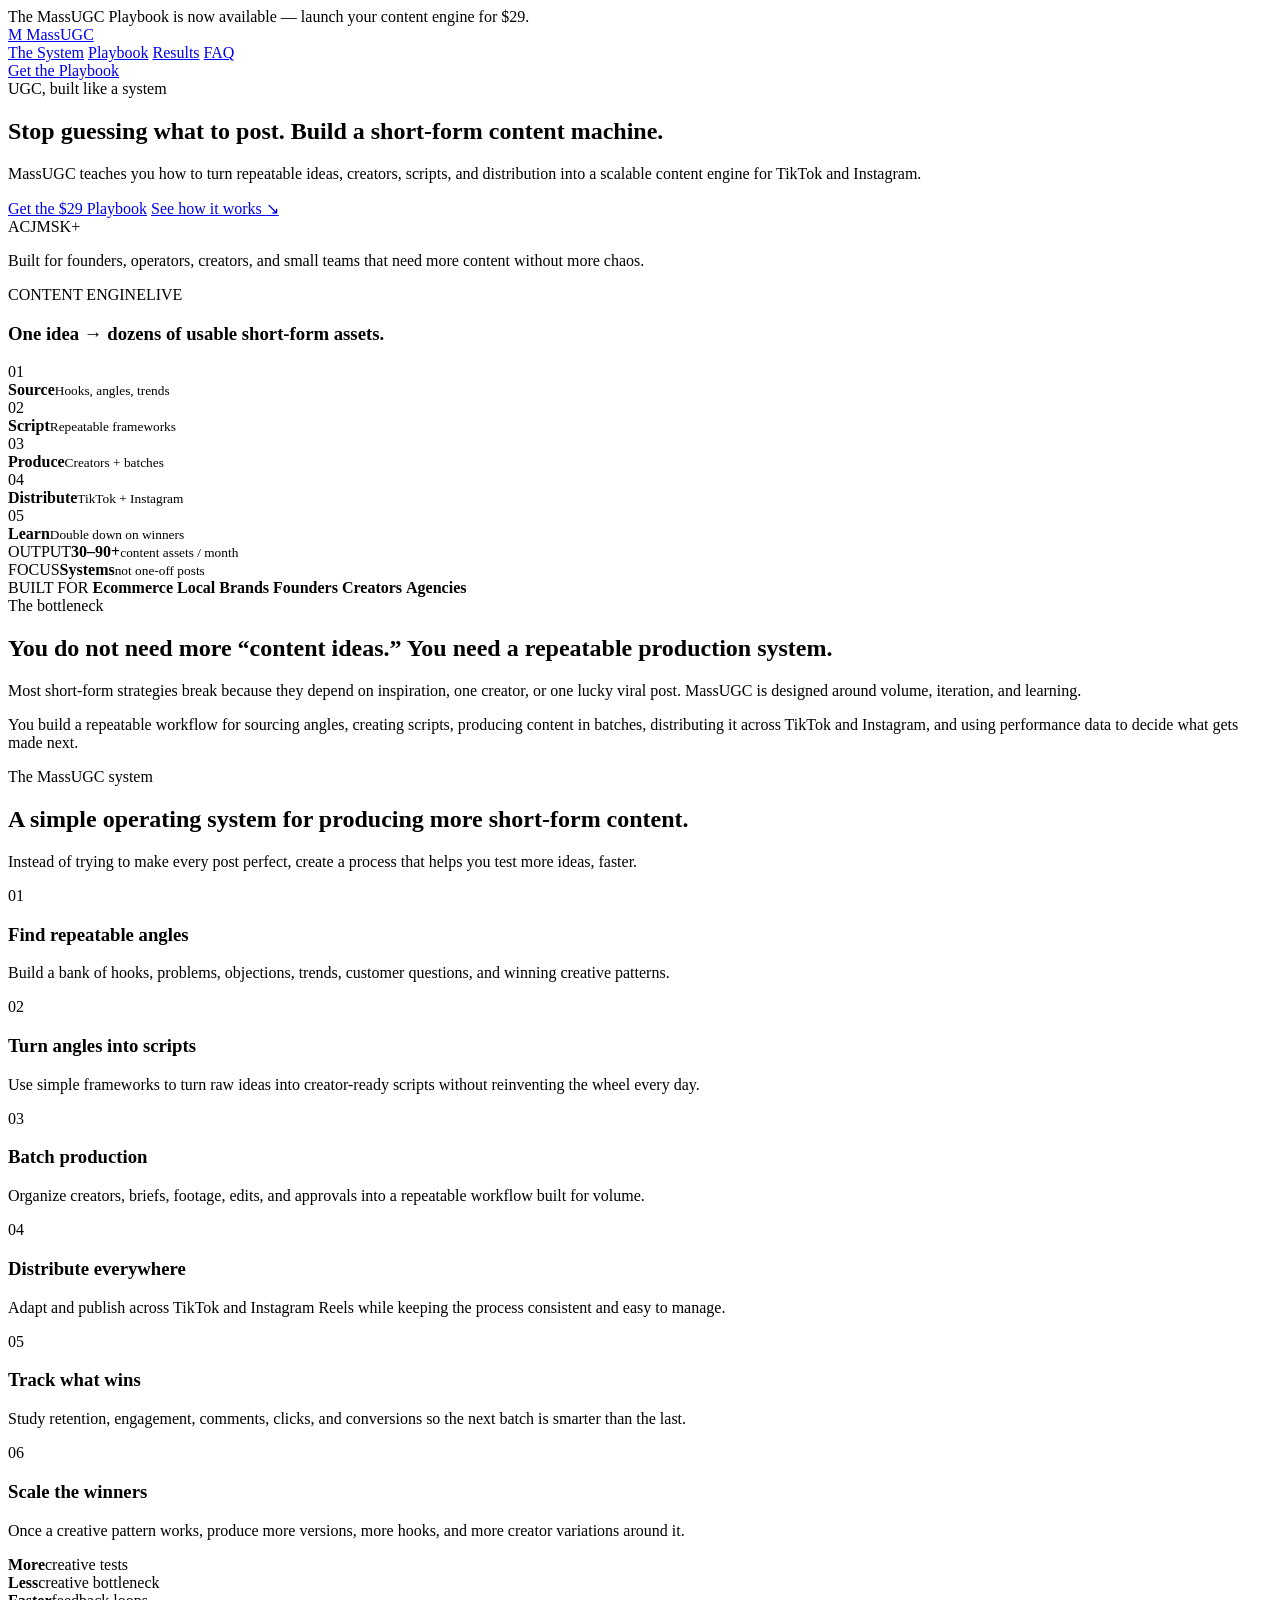
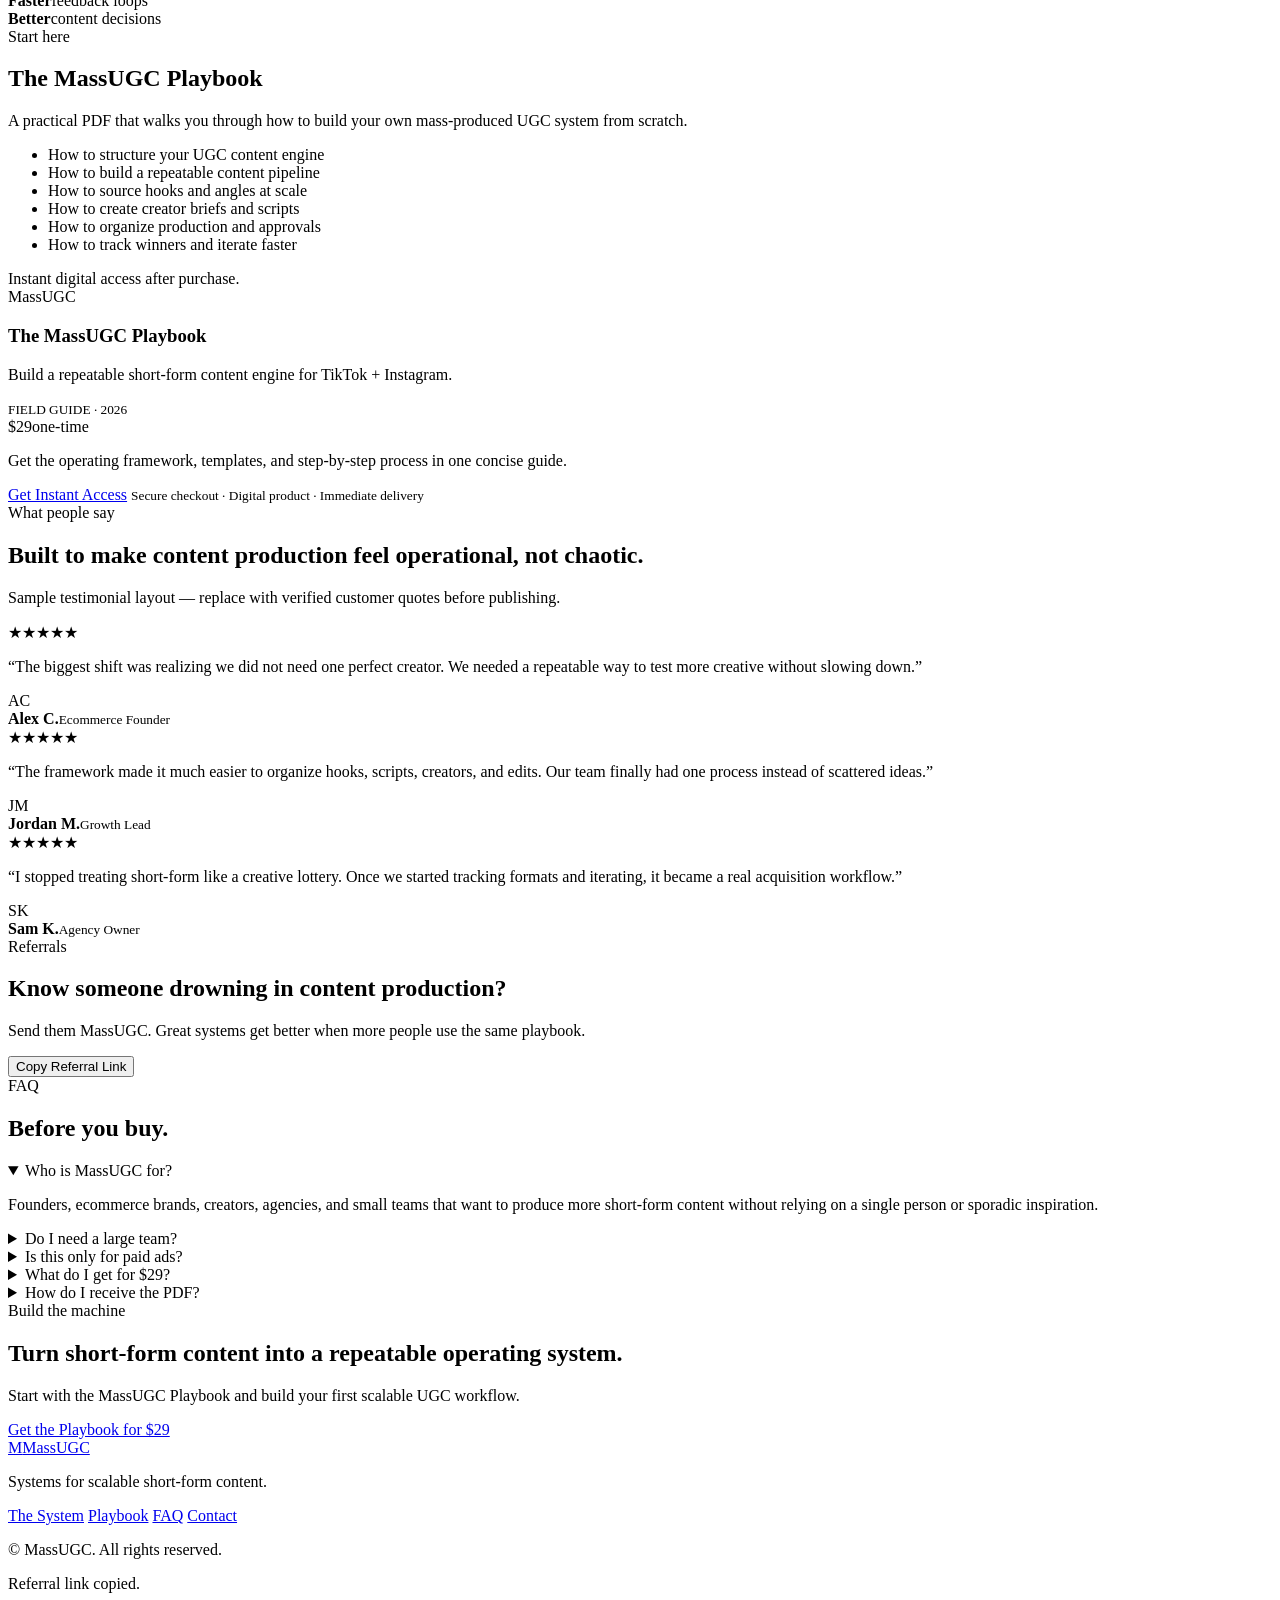
==== index.html @ 23122b50 "Add files via upload" ====
<!DOCTYPE html>
<html lang="en">
<head>
  <meta charset="UTF-8" />
  <meta name="viewport" content="width=device-width, initial-scale=1.0" />
  <title>MassUGC — Build a Scalable UGC Content Engine</title>
  <meta name="description" content="MassUGC shows creators, founders, and brands how to build a repeatable system for producing and distributing short-form UGC across TikTok and Instagram." />
  <link rel="preconnect" href="https://fonts.googleapis.com">
  <link rel="preconnect" href="https://fonts.gstatic.com" crossorigin>
  <link href="https://fonts.googleapis.com/css2?family=DM+Sans:wght@400;500;600;700&family=Manrope:wght@500;600;700;800&display=swap" rel="stylesheet">
  <link rel="stylesheet" href="styles.css" />
</head>
<body>
  <div class="announcement">The MassUGC Playbook is now available — launch your content engine for $29.</div>

  <header class="nav-wrap">
    <nav class="nav container">
      <a href="#top" class="brand" aria-label="MassUGC home">
        <span class="brand-mark">M</span>
        <span>MassUGC</span>
      </a>
      <div class="nav-links">
        <a href="#system">The System</a>
        <a href="#playbook">Playbook</a>
        <a href="#proof">Results</a>
        <a href="#faq">FAQ</a>
      </div>
      <a class="btn btn-small" href="#playbook">Get the Playbook</a>
    </nav>
  </header>

  <main id="top">
    <section class="hero section">
      <div class="container hero-grid">
        <div class="hero-copy reveal">
          <span class="eyebrow">UGC, built like a system</span>
          <h1>Stop guessing what to post. Build a short-form content machine.</h1>
          <p class="hero-sub">MassUGC teaches you how to turn repeatable ideas, creators, scripts, and distribution into a scalable content engine for TikTok and Instagram.</p>
          <div class="hero-actions">
            <a class="btn" href="#playbook">Get the $29 Playbook</a>
            <a class="text-link" href="#system">See how it works <span>↘</span></a>
          </div>
          <div class="mini-proof">
            <div class="avatars" aria-hidden="true">
              <span>AC</span><span>JM</span><span>SK</span><span>+</span>
            </div>
            <p>Built for founders, operators, creators, and small teams that need more content without more chaos.</p>
          </div>
        </div>

        <div class="hero-visual reveal delay-1" aria-label="MassUGC content workflow visual">
          <div class="visual-card main-card">
            <div class="card-topline"><span>CONTENT ENGINE</span><span class="status-dot">LIVE</span></div>
            <h3>One idea → dozens of usable short-form assets.</h3>
            <div class="content-flow">
              <div class="flow-item"><span>01</span><div><strong>Source</strong><small>Hooks, angles, trends</small></div></div>
              <div class="flow-item"><span>02</span><div><strong>Script</strong><small>Repeatable frameworks</small></div></div>
              <div class="flow-item"><span>03</span><div><strong>Produce</strong><small>Creators + batches</small></div></div>
              <div class="flow-item"><span>04</span><div><strong>Distribute</strong><small>TikTok + Instagram</small></div></div>
              <div class="flow-item active"><span>05</span><div><strong>Learn</strong><small>Double down on winners</small></div></div>
            </div>
          </div>
          <div class="floating-card fc-one"><span class="kicker">OUTPUT</span><strong>30–90+</strong><small>content assets / month</small></div>
          <div class="floating-card fc-two"><span class="kicker">FOCUS</span><strong>Systems</strong><small>not one-off posts</small></div>
        </div>
      </div>
    </section>

    <section class="trust-strip">
      <div class="container trust-grid">
        <span>BUILT FOR</span>
        <strong>Ecommerce</strong>
        <strong>Local Brands</strong>
        <strong>Founders</strong>
        <strong>Creators</strong>
        <strong>Agencies</strong>
      </div>
    </section>

    <section class="section problem-section">
      <div class="container split-grid">
        <div class="section-heading reveal">
          <span class="eyebrow">The bottleneck</span>
          <h2>You do not need more “content ideas.” You need a repeatable production system.</h2>
        </div>
        <div class="problem-copy reveal delay-1">
          <p>Most short-form strategies break because they depend on inspiration, one creator, or one lucky viral post. MassUGC is designed around volume, iteration, and learning.</p>
          <p>You build a repeatable workflow for sourcing angles, creating scripts, producing content in batches, distributing it across TikTok and Instagram, and using performance data to decide what gets made next.</p>
        </div>
      </div>
    </section>

    <section id="system" class="section system-section">
      <div class="container">
        <div class="section-heading centered reveal">
          <span class="eyebrow">The MassUGC system</span>
          <h2>A simple operating system for producing more short-form content.</h2>
          <p>Instead of trying to make every post perfect, create a process that helps you test more ideas, faster.</p>
        </div>

        <div class="steps-grid">
          <article class="step-card reveal">
            <span class="step-num">01</span>
            <h3>Find repeatable angles</h3>
            <p>Build a bank of hooks, problems, objections, trends, customer questions, and winning creative patterns.</p>
          </article>
          <article class="step-card reveal delay-1">
            <span class="step-num">02</span>
            <h3>Turn angles into scripts</h3>
            <p>Use simple frameworks to turn raw ideas into creator-ready scripts without reinventing the wheel every day.</p>
          </article>
          <article class="step-card reveal delay-2">
            <span class="step-num">03</span>
            <h3>Batch production</h3>
            <p>Organize creators, briefs, footage, edits, and approvals into a repeatable workflow built for volume.</p>
          </article>
          <article class="step-card reveal">
            <span class="step-num">04</span>
            <h3>Distribute everywhere</h3>
            <p>Adapt and publish across TikTok and Instagram Reels while keeping the process consistent and easy to manage.</p>
          </article>
          <article class="step-card reveal delay-1">
            <span class="step-num">05</span>
            <h3>Track what wins</h3>
            <p>Study retention, engagement, comments, clicks, and conversions so the next batch is smarter than the last.</p>
          </article>
          <article class="step-card accent-card reveal delay-2">
            <span class="step-num">06</span>
            <h3>Scale the winners</h3>
            <p>Once a creative pattern works, produce more versions, more hooks, and more creator variations around it.</p>
          </article>
        </div>
      </div>
    </section>

    <section class="section outcomes-section">
      <div class="container outcomes-grid">
        <div class="outcome-stat reveal"><strong>More</strong><span>creative tests</span></div>
        <div class="outcome-stat reveal delay-1"><strong>Less</strong><span>creative bottleneck</span></div>
        <div class="outcome-stat reveal delay-2"><strong>Faster</strong><span>feedback loops</span></div>
        <div class="outcome-stat reveal delay-2"><strong>Better</strong><span>content decisions</span></div>
      </div>
    </section>

    <section id="playbook" class="section playbook-section">
      <div class="container playbook-grid">
        <div class="playbook-copy reveal">
          <span class="eyebrow">Start here</span>
          <h2>The MassUGC Playbook</h2>
          <p class="lead">A practical PDF that walks you through how to build your own mass-produced UGC system from scratch.</p>
          <ul class="check-list">
            <li>How to structure your UGC content engine</li>
            <li>How to build a repeatable content pipeline</li>
            <li>How to source hooks and angles at scale</li>
            <li>How to create creator briefs and scripts</li>
            <li>How to organize production and approvals</li>
            <li>How to track winners and iterate faster</li>
          </ul>
          <div class="guarantee-note">Instant digital access after purchase.</div>
        </div>

        <div class="offer-card reveal delay-1">
          <div class="product-mockup">
            <div class="mock-spine"></div>
            <div class="mock-cover">
              <span>MassUGC</span>
              <h3>The MassUGC Playbook</h3>
              <p>Build a repeatable short-form content engine for TikTok + Instagram.</p>
              <small>FIELD GUIDE · 2026</small>
            </div>
          </div>
          <div class="offer-content">
            <div class="price-row"><span class="price">$29</span><span class="price-note">one-time</span></div>
            <p>Get the operating framework, templates, and step-by-step process in one concise guide.</p>
            <a id="checkout-btn" class="btn btn-full" href="#" data-checkout-url="YOUR_CHECKOUT_LINK_HERE">Get Instant Access</a>
            <small class="secure-note">Secure checkout · Digital product · Immediate delivery</small>
          </div>
        </div>
      </div>
    </section>

    <section id="proof" class="section proof-section">
      <div class="container">
        <div class="section-heading centered reveal">
          <span class="eyebrow">What people say</span>
          <h2>Built to make content production feel operational, not chaotic.</h2>
          <p class="testimonial-disclaimer">Sample testimonial layout — replace with verified customer quotes before publishing.</p>
        </div>
        <div class="testimonial-grid">
          <article class="testimonial-card reveal">
            <div class="stars">★★★★★</div>
            <p>“The biggest shift was realizing we did not need one perfect creator. We needed a repeatable way to test more creative without slowing down.”</p>
            <div class="person"><span>AC</span><div><strong>Alex C.</strong><small>Ecommerce Founder</small></div></div>
          </article>
          <article class="testimonial-card reveal delay-1">
            <div class="stars">★★★★★</div>
            <p>“The framework made it much easier to organize hooks, scripts, creators, and edits. Our team finally had one process instead of scattered ideas.”</p>
            <div class="person"><span>JM</span><div><strong>Jordan M.</strong><small>Growth Lead</small></div></div>
          </article>
          <article class="testimonial-card reveal delay-2">
            <div class="stars">★★★★★</div>
            <p>“I stopped treating short-form like a creative lottery. Once we started tracking formats and iterating, it became a real acquisition workflow.”</p>
            <div class="person"><span>SK</span><div><strong>Sam K.</strong><small>Agency Owner</small></div></div>
          </article>
        </div>
      </div>
    </section>

    <section class="section referral-section">
      <div class="container referral-card reveal">
        <div>
          <span class="eyebrow">Referrals</span>
          <h2>Know someone drowning in content production?</h2>
          <p>Send them MassUGC. Great systems get better when more people use the same playbook.</p>
        </div>
        <button class="btn btn-secondary" id="copy-link-btn">Copy Referral Link</button>
      </div>
    </section>

    <section id="faq" class="section faq-section">
      <div class="container faq-grid">
        <div class="section-heading reveal">
          <span class="eyebrow">FAQ</span>
          <h2>Before you buy.</h2>
        </div>
        <div class="faq-list reveal delay-1">
          <details open>
            <summary>Who is MassUGC for?</summary>
            <p>Founders, ecommerce brands, creators, agencies, and small teams that want to produce more short-form content without relying on a single person or sporadic inspiration.</p>
          </details>
          <details>
            <summary>Do I need a large team?</summary>
            <p>No. The system can be run lean. The point is to create a repeatable process that works whether you are managing one creator or many.</p>
          </details>
          <details>
            <summary>Is this only for paid ads?</summary>
            <p>No. The framework can support organic content, paid social creative, creator whitelisting workflows, and testing concepts before putting spend behind them.</p>
          </details>
          <details>
            <summary>What do I get for $29?</summary>
            <p>A concise digital playbook explaining the MassUGC process, including the workflow, content planning framework, production structure, and measurement approach.</p>
          </details>
          <details>
            <summary>How do I receive the PDF?</summary>
            <p>Once your checkout platform is connected, customers can be redirected to the PDF or receive it automatically by email after payment.</p>
          </details>
        </div>
      </div>
    </section>

    <section class="section final-cta-section">
      <div class="container final-cta reveal">
        <span class="eyebrow">Build the machine</span>
        <h2>Turn short-form content into a repeatable operating system.</h2>
        <p>Start with the MassUGC Playbook and build your first scalable UGC workflow.</p>
        <a class="btn" href="#playbook">Get the Playbook for $29</a>
      </div>
    </section>
  </main>

  <footer>
    <div class="container footer-grid">
      <div>
        <a href="#top" class="brand footer-brand"><span class="brand-mark">M</span><span>MassUGC</span></a>
        <p>Systems for scalable short-form content.</p>
      </div>
      <div class="footer-links">
        <a href="#system">The System</a>
        <a href="#playbook">Playbook</a>
        <a href="#faq">FAQ</a>
        <a href="mailto:hello@massugc.com">Contact</a>
      </div>
      <p class="copyright">© <span id="year"></span> MassUGC. All rights reserved.</p>
    </div>
  </footer>

  <div class="toast" id="toast" role="status" aria-live="polite">Referral link copied.</div>

  <script src="script.js"></script>
</body>
</html>
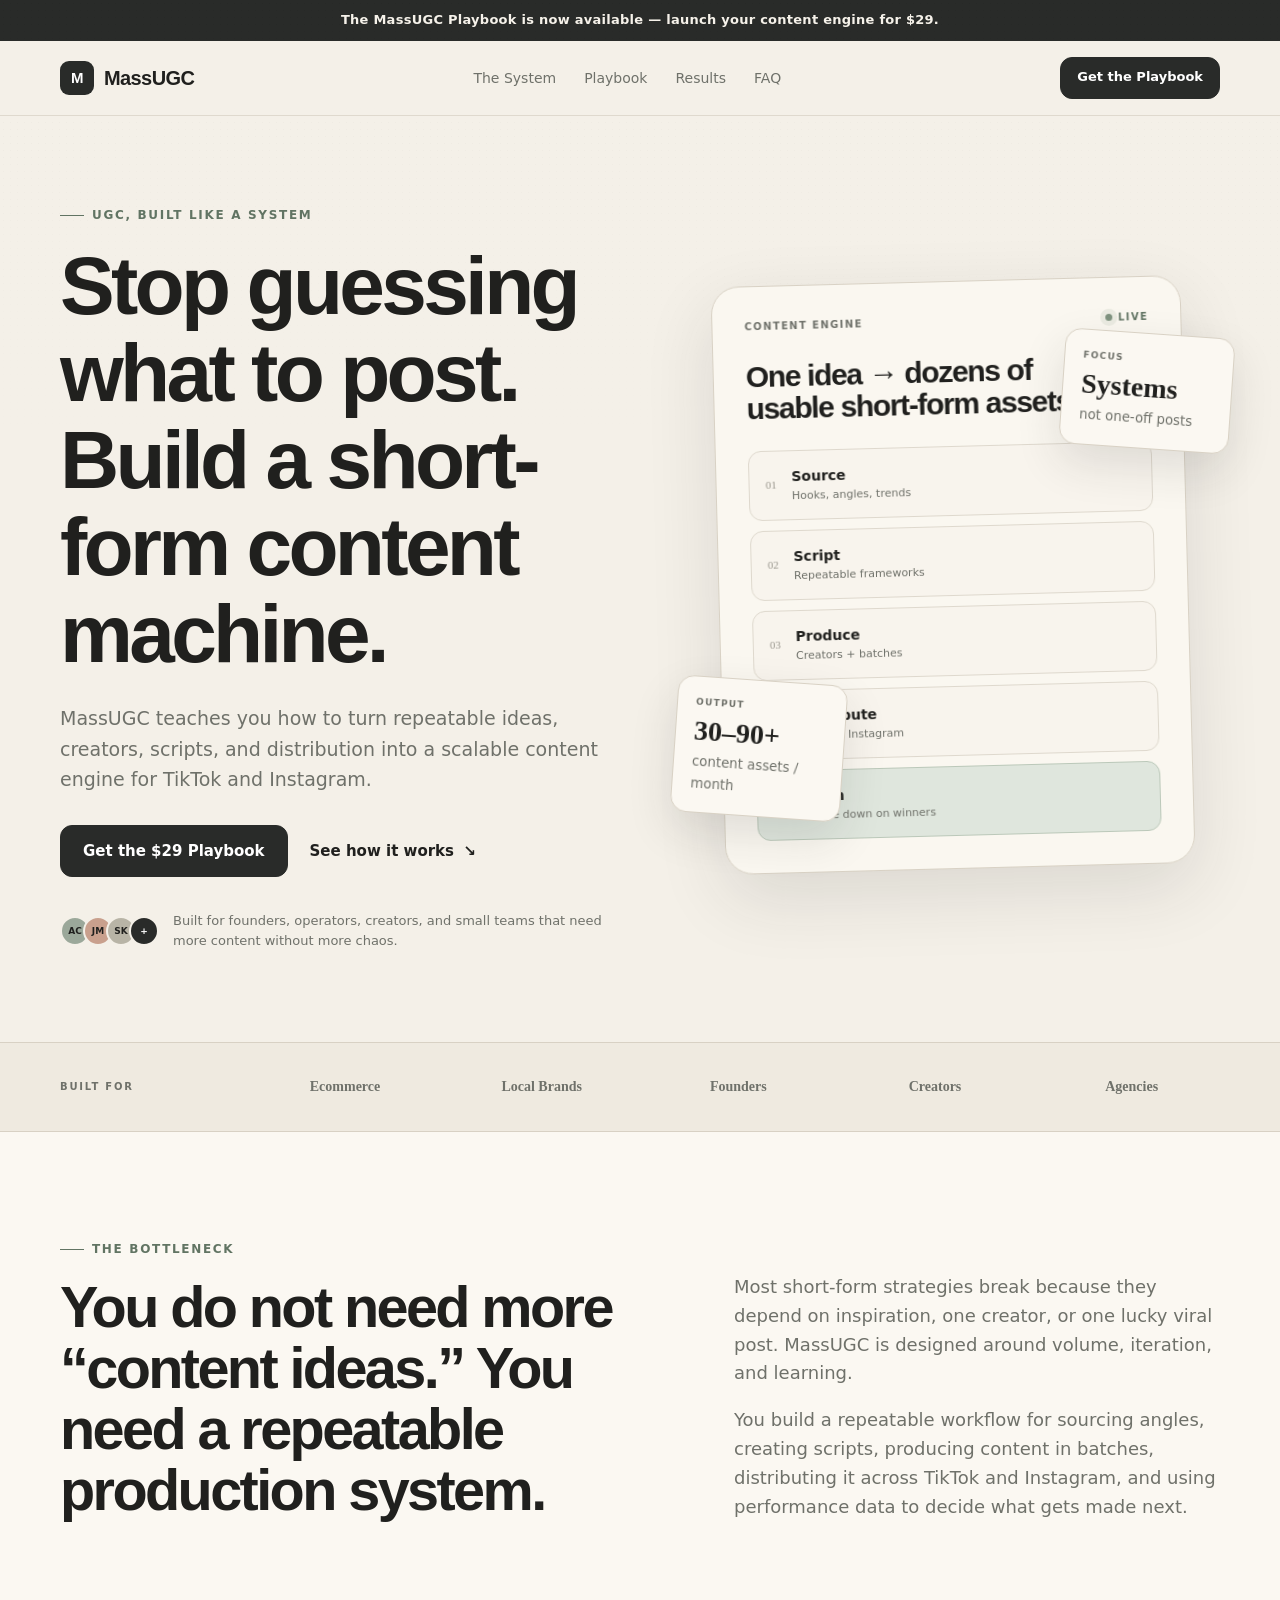
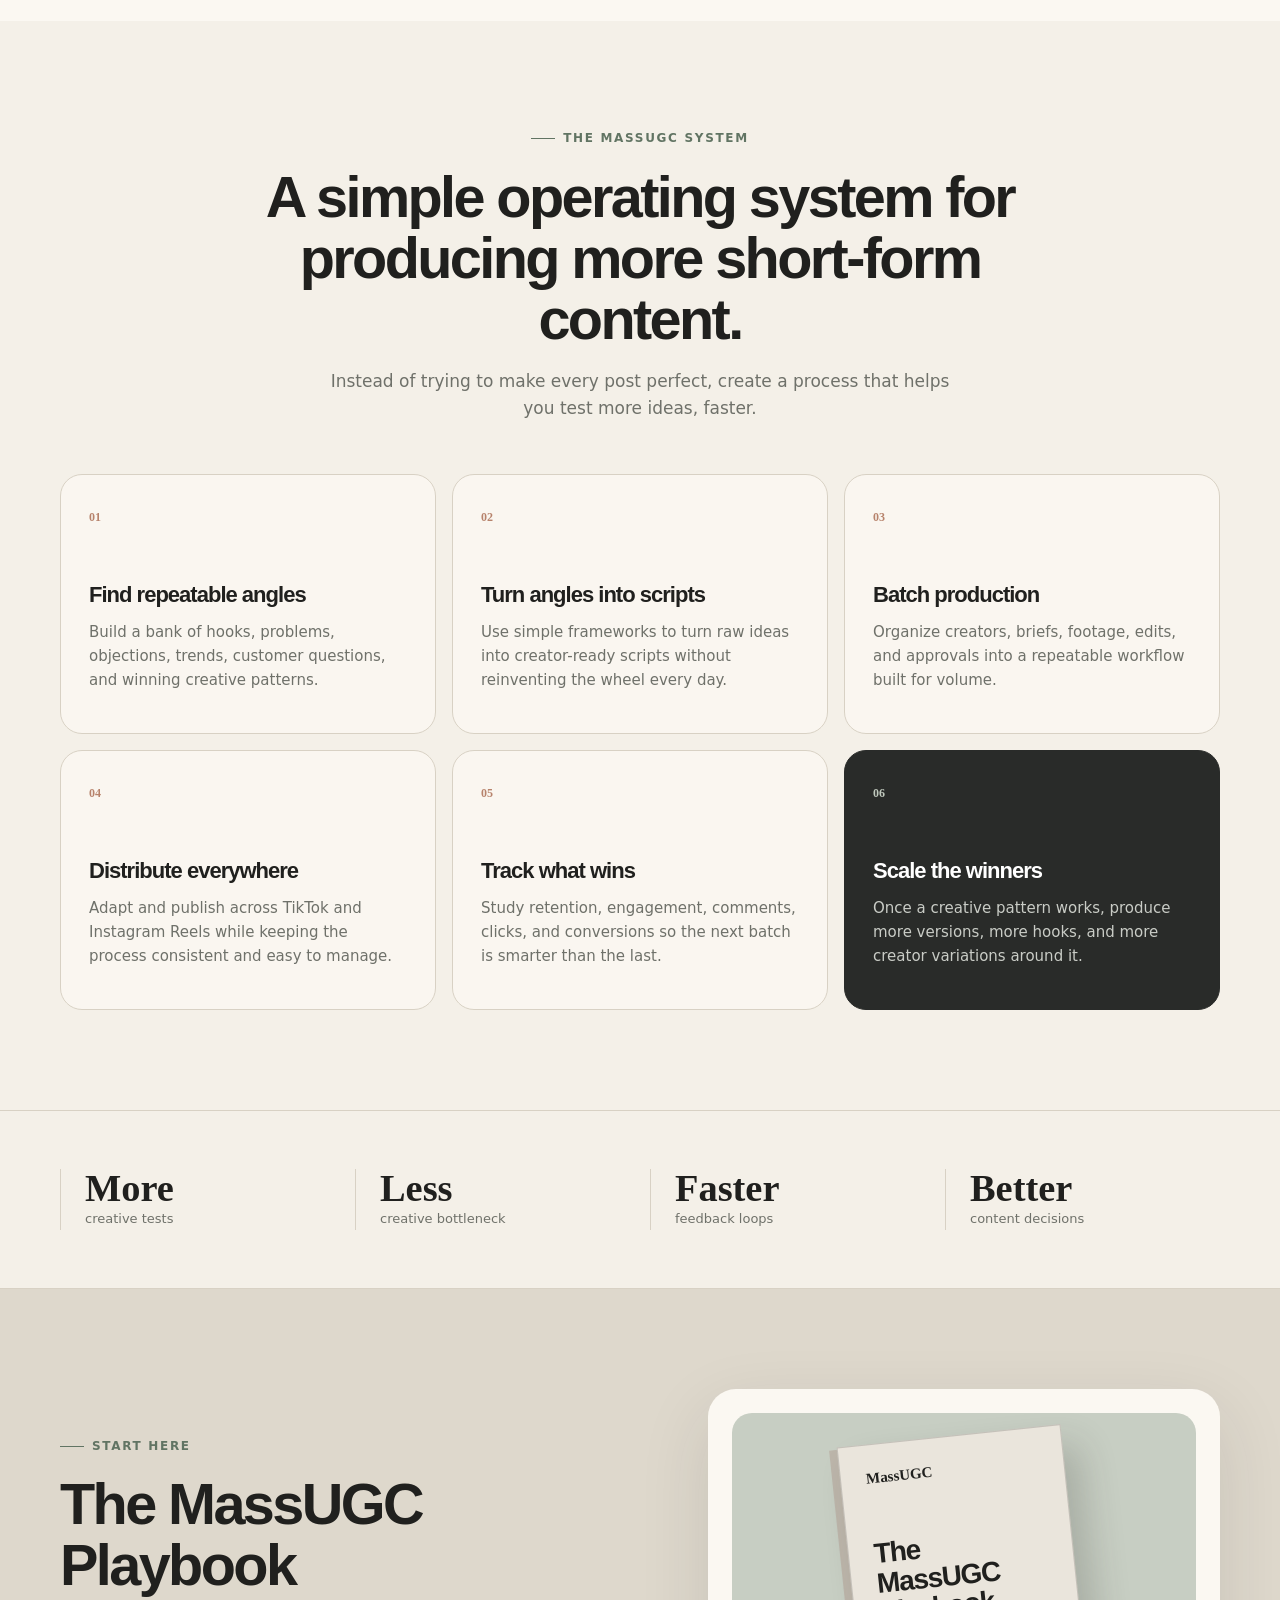
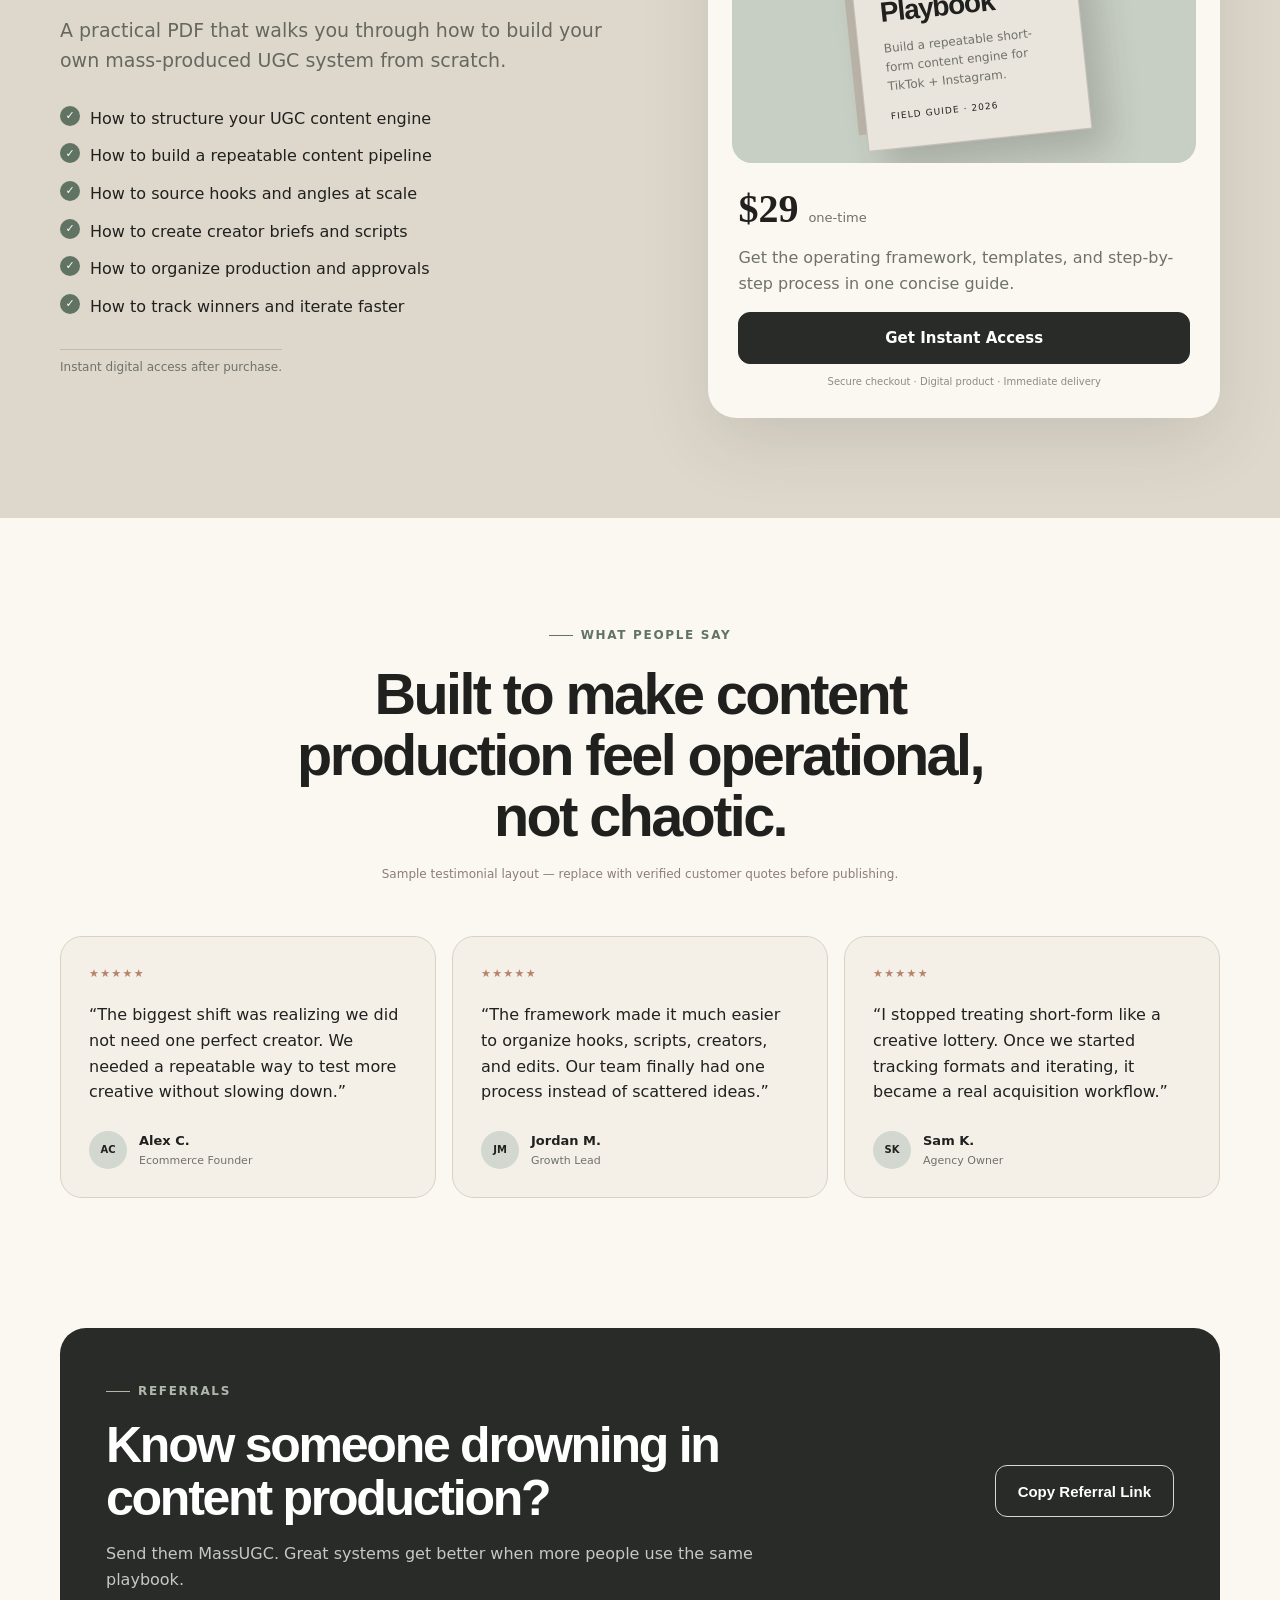
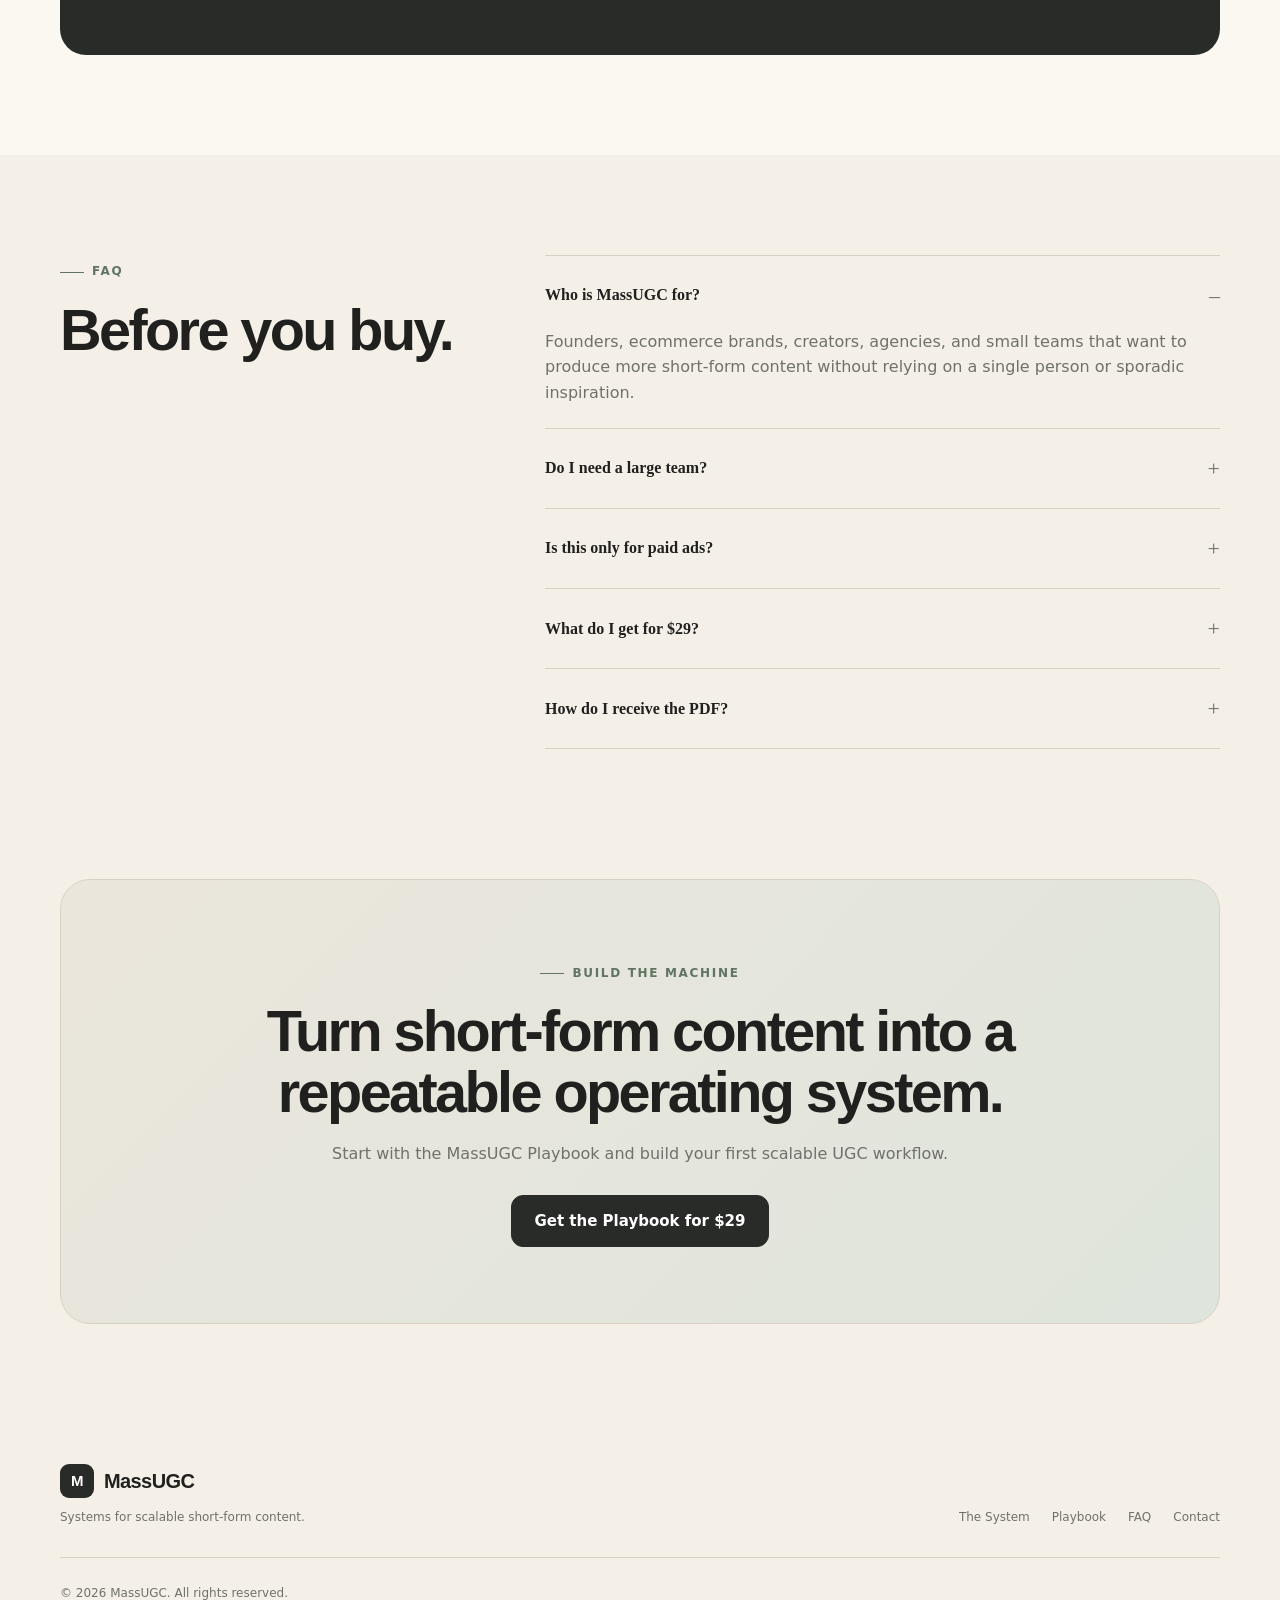
==== commit 0146b20c: "Stripe Link Addition" ====
--- a/index.html
+++ b/index.html
@@ -172,7 +172,7 @@
           <div class="offer-content">
             <div class="price-row"><span class="price">$29</span><span class="price-note">one-time</span></div>
             <p>Get the operating framework, templates, and step-by-step process in one concise guide.</p>
-            <a id="checkout-btn" class="btn btn-full" href="#" data-checkout-url="YOUR_CHECKOUT_LINK_HERE">Get Instant Access</a>
+            <a id="checkout-btn" class="btn btn-full" href="#" data-checkout-url="https://buy.stripe.com/fZuaEWgPP6y73fb64z0oM01">Get Instant Access</a>
             <small class="secure-note">Secure checkout · Digital product · Immediate delivery</small>
           </div>
         </div>
--- a/styles.css
+++ b/styles.css
@@ -0,0 +1,268 @@
+:root {
+  --bg: #f4f0e8;
+  --bg-2: #ebe5da;
+  --card: #fbf8f2;
+  --ink: #20201e;
+  --muted: #6f716a;
+  --line: #d8d1c4;
+  --sage: #7f927f;
+  --sage-dark: #617463;
+  --clay: #b7836c;
+  --charcoal: #292b29;
+  --shadow: 0 24px 70px rgba(43, 43, 38, .12);
+  --radius: 22px;
+  --radius-sm: 14px;
+}
+
+* { box-sizing: border-box; }
+html { scroll-behavior: smooth; }
+body {
+  margin: 0;
+  font-family: "DM Sans", system-ui, sans-serif;
+  color: var(--ink);
+  background: var(--bg);
+  line-height: 1.6;
+  -webkit-font-smoothing: antialiased;
+}
+body::before {
+  content: "";
+  position: fixed;
+  inset: 0;
+  pointer-events: none;
+  opacity: .16;
+  background-image: radial-gradient(rgba(32,32,30,.25) .45px, transparent .45px);
+  background-size: 7px 7px;
+  mask-image: linear-gradient(to bottom, rgba(0,0,0,.7), transparent 55%);
+}
+
+a { color: inherit; text-decoration: none; }
+button, a { -webkit-tap-highlight-color: transparent; }
+.container { width: min(1160px, calc(100% - 40px)); margin: 0 auto; }
+.section { padding: 100px 0; }
+
+.announcement {
+  padding: 10px 20px;
+  text-align: center;
+  font-size: 13px;
+  font-weight: 600;
+  letter-spacing: .02em;
+  background: var(--charcoal);
+  color: #f6f2ea;
+}
+
+.nav-wrap {
+  position: sticky;
+  top: 0;
+  z-index: 50;
+  background: rgba(244, 240, 232, .86);
+  backdrop-filter: blur(14px);
+  border-bottom: 1px solid rgba(216, 209, 196, .75);
+}
+.nav { height: 74px; display: flex; align-items: center; justify-content: space-between; gap: 20px; }
+.brand { display: inline-flex; align-items: center; gap: 10px; font-family: "Manrope", sans-serif; font-weight: 800; font-size: 20px; letter-spacing: -.03em; }
+.brand-mark { width: 34px; height: 34px; border-radius: 9px; display: grid; place-items: center; background: var(--charcoal); color: white; font-size: 15px; }
+.nav-links { display: flex; gap: 28px; font-size: 14px; color: var(--muted); }
+.nav-links a:hover { color: var(--ink); }
+
+.btn {
+  display: inline-flex;
+  align-items: center;
+  justify-content: center;
+  min-height: 52px;
+  padding: 0 22px;
+  border-radius: 12px;
+  background: var(--charcoal);
+  color: #fff;
+  font-weight: 700;
+  font-size: 15px;
+  border: 1px solid var(--charcoal);
+  transition: .2s ease;
+  cursor: pointer;
+}
+.btn:hover { transform: translateY(-2px); box-shadow: 0 12px 26px rgba(41,43,41,.16); }
+.btn-small { min-height: 42px; padding: 0 16px; font-size: 13px; }
+.btn-secondary { background: transparent; color: var(--ink); border-color: var(--ink); }
+.btn-full { width: 100%; }
+.text-link { font-weight: 700; font-size: 15px; }
+.text-link span { display: inline-block; margin-left: 4px; transition: transform .2s; }
+.text-link:hover span { transform: translate(3px, 3px); }
+
+.hero { padding-top: 82px; padding-bottom: 90px; overflow: hidden; }
+.hero-grid { display: grid; grid-template-columns: 1.02fr .98fr; gap: 70px; align-items: center; }
+.eyebrow { display: inline-flex; align-items: center; gap: 8px; margin-bottom: 18px; text-transform: uppercase; letter-spacing: .14em; font-size: 12px; font-weight: 800; color: var(--sage-dark); }
+.eyebrow::before { content: ""; width: 24px; height: 1px; background: currentColor; }
+h1, h2, h3 { font-family: "Manrope", sans-serif; margin: 0; line-height: 1.06; letter-spacing: -.045em; }
+h1 { font-size: clamp(50px, 6.5vw, 82px); max-width: 830px; }
+h2 { font-size: clamp(38px, 4.5vw, 58px); }
+h3 { font-size: 22px; }
+.hero-sub { max-width: 700px; font-size: 19px; color: var(--muted); margin: 26px 0 30px; }
+.hero-actions { display: flex; align-items: center; gap: 22px; flex-wrap: wrap; }
+.mini-proof { display: flex; align-items: center; gap: 14px; margin-top: 34px; max-width: 620px; }
+.mini-proof p { margin: 0; font-size: 13px; color: var(--muted); }
+.avatars { display: flex; }
+.avatars span { width: 30px; height: 30px; border-radius: 50%; display: grid; place-items: center; margin-left: -7px; background: #d9d1c4; border: 2px solid var(--bg); font-size: 9px; font-weight: 800; }
+.avatars span:first-child { margin-left: 0; background: #9ba89a; }
+.avatars span:nth-child(2) { background: #c9a08d; }
+.avatars span:nth-child(3) { background: #b8b4a6; }
+.avatars span:last-child { background: var(--charcoal); color: white; }
+
+.hero-visual { position: relative; min-height: 520px; display: grid; place-items: center; }
+.visual-card { border: 1px solid var(--line); background: rgba(251,248,242,.86); backdrop-filter: blur(8px); box-shadow: var(--shadow); }
+.main-card { width: min(100%, 470px); border-radius: 28px; padding: 32px; transform: rotate(-1.5deg); }
+.card-topline { display: flex; align-items: center; justify-content: space-between; font-size: 10px; letter-spacing: .14em; font-weight: 800; color: var(--muted); }
+.status-dot { color: var(--sage-dark); }
+.status-dot::before { content: ""; display: inline-block; width: 7px; height: 7px; border-radius: 50%; margin-right: 6px; background: var(--sage); box-shadow: 0 0 0 5px rgba(127,146,127,.12); }
+.main-card h3 { font-size: 30px; margin: 26px 0; max-width: 340px; }
+.content-flow { display: grid; gap: 10px; }
+.flow-item { display: flex; align-items: center; gap: 15px; padding: 14px 16px; border: 1px solid #ded8cd; border-radius: 13px; background: #f8f4ed; }
+.flow-item > span { font-family: "Manrope"; color: #99968d; font-size: 11px; }
+.flow-item div { display: grid; }
+.flow-item strong { font-size: 14px; }
+.flow-item small { color: var(--muted); font-size: 11px; }
+.flow-item.active { background: #dfe6dd; border-color: #bbc8b9; }
+.floating-card { position: absolute; width: 170px; padding: 18px; border-radius: 16px; border: 1px solid var(--line); background: var(--card); box-shadow: 0 18px 45px rgba(43,43,38,.12); display: grid; }
+.floating-card .kicker { font-size: 9px; letter-spacing: .14em; font-weight: 800; color: var(--muted); }
+.floating-card strong { font: 800 28px/1 "Manrope"; margin: 8px 0 6px; }
+.floating-card small { color: var(--muted); }
+.fc-one { left: -12px; bottom: 52px; transform: rotate(4deg); }
+.fc-two { right: -12px; top: 52px; transform: rotate(4deg); }
+
+.trust-strip { border-top: 1px solid var(--line); border-bottom: 1px solid var(--line); background: rgba(235,229,218,.55); }
+.trust-grid { min-height: 88px; display: grid; grid-template-columns: repeat(6, 1fr); align-items: center; gap: 20px; color: #6f716a; }
+.trust-grid span { font-size: 10px; letter-spacing: .18em; font-weight: 800; }
+.trust-grid strong { font-family: "Manrope"; font-size: 14px; text-align: center; }
+
+.split-grid { display: grid; grid-template-columns: 1.1fr .9fr; gap: 80px; }
+.problem-section { background: var(--card); }
+.problem-copy { align-self: end; font-size: 18px; color: var(--muted); }
+.problem-copy p:last-child { margin-bottom: 0; }
+.centered { text-align: center; max-width: 780px; margin: 0 auto 52px; }
+.centered .eyebrow { justify-content: center; }
+.centered p { color: var(--muted); font-size: 17px; max-width: 650px; margin: 18px auto 0; }
+
+.steps-grid { display: grid; grid-template-columns: repeat(3, 1fr); gap: 16px; }
+.step-card { min-height: 260px; padding: 28px; border: 1px solid var(--line); border-radius: var(--radius); background: rgba(251,248,242,.76); }
+.step-card .step-num { font-family: "Manrope"; font-size: 12px; font-weight: 800; color: var(--clay); }
+.step-card h3 { margin: 54px 0 14px; }
+.step-card p { margin: 0; color: var(--muted); font-size: 15px; }
+.accent-card { background: var(--charcoal); color: #fff; border-color: var(--charcoal); }
+.accent-card p { color: #c9ccc6; }
+.accent-card .step-num { color: #c0c9bd; }
+
+.outcomes-section { padding: 58px 0; border-top: 1px solid var(--line); border-bottom: 1px solid var(--line); }
+.outcomes-grid { display: grid; grid-template-columns: repeat(4, 1fr); gap: 20px; }
+.outcome-stat { display: grid; gap: 2px; padding-left: 24px; border-left: 1px solid var(--line); }
+.outcome-stat strong { font: 800 clamp(30px, 3vw, 42px)/1 "Manrope"; }
+.outcome-stat span { color: var(--muted); font-size: 13px; }
+
+.playbook-section { background: #ded8cc; }
+.playbook-grid { display: grid; grid-template-columns: 1fr .9fr; gap: 80px; align-items: center; }
+.playbook-copy .lead { font-size: 19px; color: #666860; max-width: 620px; }
+.check-list { list-style: none; padding: 0; margin: 30px 0; display: grid; gap: 12px; }
+.check-list li { position: relative; padding-left: 30px; }
+.check-list li::before { content: "✓"; position: absolute; left: 0; top: 0; width: 20px; height: 20px; border-radius: 50%; display: grid; place-items: center; background: var(--sage-dark); color: white; font-size: 11px; }
+.guarantee-note { display: inline-block; font-size: 12px; color: var(--muted); padding-top: 8px; border-top: 1px solid rgba(32,32,30,.15); }
+.offer-card { background: var(--card); border-radius: 28px; padding: 24px; box-shadow: var(--shadow); }
+.product-mockup { height: 350px; border-radius: 20px; background: #c7cec3; display: grid; place-items: center; overflow: hidden; position: relative; }
+.mock-cover { width: 225px; min-height: 285px; padding: 25px; background: #eae5dc; border: 1px solid rgba(32,32,30,.18); box-shadow: 16px 22px 36px rgba(43,43,38,.2); transform: rotate(-6deg); display: flex; flex-direction: column; }
+.mock-cover > span { font: 800 15px "Manrope"; }
+.mock-cover h3 { margin-top: 52px; font-size: 28px; }
+.mock-cover p { font-size: 12px; color: var(--muted); }
+.mock-cover small { margin-top: auto; font-size: 9px; letter-spacing: .12em; }
+.mock-spine { position: absolute; width: 18px; height: 286px; background: #bcb5aa; transform: translate(-111px, 4px) rotate(-6deg); z-index: 0; }
+.offer-content { padding: 26px 6px 4px; }
+.price-row { display: flex; align-items: baseline; gap: 10px; }
+.price { font: 800 40px/1 "Manrope"; }
+.price-note { color: var(--muted); font-size: 13px; }
+.offer-content > p { color: var(--muted); }
+.secure-note { display: block; text-align: center; margin-top: 10px; color: #8a8b84; font-size: 10px; }
+
+.proof-section { background: var(--card); }
+.testimonial-disclaimer { font-size: 12px !important; color: #8d7d74 !important; }
+.testimonial-grid { display: grid; grid-template-columns: repeat(3, 1fr); gap: 16px; }
+.testimonial-card { padding: 28px; border: 1px solid var(--line); border-radius: var(--radius); background: var(--bg); }
+.stars { color: var(--clay); letter-spacing: .12em; font-size: 11px; }
+.testimonial-card > p { margin: 20px 0 26px; font-size: 16px; }
+.person { display: flex; align-items: center; gap: 12px; }
+.person > span { width: 38px; height: 38px; border-radius: 50%; display: grid; place-items: center; background: #d2d8cf; font-size: 10px; font-weight: 800; }
+.person div { display: grid; }
+.person strong { font-size: 13px; }
+.person small { color: var(--muted); font-size: 11px; }
+
+.referral-section { padding-top: 30px; background: var(--card); }
+.referral-card { padding: 46px; border-radius: 26px; background: var(--charcoal); color: white; display: flex; align-items: center; justify-content: space-between; gap: 40px; }
+.referral-card h2 { font-size: clamp(34px, 4vw, 50px); max-width: 700px; }
+.referral-card p { color: #c6c8c3; max-width: 650px; }
+.referral-card .eyebrow { color: #aeb9aa; }
+.referral-card .btn-secondary { color: white; border-color: #d6d8d3; white-space: nowrap; }
+
+.faq-grid { display: grid; grid-template-columns: .6fr 1fr; gap: 80px; }
+.faq-list { border-top: 1px solid var(--line); }
+details { border-bottom: 1px solid var(--line); padding: 22px 0; }
+summary { cursor: pointer; list-style: none; display: flex; align-items: center; justify-content: space-between; gap: 20px; font-family: "Manrope"; font-weight: 700; }
+summary::-webkit-details-marker { display: none; }
+summary::after { content: "+"; font-size: 22px; font-weight: 400; color: var(--muted); }
+details[open] summary::after { content: "–"; }
+details p { color: var(--muted); max-width: 720px; margin-bottom: 0; }
+
+.final-cta-section { padding-top: 30px; }
+.final-cta { text-align: center; padding: 76px 30px; border: 1px solid var(--line); border-radius: 30px; background: linear-gradient(135deg, #ebe6dc, #dfe5dc); }
+.final-cta .eyebrow { justify-content: center; }
+.final-cta h2 { max-width: 780px; margin: 0 auto; }
+.final-cta p { color: var(--muted); margin: 18px auto 28px; }
+
+footer { padding: 40px 0 52px; }
+.footer-grid { display: grid; grid-template-columns: 1fr auto; gap: 30px; align-items: end; }
+.footer-brand { margin-bottom: 10px; }
+.footer-grid p { color: var(--muted); font-size: 12px; margin: 0; }
+.footer-links { display: flex; gap: 22px; font-size: 12px; color: var(--muted); }
+.copyright { grid-column: 1 / -1; padding-top: 26px; border-top: 1px solid var(--line); }
+
+.toast { position: fixed; left: 50%; bottom: 28px; transform: translate(-50%, 20px); opacity: 0; pointer-events: none; padding: 12px 18px; border-radius: 10px; background: var(--charcoal); color: white; font-size: 13px; box-shadow: var(--shadow); transition: .2s ease; z-index: 80; }
+.toast.show { opacity: 1; transform: translate(-50%, 0); }
+
+.reveal { opacity: 0; transform: translateY(18px); transition: opacity .7s ease, transform .7s ease; }
+.reveal.visible { opacity: 1; transform: translateY(0); }
+.delay-1 { transition-delay: .08s; }
+.delay-2 { transition-delay: .16s; }
+
+@media (max-width: 980px) {
+  .nav-links { display: none; }
+  .hero-grid, .playbook-grid, .split-grid, .faq-grid { grid-template-columns: 1fr; gap: 48px; }
+  .hero { padding-top: 60px; }
+  .hero-visual { min-height: 470px; }
+  .steps-grid, .testimonial-grid { grid-template-columns: repeat(2, 1fr); }
+  .trust-grid { grid-template-columns: repeat(3, 1fr); padding: 20px 0; }
+  .trust-grid span { text-align: center; }
+  .outcomes-grid { grid-template-columns: repeat(2, 1fr); row-gap: 28px; }
+  .referral-card { align-items: flex-start; flex-direction: column; }
+}
+
+@media (max-width: 640px) {
+  .container { width: min(100% - 28px, 1160px); }
+  .section { padding: 74px 0; }
+  .announcement { font-size: 11px; }
+  .nav { height: 66px; }
+  .nav .btn-small { display: none; }
+  h1 { font-size: 46px; }
+  h2 { font-size: 38px; }
+  .hero-sub { font-size: 17px; }
+  .hero-actions { align-items: flex-start; flex-direction: column; }
+  .hero-visual { min-height: 430px; }
+  .main-card { padding: 24px; }
+  .main-card h3 { font-size: 26px; }
+  .floating-card { width: 145px; padding: 14px; }
+  .floating-card strong { font-size: 23px; }
+  .fc-one { left: -4px; bottom: 14px; }
+  .fc-two { right: -4px; top: 15px; }
+  .steps-grid, .testimonial-grid, .outcomes-grid { grid-template-columns: 1fr; }
+  .step-card { min-height: 225px; }
+  .trust-grid { grid-template-columns: repeat(2, 1fr); }
+  .trust-grid span { grid-column: 1 / -1; }
+  .offer-card { padding: 14px; }
+  .product-mockup { height: 310px; }
+  .referral-card { padding: 34px 24px; }
+  .final-cta { padding: 56px 22px; }
+  .footer-grid { grid-template-columns: 1fr; align-items: start; }
+  .footer-links { flex-wrap: wrap; }
+}
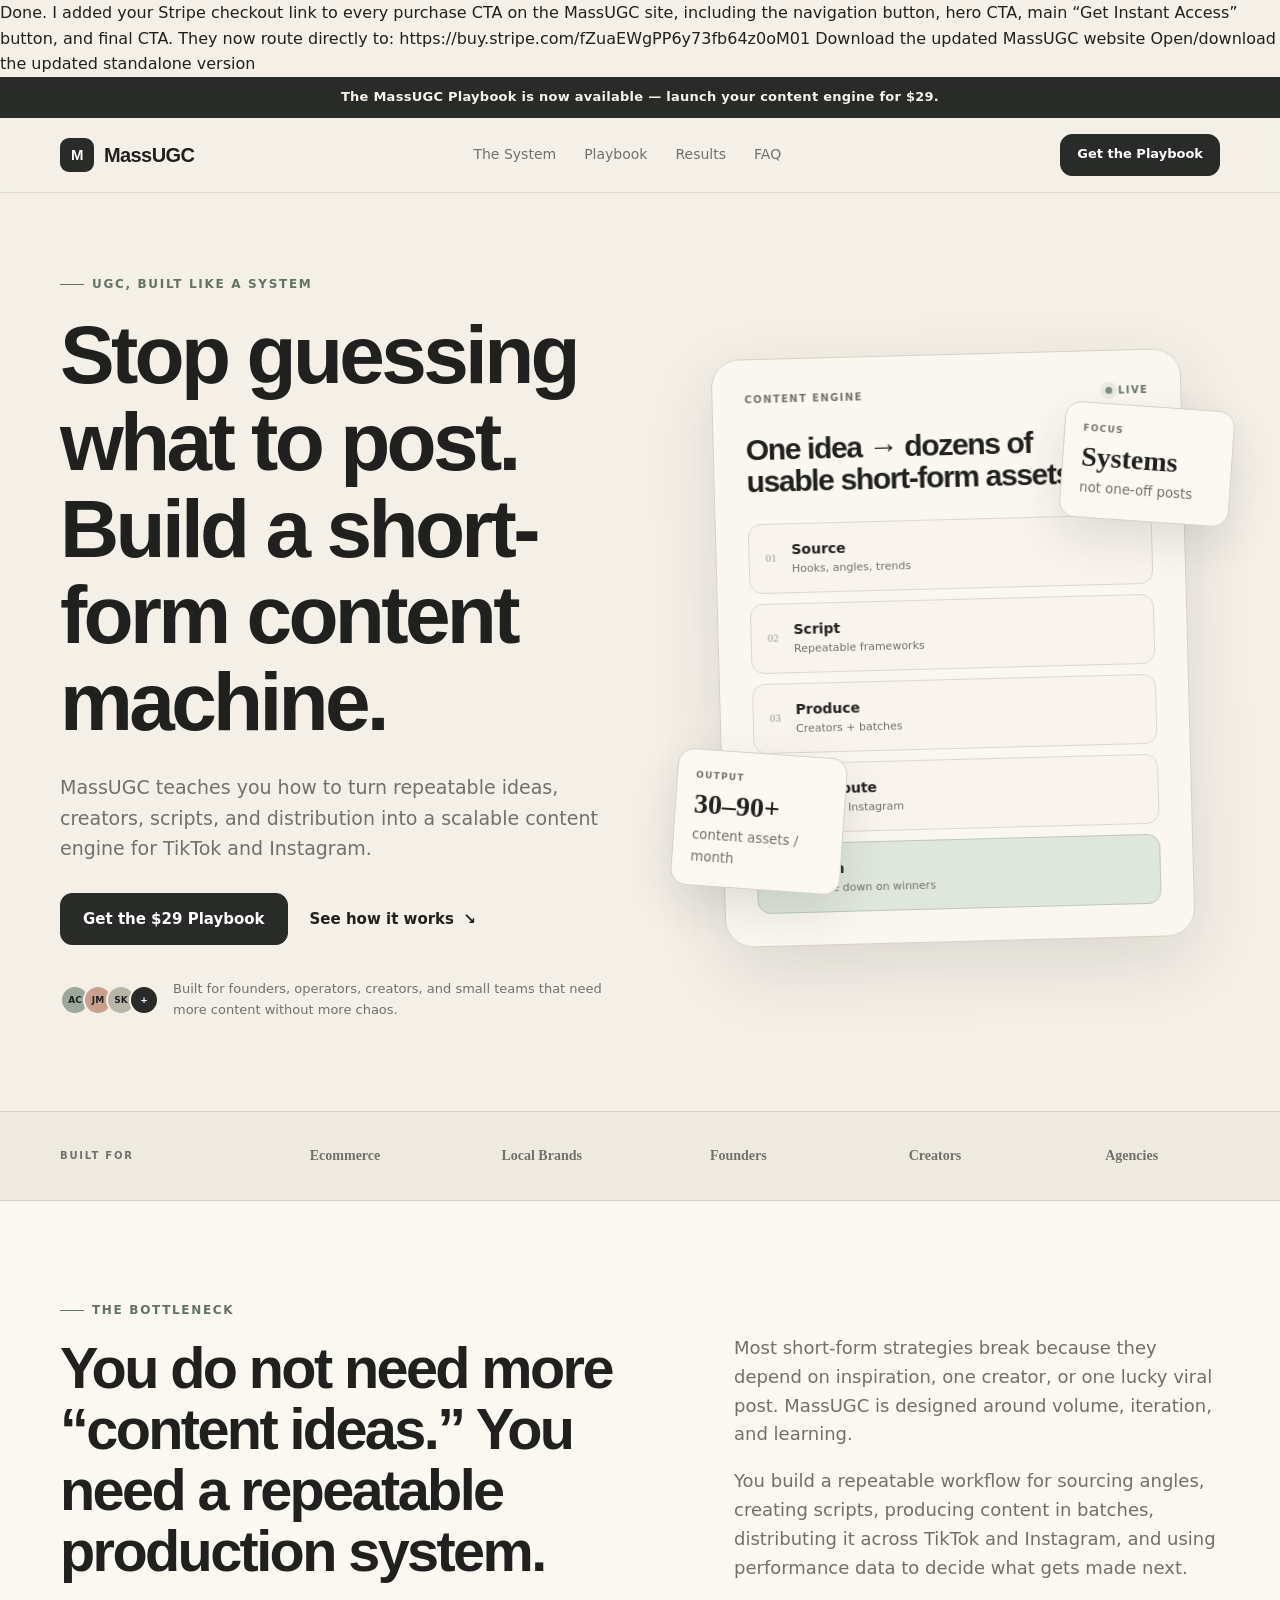
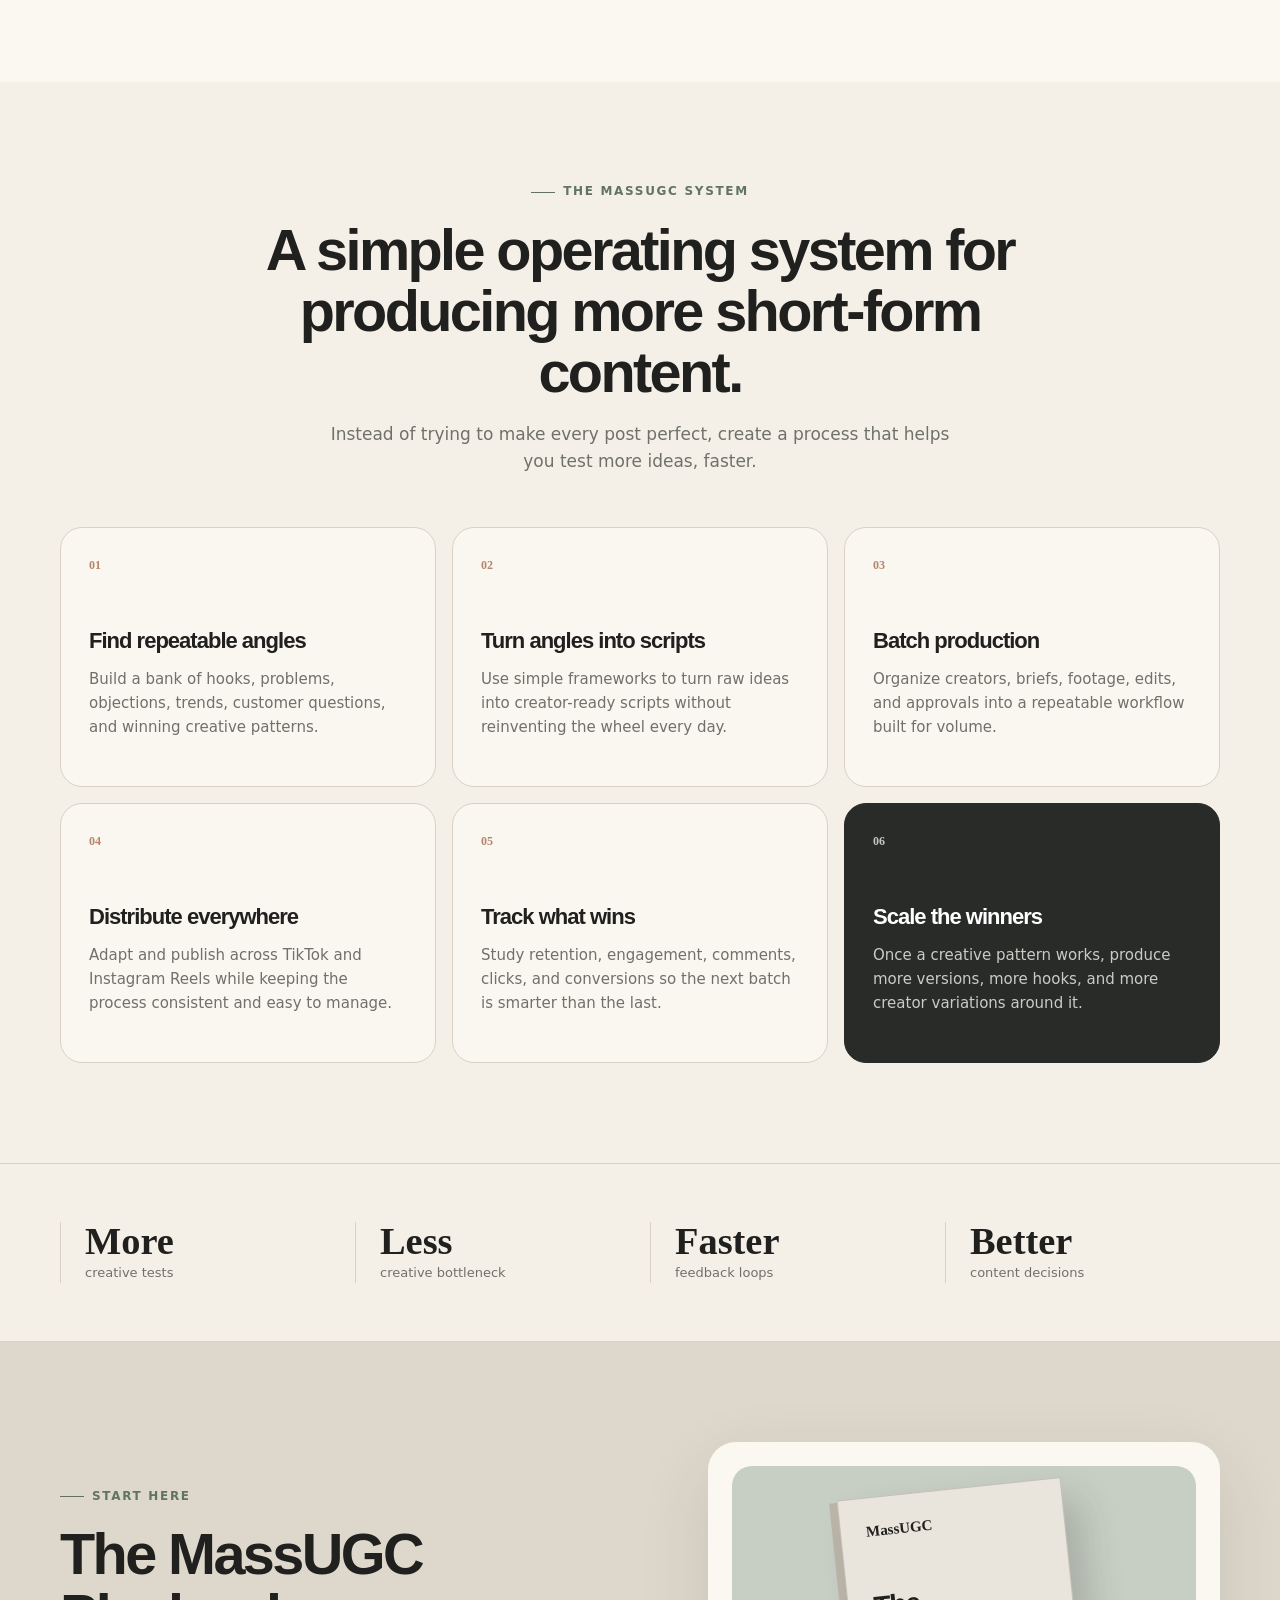
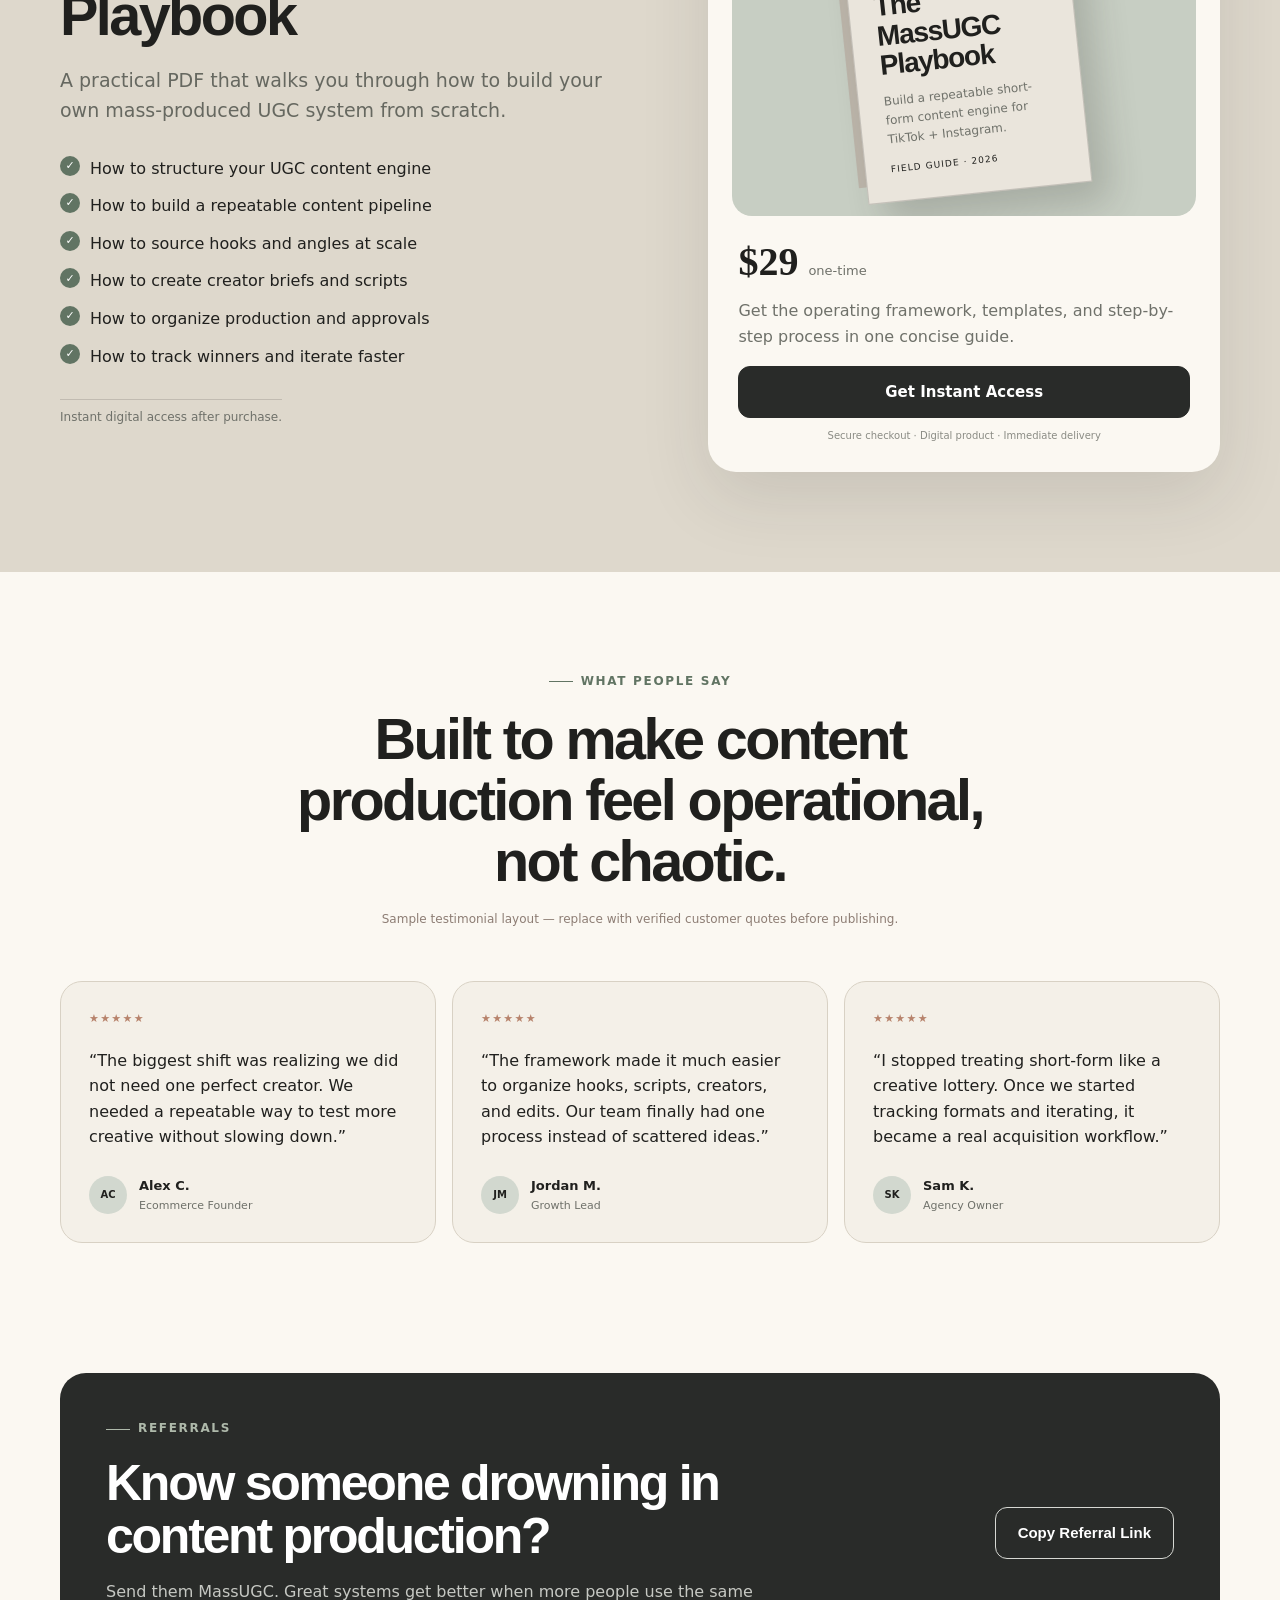
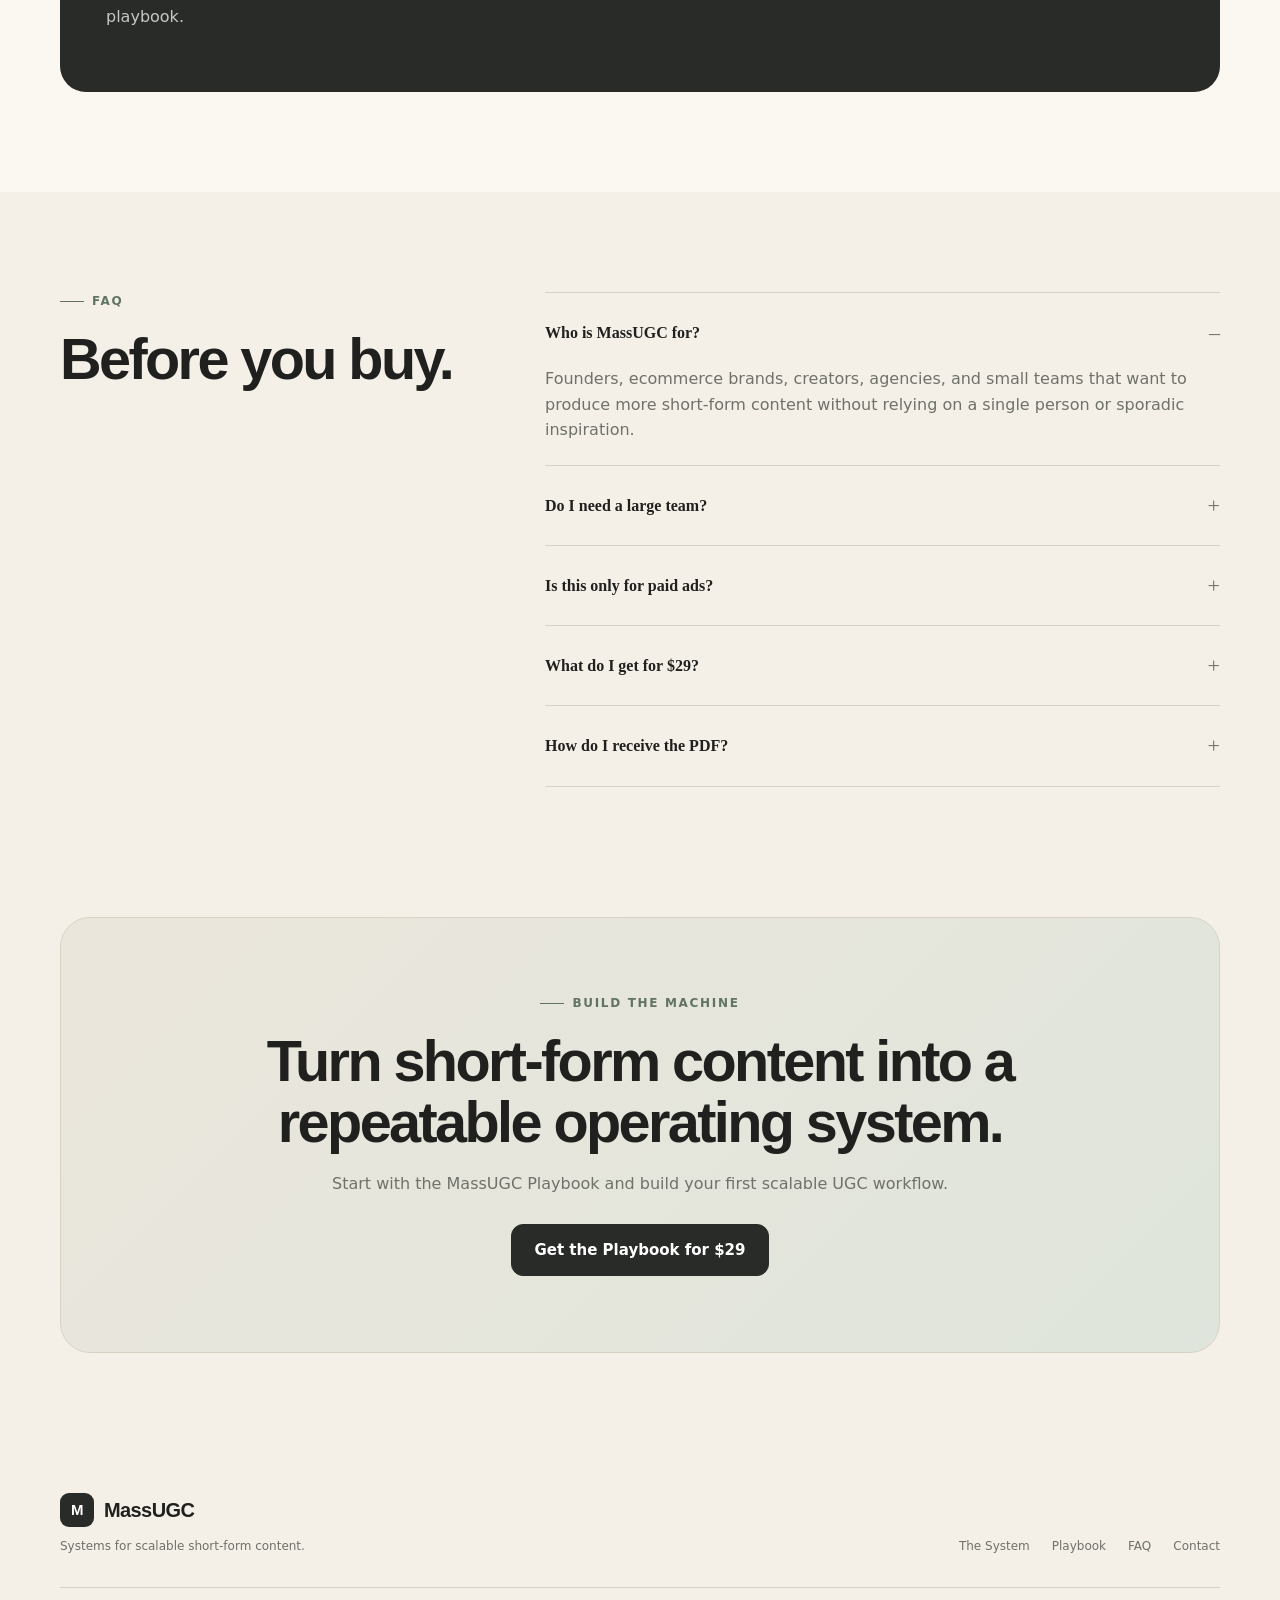
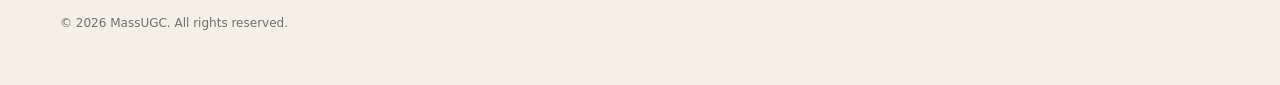
==== commit 32ad0cc8: "Integrate Stripe checkout links into Added Stripe checkout link to all purchase CTAs on the MassUGC " ====
--- a/index.html
+++ b/index.html
@@ -1,3 +1,13 @@
+Done. I added your Stripe checkout link to every purchase CTA on the MassUGC site, including the navigation button, hero CTA, main “Get Instant Access” button, and final CTA.
+
+They now route directly to:
+
+https://buy.stripe.com/fZuaEWgPP6y73fb64z0oM01
+
+Download the updated MassUGC website
+
+Open/download the updated standalone version
+
 <!DOCTYPE html>
 <html lang="en">
 <head>
@@ -8,7 +18,277 @@
   <link rel="preconnect" href="https://fonts.googleapis.com">
   <link rel="preconnect" href="https://fonts.gstatic.com" crossorigin>
   <link href="https://fonts.googleapis.com/css2?family=DM+Sans:wght@400;500;600;700&family=Manrope:wght@500;600;700;800&display=swap" rel="stylesheet">
-  <link rel="stylesheet" href="styles.css" />
+  <style>
+:root {
+  --bg: #f4f0e8;
+  --bg-2: #ebe5da;
+  --card: #fbf8f2;
+  --ink: #20201e;
+  --muted: #6f716a;
+  --line: #d8d1c4;
+  --sage: #7f927f;
+  --sage-dark: #617463;
+  --clay: #b7836c;
+  --charcoal: #292b29;
+  --shadow: 0 24px 70px rgba(43, 43, 38, .12);
+  --radius: 22px;
+  --radius-sm: 14px;
+}
+
+* { box-sizing: border-box; }
+html { scroll-behavior: smooth; }
+body {
+  margin: 0;
+  font-family: "DM Sans", system-ui, sans-serif;
+  color: var(--ink);
+  background: var(--bg);
+  line-height: 1.6;
+  -webkit-font-smoothing: antialiased;
+}
+body::before {
+  content: "";
+  position: fixed;
+  inset: 0;
+  pointer-events: none;
+  opacity: .16;
+  background-image: radial-gradient(rgba(32,32,30,.25) .45px, transparent .45px);
+  background-size: 7px 7px;
+  mask-image: linear-gradient(to bottom, rgba(0,0,0,.7), transparent 55%);
+}
+
+a { color: inherit; text-decoration: none; }
+button, a { -webkit-tap-highlight-color: transparent; }
+.container { width: min(1160px, calc(100% - 40px)); margin: 0 auto; }
+.section { padding: 100px 0; }
+
+.announcement {
+  padding: 10px 20px;
+  text-align: center;
+  font-size: 13px;
+  font-weight: 600;
+  letter-spacing: .02em;
+  background: var(--charcoal);
+  color: #f6f2ea;
+}
+
+.nav-wrap {
+  position: sticky;
+  top: 0;
+  z-index: 50;
+  background: rgba(244, 240, 232, .86);
+  backdrop-filter: blur(14px);
+  border-bottom: 1px solid rgba(216, 209, 196, .75);
+}
+.nav { height: 74px; display: flex; align-items: center; justify-content: space-between; gap: 20px; }
+.brand { display: inline-flex; align-items: center; gap: 10px; font-family: "Manrope", sans-serif; font-weight: 800; font-size: 20px; letter-spacing: -.03em; }
+.brand-mark { width: 34px; height: 34px; border-radius: 9px; display: grid; place-items: center; background: var(--charcoal); color: white; font-size: 15px; }
+.nav-links { display: flex; gap: 28px; font-size: 14px; color: var(--muted); }
+.nav-links a:hover { color: var(--ink); }
+
+.btn {
+  display: inline-flex;
+  align-items: center;
+  justify-content: center;
+  min-height: 52px;
+  padding: 0 22px;
+  border-radius: 12px;
+  background: var(--charcoal);
+  color: #fff;
+  font-weight: 700;
+  font-size: 15px;
+  border: 1px solid var(--charcoal);
+  transition: .2s ease;
+  cursor: pointer;
+}
+.btn:hover { transform: translateY(-2px); box-shadow: 0 12px 26px rgba(41,43,41,.16); }
+.btn-small { min-height: 42px; padding: 0 16px; font-size: 13px; }
+.btn-secondary { background: transparent; color: var(--ink); border-color: var(--ink); }
+.btn-full { width: 100%; }
+.text-link { font-weight: 700; font-size: 15px; }
+.text-link span { display: inline-block; margin-left: 4px; transition: transform .2s; }
+.text-link:hover span { transform: translate(3px, 3px); }
+
+.hero { padding-top: 82px; padding-bottom: 90px; overflow: hidden; }
+.hero-grid { display: grid; grid-template-columns: 1.02fr .98fr; gap: 70px; align-items: center; }
+.eyebrow { display: inline-flex; align-items: center; gap: 8px; margin-bottom: 18px; text-transform: uppercase; letter-spacing: .14em; font-size: 12px; font-weight: 800; color: var(--sage-dark); }
+.eyebrow::before { content: ""; width: 24px; height: 1px; background: currentColor; }
+h1, h2, h3 { font-family: "Manrope", sans-serif; margin: 0; line-height: 1.06; letter-spacing: -.045em; }
+h1 { font-size: clamp(50px, 6.5vw, 82px); max-width: 830px; }
+h2 { font-size: clamp(38px, 4.5vw, 58px); }
+h3 { font-size: 22px; }
+.hero-sub { max-width: 700px; font-size: 19px; color: var(--muted); margin: 26px 0 30px; }
+.hero-actions { display: flex; align-items: center; gap: 22px; flex-wrap: wrap; }
+.mini-proof { display: flex; align-items: center; gap: 14px; margin-top: 34px; max-width: 620px; }
+.mini-proof p { margin: 0; font-size: 13px; color: var(--muted); }
+.avatars { display: flex; }
+.avatars span { width: 30px; height: 30px; border-radius: 50%; display: grid; place-items: center; margin-left: -7px; background: #d9d1c4; border: 2px solid var(--bg); font-size: 9px; font-weight: 800; }
+.avatars span:first-child { margin-left: 0; background: #9ba89a; }
+.avatars span:nth-child(2) { background: #c9a08d; }
+.avatars span:nth-child(3) { background: #b8b4a6; }
+.avatars span:last-child { background: var(--charcoal); color: white; }
+
+.hero-visual { position: relative; min-height: 520px; display: grid; place-items: center; }
+.visual-card { border: 1px solid var(--line); background: rgba(251,248,242,.86); backdrop-filter: blur(8px); box-shadow: var(--shadow); }
+.main-card { width: min(100%, 470px); border-radius: 28px; padding: 32px; transform: rotate(-1.5deg); }
+.card-topline { display: flex; align-items: center; justify-content: space-between; font-size: 10px; letter-spacing: .14em; font-weight: 800; color: var(--muted); }
+.status-dot { color: var(--sage-dark); }
+.status-dot::before { content: ""; display: inline-block; width: 7px; height: 7px; border-radius: 50%; margin-right: 6px; background: var(--sage); box-shadow: 0 0 0 5px rgba(127,146,127,.12); }
+.main-card h3 { font-size: 30px; margin: 26px 0; max-width: 340px; }
+.content-flow { display: grid; gap: 10px; }
+.flow-item { display: flex; align-items: center; gap: 15px; padding: 14px 16px; border: 1px solid #ded8cd; border-radius: 13px; background: #f8f4ed; }
+.flow-item > span { font-family: "Manrope"; color: #99968d; font-size: 11px; }
+.flow-item div { display: grid; }
+.flow-item strong { font-size: 14px; }
+.flow-item small { color: var(--muted); font-size: 11px; }
+.flow-item.active { background: #dfe6dd; border-color: #bbc8b9; }
+.floating-card { position: absolute; width: 170px; padding: 18px; border-radius: 16px; border: 1px solid var(--line); background: var(--card); box-shadow: 0 18px 45px rgba(43,43,38,.12); display: grid; }
+.floating-card .kicker { font-size: 9px; letter-spacing: .14em; font-weight: 800; color: var(--muted); }
+.floating-card strong { font: 800 28px/1 "Manrope"; margin: 8px 0 6px; }
+.floating-card small { color: var(--muted); }
+.fc-one { left: -12px; bottom: 52px; transform: rotate(4deg); }
+.fc-two { right: -12px; top: 52px; transform: rotate(4deg); }
+
+.trust-strip { border-top: 1px solid var(--line); border-bottom: 1px solid var(--line); background: rgba(235,229,218,.55); }
+.trust-grid { min-height: 88px; display: grid; grid-template-columns: repeat(6, 1fr); align-items: center; gap: 20px; color: #6f716a; }
+.trust-grid span { font-size: 10px; letter-spacing: .18em; font-weight: 800; }
+.trust-grid strong { font-family: "Manrope"; font-size: 14px; text-align: center; }
+
+.split-grid { display: grid; grid-template-columns: 1.1fr .9fr; gap: 80px; }
+.problem-section { background: var(--card); }
+.problem-copy { align-self: end; font-size: 18px; color: var(--muted); }
+.problem-copy p:last-child { margin-bottom: 0; }
+.centered { text-align: center; max-width: 780px; margin: 0 auto 52px; }
+.centered .eyebrow { justify-content: center; }
+.centered p { color: var(--muted); font-size: 17px; max-width: 650px; margin: 18px auto 0; }
+
+.steps-grid { display: grid; grid-template-columns: repeat(3, 1fr); gap: 16px; }
+.step-card { min-height: 260px; padding: 28px; border: 1px solid var(--line); border-radius: var(--radius); background: rgba(251,248,242,.76); }
+.step-card .step-num { font-family: "Manrope"; font-size: 12px; font-weight: 800; color: var(--clay); }
+.step-card h3 { margin: 54px 0 14px; }
+.step-card p { margin: 0; color: var(--muted); font-size: 15px; }
+.accent-card { background: var(--charcoal); color: #fff; border-color: var(--charcoal); }
+.accent-card p { color: #c9ccc6; }
+.accent-card .step-num { color: #c0c9bd; }
+
+.outcomes-section { padding: 58px 0; border-top: 1px solid var(--line); border-bottom: 1px solid var(--line); }
+.outcomes-grid { display: grid; grid-template-columns: repeat(4, 1fr); gap: 20px; }
+.outcome-stat { display: grid; gap: 2px; padding-left: 24px; border-left: 1px solid var(--line); }
+.outcome-stat strong { font: 800 clamp(30px, 3vw, 42px)/1 "Manrope"; }
+.outcome-stat span { color: var(--muted); font-size: 13px; }
+
+.playbook-section { background: #ded8cc; }
+.playbook-grid { display: grid; grid-template-columns: 1fr .9fr; gap: 80px; align-items: center; }
+.playbook-copy .lead { font-size: 19px; color: #666860; max-width: 620px; }
+.check-list { list-style: none; padding: 0; margin: 30px 0; display: grid; gap: 12px; }
+.check-list li { position: relative; padding-left: 30px; }
+.check-list li::before { content: "✓"; position: absolute; left: 0; top: 0; width: 20px; height: 20px; border-radius: 50%; display: grid; place-items: center; background: var(--sage-dark); color: white; font-size: 11px; }
+.guarantee-note { display: inline-block; font-size: 12px; color: var(--muted); padding-top: 8px; border-top: 1px solid rgba(32,32,30,.15); }
+.offer-card { background: var(--card); border-radius: 28px; padding: 24px; box-shadow: var(--shadow); }
+.product-mockup { height: 350px; border-radius: 20px; background: #c7cec3; display: grid; place-items: center; overflow: hidden; position: relative; }
+.mock-cover { width: 225px; min-height: 285px; padding: 25px; background: #eae5dc; border: 1px solid rgba(32,32,30,.18); box-shadow: 16px 22px 36px rgba(43,43,38,.2); transform: rotate(-6deg); display: flex; flex-direction: column; }
+.mock-cover > span { font: 800 15px "Manrope"; }
+.mock-cover h3 { margin-top: 52px; font-size: 28px; }
+.mock-cover p { font-size: 12px; color: var(--muted); }
+.mock-cover small { margin-top: auto; font-size: 9px; letter-spacing: .12em; }
+.mock-spine { position: absolute; width: 18px; height: 286px; background: #bcb5aa; transform: translate(-111px, 4px) rotate(-6deg); z-index: 0; }
+.offer-content { padding: 26px 6px 4px; }
+.price-row { display: flex; align-items: baseline; gap: 10px; }
+.price { font: 800 40px/1 "Manrope"; }
+.price-note { color: var(--muted); font-size: 13px; }
+.offer-content > p { color: var(--muted); }
+.secure-note { display: block; text-align: center; margin-top: 10px; color: #8a8b84; font-size: 10px; }
+
+.proof-section { background: var(--card); }
+.testimonial-disclaimer { font-size: 12px !important; color: #8d7d74 !important; }
+.testimonial-grid { display: grid; grid-template-columns: repeat(3, 1fr); gap: 16px; }
+.testimonial-card { padding: 28px; border: 1px solid var(--line); border-radius: var(--radius); background: var(--bg); }
+.stars { color: var(--clay); letter-spacing: .12em; font-size: 11px; }
+.testimonial-card > p { margin: 20px 0 26px; font-size: 16px; }
+.person { display: flex; align-items: center; gap: 12px; }
+.person > span { width: 38px; height: 38px; border-radius: 50%; display: grid; place-items: center; background: #d2d8cf; font-size: 10px; font-weight: 800; }
+.person div { display: grid; }
+.person strong { font-size: 13px; }
+.person small { color: var(--muted); font-size: 11px; }
+
+.referral-section { padding-top: 30px; background: var(--card); }
+.referral-card { padding: 46px; border-radius: 26px; background: var(--charcoal); color: white; display: flex; align-items: center; justify-content: space-between; gap: 40px; }
+.referral-card h2 { font-size: clamp(34px, 4vw, 50px); max-width: 700px; }
+.referral-card p { color: #c6c8c3; max-width: 650px; }
+.referral-card .eyebrow { color: #aeb9aa; }
+.referral-card .btn-secondary { color: white; border-color: #d6d8d3; white-space: nowrap; }
+
+.faq-grid { display: grid; grid-template-columns: .6fr 1fr; gap: 80px; }
+.faq-list { border-top: 1px solid var(--line); }
+details { border-bottom: 1px solid var(--line); padding: 22px 0; }
+summary { cursor: pointer; list-style: none; display: flex; align-items: center; justify-content: space-between; gap: 20px; font-family: "Manrope"; font-weight: 700; }
+summary::-webkit-details-marker { display: none; }
+summary::after { content: "+"; font-size: 22px; font-weight: 400; color: var(--muted); }
+details[open] summary::after { content: "–"; }
+details p { color: var(--muted); max-width: 720px; margin-bottom: 0; }
+
+.final-cta-section { padding-top: 30px; }
+.final-cta { text-align: center; padding: 76px 30px; border: 1px solid var(--line); border-radius: 30px; background: linear-gradient(135deg, #ebe6dc, #dfe5dc); }
+.final-cta .eyebrow { justify-content: center; }
+.final-cta h2 { max-width: 780px; margin: 0 auto; }
+.final-cta p { color: var(--muted); margin: 18px auto 28px; }
+
+footer { padding: 40px 0 52px; }
+.footer-grid { display: grid; grid-template-columns: 1fr auto; gap: 30px; align-items: end; }
+.footer-brand { margin-bottom: 10px; }
+.footer-grid p { color: var(--muted); font-size: 12px; margin: 0; }
+.footer-links { display: flex; gap: 22px; font-size: 12px; color: var(--muted); }
+.copyright { grid-column: 1 / -1; padding-top: 26px; border-top: 1px solid var(--line); }
+
+.toast { position: fixed; left: 50%; bottom: 28px; transform: translate(-50%, 20px); opacity: 0; pointer-events: none; padding: 12px 18px; border-radius: 10px; background: var(--charcoal); color: white; font-size: 13px; box-shadow: var(--shadow); transition: .2s ease; z-index: 80; }
+.toast.show { opacity: 1; transform: translate(-50%, 0); }
+
+.reveal { opacity: 0; transform: translateY(18px); transition: opacity .7s ease, transform .7s ease; }
+.reveal.visible { opacity: 1; transform: translateY(0); }
+.delay-1 { transition-delay: .08s; }
+.delay-2 { transition-delay: .16s; }
+
+@media (max-width: 980px) {
+  .nav-links { display: none; }
+  .hero-grid, .playbook-grid, .split-grid, .faq-grid { grid-template-columns: 1fr; gap: 48px; }
+  .hero { padding-top: 60px; }
+  .hero-visual { min-height: 470px; }
+  .steps-grid, .testimonial-grid { grid-template-columns: repeat(2, 1fr); }
+  .trust-grid { grid-template-columns: repeat(3, 1fr); padding: 20px 0; }
+  .trust-grid span { text-align: center; }
+  .outcomes-grid { grid-template-columns: repeat(2, 1fr); row-gap: 28px; }
+  .referral-card { align-items: flex-start; flex-direction: column; }
+}
+
+@media (max-width: 640px) {
+  .container { width: min(100% - 28px, 1160px); }
+  .section { padding: 74px 0; }
+  .announcement { font-size: 11px; }
+  .nav { height: 66px; }
+  .nav .btn-small { display: none; }
+  h1 { font-size: 46px; }
+  h2 { font-size: 38px; }
+  .hero-sub { font-size: 17px; }
+  .hero-actions { align-items: flex-start; flex-direction: column; }
+  .hero-visual { min-height: 430px; }
+  .main-card { padding: 24px; }
+  .main-card h3 { font-size: 26px; }
+  .floating-card { width: 145px; padding: 14px; }
+  .floating-card strong { font-size: 23px; }
+  .fc-one { left: -4px; bottom: 14px; }
+  .fc-two { right: -4px; top: 15px; }
+  .steps-grid, .testimonial-grid, .outcomes-grid { grid-template-columns: 1fr; }
+  .step-card { min-height: 225px; }
+  .trust-grid { grid-template-columns: repeat(2, 1fr); }
+  .trust-grid span { grid-column: 1 / -1; }
+  .offer-card { padding: 14px; }
+  .product-mockup { height: 310px; }
+  .referral-card { padding: 34px 24px; }
+  .final-cta { padding: 56px 22px; }
+  .footer-grid { grid-template-columns: 1fr; align-items: start; }
+  .footer-links { flex-wrap: wrap; }
+}
+
+  </style>
 </head>
 <body>
   <div class="announcement">The MassUGC Playbook is now available — launch your content engine for $29.</div>
@@ -25,7 +305,7 @@
         <a href="#proof">Results</a>
         <a href="#faq">FAQ</a>
       </div>
-      <a class="btn btn-small" href="#playbook">Get the Playbook</a>
+      <a class="btn btn-small" href="https://buy.stripe.com/fZuaEWgPP6y73fb64z0oM01">Get the Playbook</a>
     </nav>
   </header>
 
@@ -37,7 +317,7 @@
           <h1>Stop guessing what to post. Build a short-form content machine.</h1>
           <p class="hero-sub">MassUGC teaches you how to turn repeatable ideas, creators, scripts, and distribution into a scalable content engine for TikTok and Instagram.</p>
           <div class="hero-actions">
-            <a class="btn" href="#playbook">Get the $29 Playbook</a>
+            <a class="btn" href="https://buy.stripe.com/fZuaEWgPP6y73fb64z0oM01">Get the $29 Playbook</a>
             <a class="text-link" href="#system">See how it works <span>↘</span></a>
           </div>
           <div class="mini-proof">
@@ -172,7 +452,7 @@
           <div class="offer-content">
             <div class="price-row"><span class="price">$29</span><span class="price-note">one-time</span></div>
             <p>Get the operating framework, templates, and step-by-step process in one concise guide.</p>
-            <a id="checkout-btn" class="btn btn-full" href="#" data-checkout-url="https://buy.stripe.com/fZuaEWgPP6y73fb64z0oM01">Get Instant Access</a>
+            <a id="checkout-btn" class="btn btn-full" href="https://buy.stripe.com/fZuaEWgPP6y73fb64z0oM01" data-checkout-url="https://buy.stripe.com/fZuaEWgPP6y73fb64z0oM01">Get Instant Access</a>
             <small class="secure-note">Secure checkout · Digital product · Immediate delivery</small>
           </div>
         </div>
@@ -253,7 +533,7 @@
         <span class="eyebrow">Build the machine</span>
         <h2>Turn short-form content into a repeatable operating system.</h2>
         <p>Start with the MassUGC Playbook and build your first scalable UGC workflow.</p>
-        <a class="btn" href="#playbook">Get the Playbook for $29</a>
+        <a class="btn" href="https://buy.stripe.com/fZuaEWgPP6y73fb64z0oM01">Get the Playbook for $29</a>
       </div>
     </section>
   </main>
@@ -276,6 +556,53 @@
 
   <div class="toast" id="toast" role="status" aria-live="polite">Referral link copied.</div>
 
-  <script src="script.js"></script>
+  <script>
+const year = document.getElementById('year');
+if (year) year.textContent = new Date().getFullYear();
+
+const revealObserver = new IntersectionObserver((entries) => {
+  entries.forEach((entry) => {
+    if (entry.isIntersecting) {
+      entry.target.classList.add('visible');
+      revealObserver.unobserve(entry.target);
+    }
+  });
+}, { threshold: 0.12 });
+
+document.querySelectorAll('.reveal').forEach((el) => revealObserver.observe(el));
+
+const checkoutBtn = document.getElementById('checkout-btn');
+if (checkoutBtn) {
+  checkoutBtn.addEventListener('click', (e) => {
+    const url = checkoutBtn.dataset.checkoutUrl;
+    if (!url || url === 'YOUR_CHECKOUT_LINK_HERE') {
+      e.preventDefault();
+      showToast('Add your Stripe or Gumroad checkout link in index.html.');
+    }
+  });
+}
+
+const copyBtn = document.getElementById('copy-link-btn');
+if (copyBtn) {
+  copyBtn.addEventListener('click', async () => {
+    try {
+      await navigator.clipboard.writeText(window.location.href.split('#')[0]);
+      showToast('Referral link copied.');
+    } catch {
+      showToast('Copy this page URL to share MassUGC.');
+    }
+  });
+}
+
+function showToast(message) {
+  const toast = document.getElementById('toast');
+  if (!toast) return;
+  toast.textContent = message;
+  toast.classList.add('show');
+  clearTimeout(window.__toastTimer);
+  window.__toastTimer = setTimeout(() => toast.classList.remove('show'), 2200);
+}
+
+  </script>
 </body>
 </html>
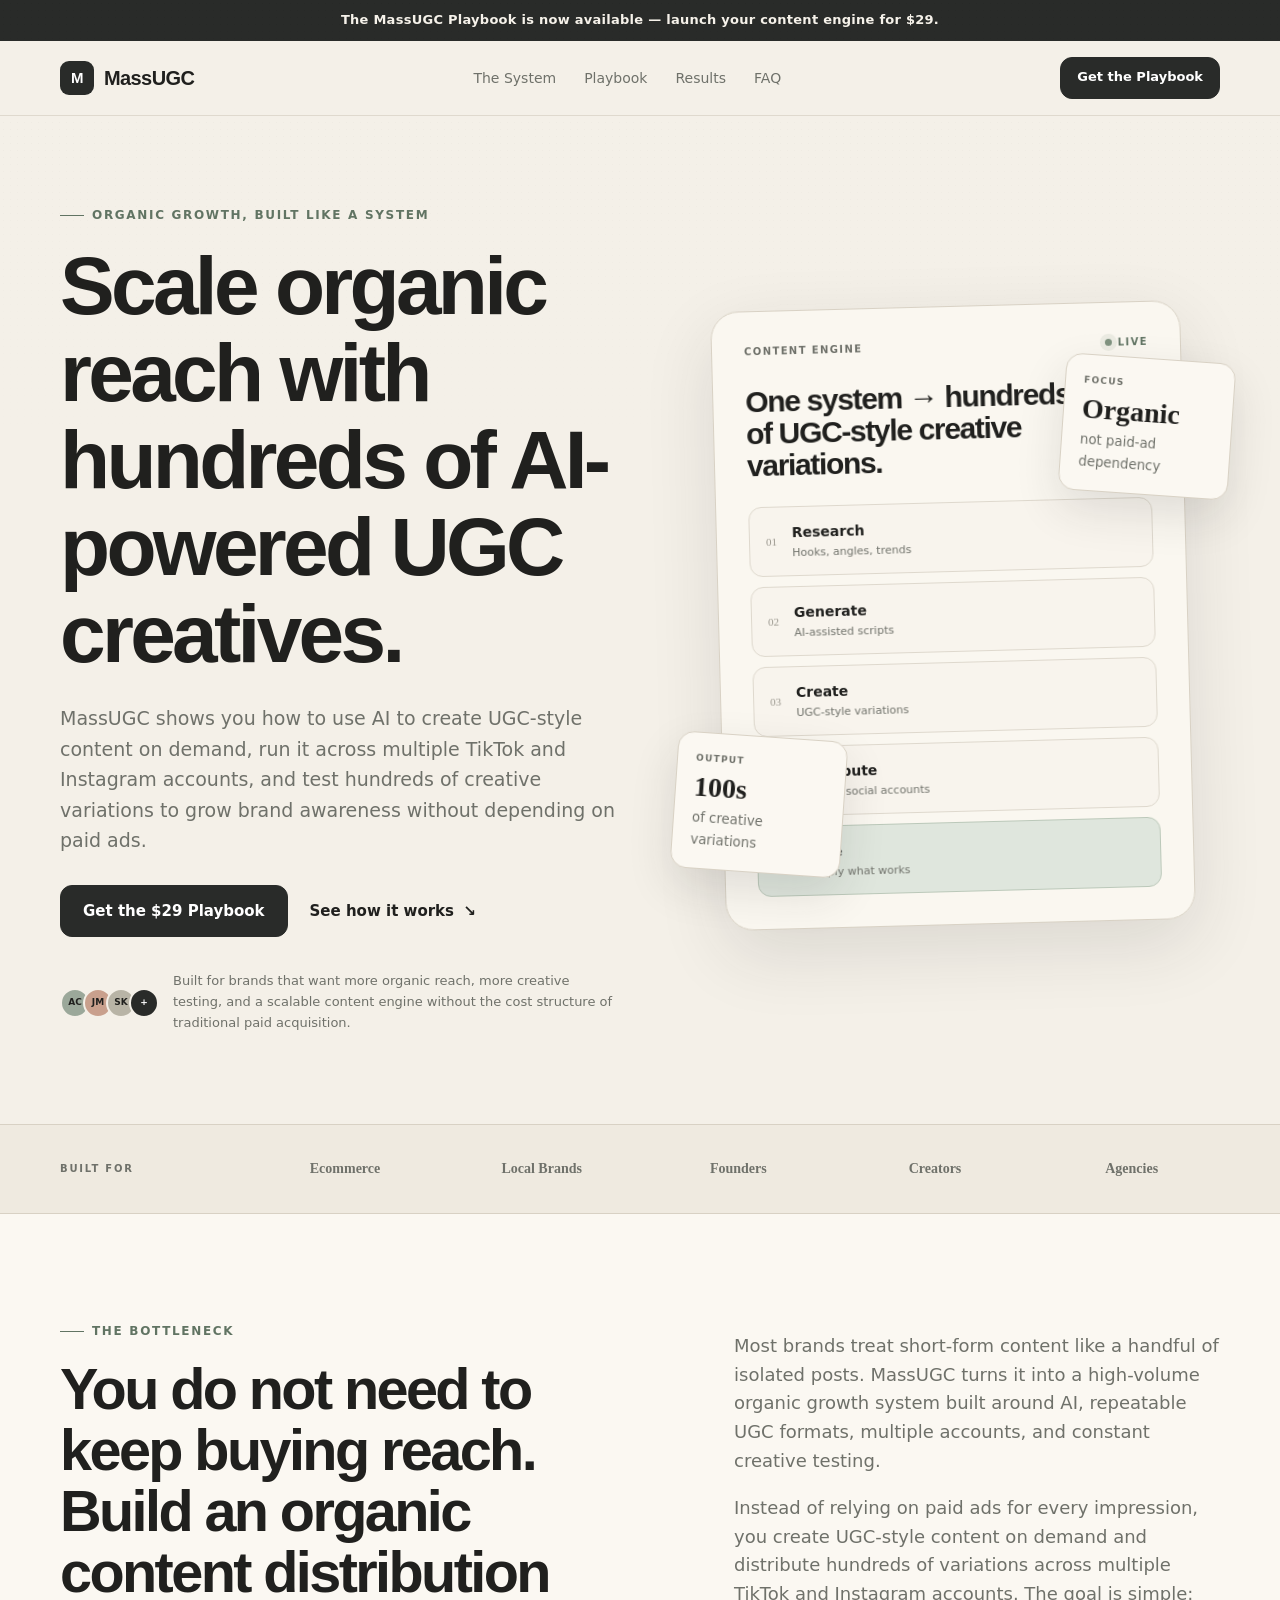
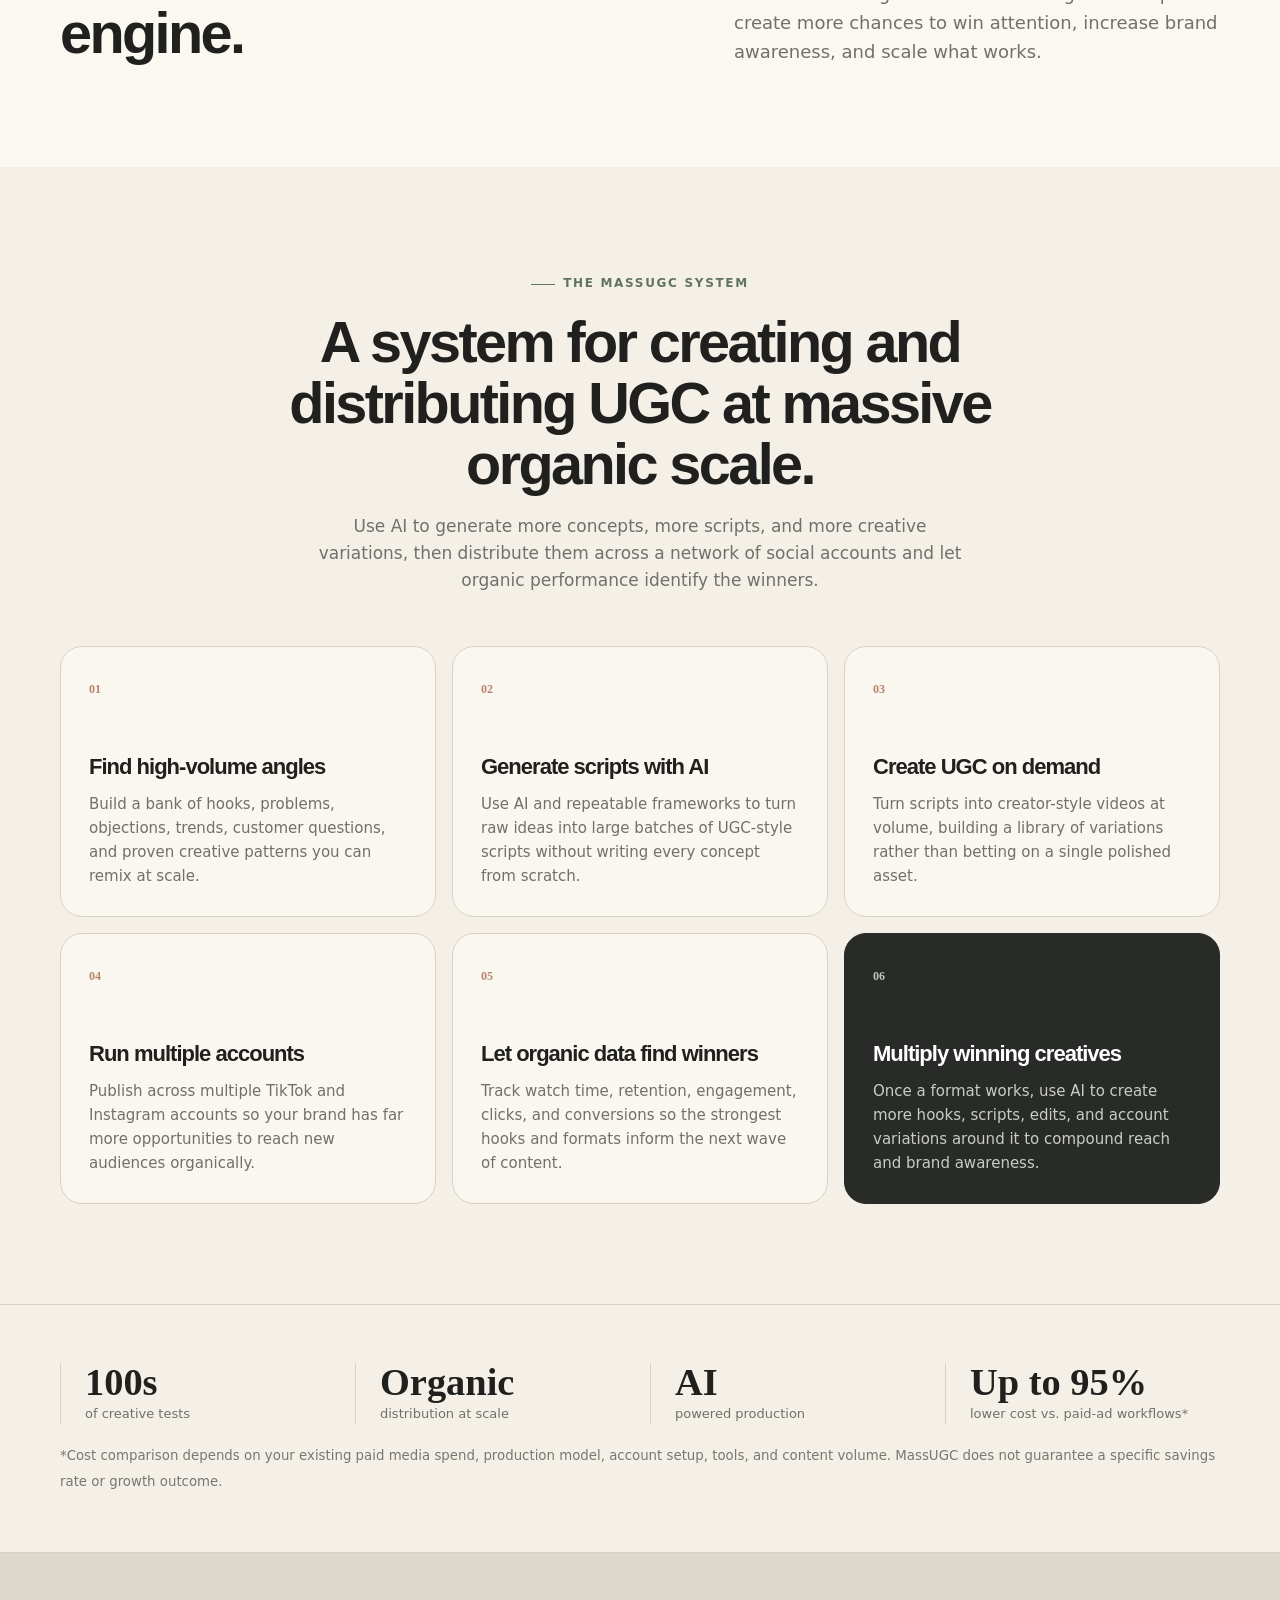
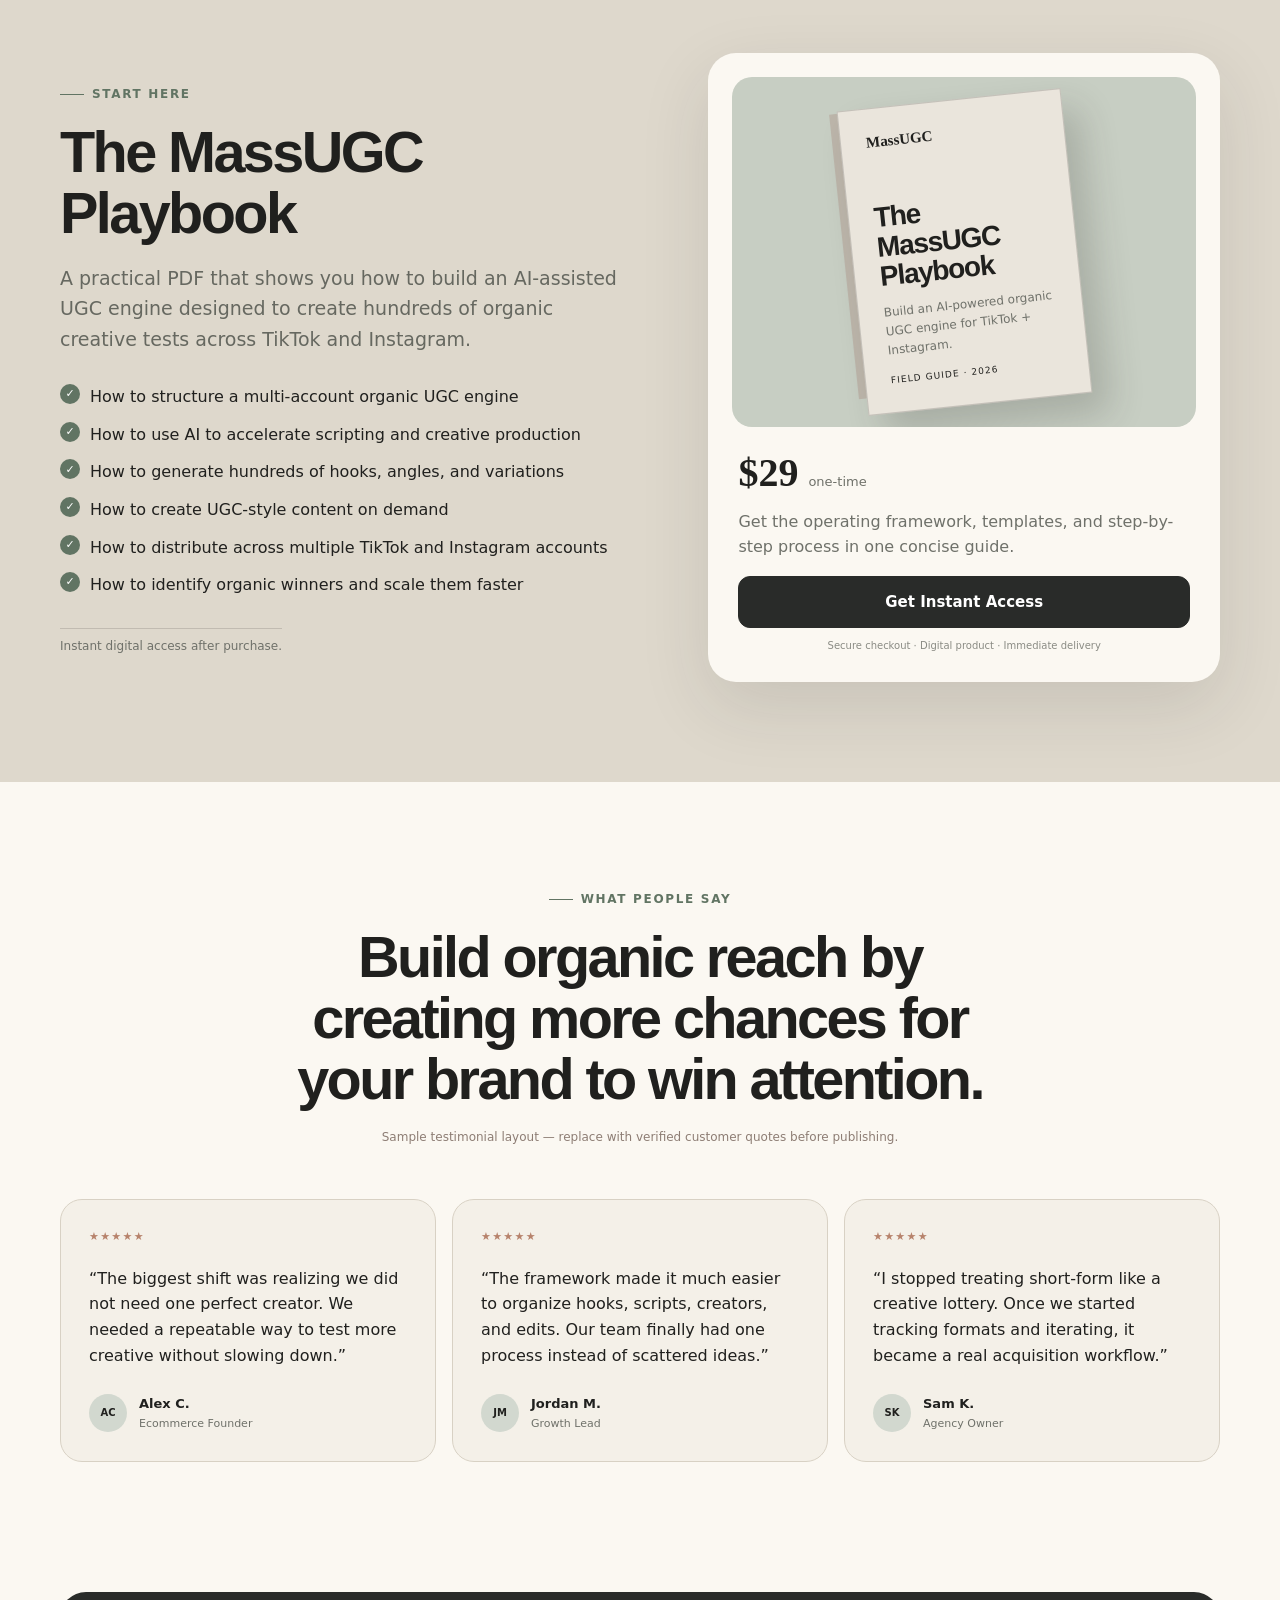
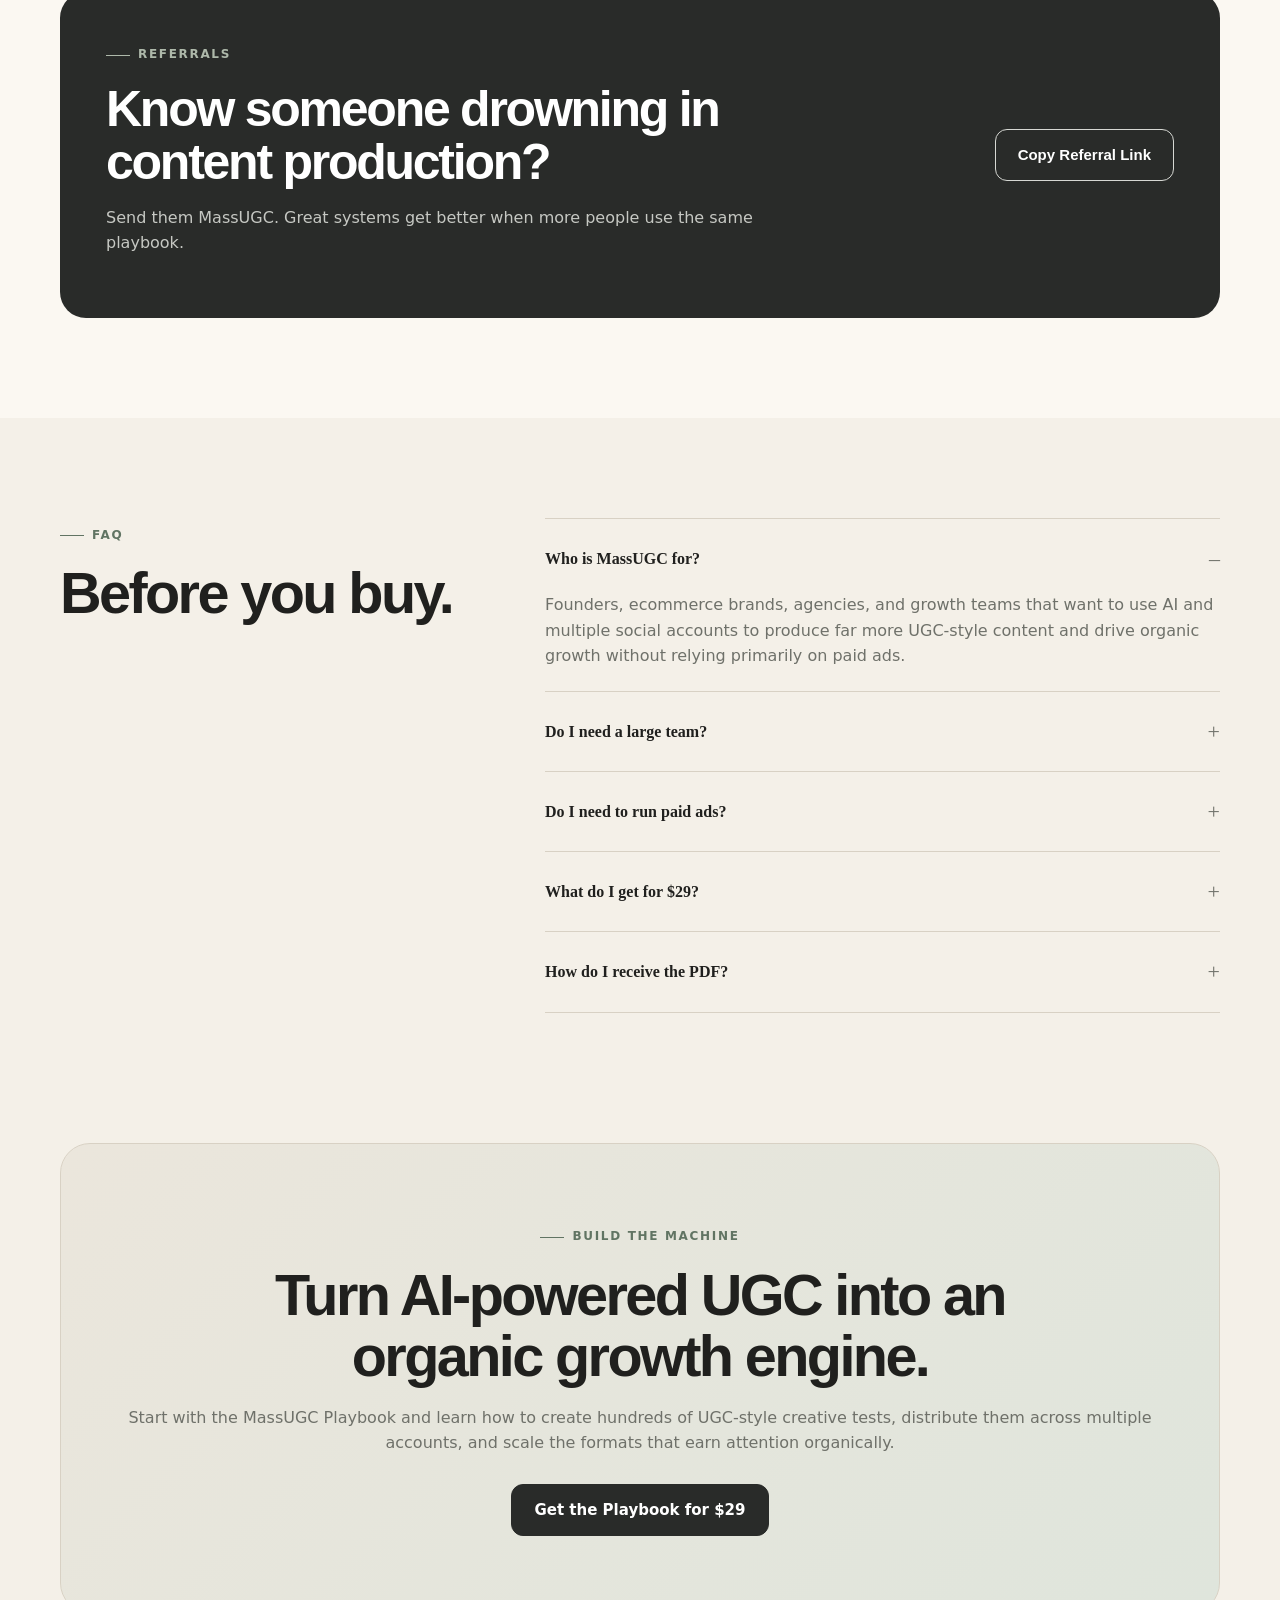
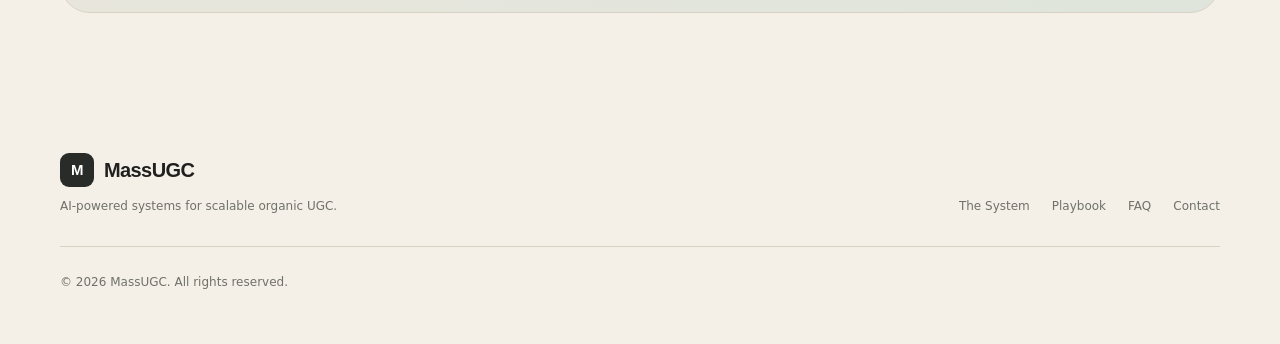
==== commit 43dfa1dc: "Revise content for AI-driven UGC focus Updated the website content to reflect a new focus on AI-powe" ====
--- a/index.html
+++ b/index.html
@@ -1,20 +1,10 @@
-Done. I added your Stripe checkout link to every purchase CTA on the MassUGC site, including the navigation button, hero CTA, main “Get Instant Access” button, and final CTA.
-
-They now route directly to:
-
-https://buy.stripe.com/fZuaEWgPP6y73fb64z0oM01
-
-Download the updated MassUGC website
-
-Open/download the updated standalone version
-
 <!DOCTYPE html>
 <html lang="en">
 <head>
   <meta charset="UTF-8" />
   <meta name="viewport" content="width=device-width, initial-scale=1.0" />
   <title>MassUGC — Build a Scalable UGC Content Engine</title>
-  <meta name="description" content="MassUGC shows creators, founders, and brands how to build a repeatable system for producing and distributing short-form UGC across TikTok and Instagram." />
+  <meta name="description" content="MassUGC shows brands how to use AI to create UGC-style content on demand, distribute hundreds of creative variations across multiple TikTok and Instagram accounts, and drive organic growth without relying on paid ads." />
   <link rel="preconnect" href="https://fonts.googleapis.com">
   <link rel="preconnect" href="https://fonts.gstatic.com" crossorigin>
   <link href="https://fonts.googleapis.com/css2?family=DM+Sans:wght@400;500;600;700&family=Manrope:wght@500;600;700;800&display=swap" rel="stylesheet">
@@ -313,9 +303,9 @@
     <section class="hero section">
       <div class="container hero-grid">
         <div class="hero-copy reveal">
-          <span class="eyebrow">UGC, built like a system</span>
-          <h1>Stop guessing what to post. Build a short-form content machine.</h1>
-          <p class="hero-sub">MassUGC teaches you how to turn repeatable ideas, creators, scripts, and distribution into a scalable content engine for TikTok and Instagram.</p>
+          <span class="eyebrow">Organic growth, built like a system</span>
+          <h1>Scale organic reach with hundreds of AI-powered UGC creatives.</h1>
+          <p class="hero-sub">MassUGC shows you how to use AI to create UGC-style content on demand, run it across multiple TikTok and Instagram accounts, and test hundreds of creative variations to grow brand awareness without depending on paid ads.</p>
           <div class="hero-actions">
             <a class="btn" href="https://buy.stripe.com/fZuaEWgPP6y73fb64z0oM01">Get the $29 Playbook</a>
             <a class="text-link" href="#system">See how it works <span>↘</span></a>
@@ -324,24 +314,24 @@
             <div class="avatars" aria-hidden="true">
               <span>AC</span><span>JM</span><span>SK</span><span>+</span>
             </div>
-            <p>Built for founders, operators, creators, and small teams that need more content without more chaos.</p>
+            <p>Built for brands that want more organic reach, more creative testing, and a scalable content engine without the cost structure of traditional paid acquisition.</p>
           </div>
         </div>
 
         <div class="hero-visual reveal delay-1" aria-label="MassUGC content workflow visual">
           <div class="visual-card main-card">
             <div class="card-topline"><span>CONTENT ENGINE</span><span class="status-dot">LIVE</span></div>
-            <h3>One idea → dozens of usable short-form assets.</h3>
+            <h3>One system → hundreds of UGC-style creative variations.</h3>
             <div class="content-flow">
-              <div class="flow-item"><span>01</span><div><strong>Source</strong><small>Hooks, angles, trends</small></div></div>
-              <div class="flow-item"><span>02</span><div><strong>Script</strong><small>Repeatable frameworks</small></div></div>
-              <div class="flow-item"><span>03</span><div><strong>Produce</strong><small>Creators + batches</small></div></div>
-              <div class="flow-item"><span>04</span><div><strong>Distribute</strong><small>TikTok + Instagram</small></div></div>
-              <div class="flow-item active"><span>05</span><div><strong>Learn</strong><small>Double down on winners</small></div></div>
+              <div class="flow-item"><span>01</span><div><strong>Research</strong><small>Hooks, angles, trends</small></div></div>
+              <div class="flow-item"><span>02</span><div><strong>Generate</strong><small>AI-assisted scripts</small></div></div>
+              <div class="flow-item"><span>03</span><div><strong>Create</strong><small>UGC-style variations</small></div></div>
+              <div class="flow-item"><span>04</span><div><strong>Distribute</strong><small>Multiple social accounts</small></div></div>
+              <div class="flow-item active"><span>05</span><div><strong>Scale</strong><small>Multiply what works</small></div></div>
             </div>
           </div>
-          <div class="floating-card fc-one"><span class="kicker">OUTPUT</span><strong>30–90+</strong><small>content assets / month</small></div>
-          <div class="floating-card fc-two"><span class="kicker">FOCUS</span><strong>Systems</strong><small>not one-off posts</small></div>
+          <div class="floating-card fc-one"><span class="kicker">OUTPUT</span><strong>100s</strong><small>of creative variations</small></div>
+          <div class="floating-card fc-two"><span class="kicker">FOCUS</span><strong>Organic</strong><small>not paid-ad dependency</small></div>
         </div>
       </div>
     </section>
@@ -361,11 +351,11 @@
       <div class="container split-grid">
         <div class="section-heading reveal">
           <span class="eyebrow">The bottleneck</span>
-          <h2>You do not need more “content ideas.” You need a repeatable production system.</h2>
+          <h2>You do not need to keep buying reach. Build an organic content distribution engine.</h2>
         </div>
         <div class="problem-copy reveal delay-1">
-          <p>Most short-form strategies break because they depend on inspiration, one creator, or one lucky viral post. MassUGC is designed around volume, iteration, and learning.</p>
-          <p>You build a repeatable workflow for sourcing angles, creating scripts, producing content in batches, distributing it across TikTok and Instagram, and using performance data to decide what gets made next.</p>
+          <p>Most brands treat short-form content like a handful of isolated posts. MassUGC turns it into a high-volume organic growth system built around AI, repeatable UGC formats, multiple accounts, and constant creative testing.</p>
+          <p>Instead of relying on paid ads for every impression, you create UGC-style content on demand and distribute hundreds of variations across multiple TikTok and Instagram accounts. The goal is simple: create more chances to win attention, increase brand awareness, and scale what works.</p>
         </div>
       </div>
     </section>
@@ -374,40 +364,40 @@
       <div class="container">
         <div class="section-heading centered reveal">
           <span class="eyebrow">The MassUGC system</span>
-          <h2>A simple operating system for producing more short-form content.</h2>
-          <p>Instead of trying to make every post perfect, create a process that helps you test more ideas, faster.</p>
+          <h2>A system for creating and distributing UGC at massive organic scale.</h2>
+          <p>Use AI to generate more concepts, more scripts, and more creative variations, then distribute them across a network of social accounts and let organic performance identify the winners.</p>
         </div>
 
         <div class="steps-grid">
           <article class="step-card reveal">
             <span class="step-num">01</span>
-            <h3>Find repeatable angles</h3>
-            <p>Build a bank of hooks, problems, objections, trends, customer questions, and winning creative patterns.</p>
+            <h3>Find high-volume angles</h3>
+            <p>Build a bank of hooks, problems, objections, trends, customer questions, and proven creative patterns you can remix at scale.</p>
           </article>
           <article class="step-card reveal delay-1">
             <span class="step-num">02</span>
-            <h3>Turn angles into scripts</h3>
-            <p>Use simple frameworks to turn raw ideas into creator-ready scripts without reinventing the wheel every day.</p>
+            <h3>Generate scripts with AI</h3>
+            <p>Use AI and repeatable frameworks to turn raw ideas into large batches of UGC-style scripts without writing every concept from scratch.</p>
           </article>
           <article class="step-card reveal delay-2">
             <span class="step-num">03</span>
-            <h3>Batch production</h3>
-            <p>Organize creators, briefs, footage, edits, and approvals into a repeatable workflow built for volume.</p>
+            <h3>Create UGC on demand</h3>
+            <p>Turn scripts into creator-style videos at volume, building a library of variations rather than betting on a single polished asset.</p>
           </article>
           <article class="step-card reveal">
             <span class="step-num">04</span>
-            <h3>Distribute everywhere</h3>
-            <p>Adapt and publish across TikTok and Instagram Reels while keeping the process consistent and easy to manage.</p>
+            <h3>Run multiple accounts</h3>
+            <p>Publish across multiple TikTok and Instagram accounts so your brand has far more opportunities to reach new audiences organically.</p>
           </article>
           <article class="step-card reveal delay-1">
             <span class="step-num">05</span>
-            <h3>Track what wins</h3>
-            <p>Study retention, engagement, comments, clicks, and conversions so the next batch is smarter than the last.</p>
+            <h3>Let organic data find winners</h3>
+            <p>Track watch time, retention, engagement, clicks, and conversions so the strongest hooks and formats inform the next wave of content.</p>
           </article>
           <article class="step-card accent-card reveal delay-2">
             <span class="step-num">06</span>
-            <h3>Scale the winners</h3>
-            <p>Once a creative pattern works, produce more versions, more hooks, and more creator variations around it.</p>
+            <h3>Multiply winning creatives</h3>
+            <p>Once a format works, use AI to create more hooks, scripts, edits, and account variations around it to compound reach and brand awareness.</p>
           </article>
         </div>
       </div>
@@ -415,11 +405,12 @@
 
     <section class="section outcomes-section">
       <div class="container outcomes-grid">
-        <div class="outcome-stat reveal"><strong>More</strong><span>creative tests</span></div>
-        <div class="outcome-stat reveal delay-1"><strong>Less</strong><span>creative bottleneck</span></div>
-        <div class="outcome-stat reveal delay-2"><strong>Faster</strong><span>feedback loops</span></div>
-        <div class="outcome-stat reveal delay-2"><strong>Better</strong><span>content decisions</span></div>
-      </div>
+        <div class="outcome-stat reveal"><strong>100s</strong><span>of creative tests</span></div>
+        <div class="outcome-stat reveal delay-1"><strong>Organic</strong><span>distribution at scale</span></div>
+        <div class="outcome-stat reveal delay-2"><strong>AI</strong><span>powered production</span></div>
+        <div class="outcome-stat reveal delay-2"><strong>Up to 95%</strong><span>lower cost vs. paid-ad workflows*</span></div>
+      </div>
+      <div class="container" style="margin-top:18px"><small style="opacity:.58">*Cost comparison depends on your existing paid media spend, production model, account setup, tools, and content volume. MassUGC does not guarantee a specific savings rate or growth outcome.</small></div>
     </section>
 
     <section id="playbook" class="section playbook-section">
@@ -427,14 +418,14 @@
         <div class="playbook-copy reveal">
           <span class="eyebrow">Start here</span>
           <h2>The MassUGC Playbook</h2>
-          <p class="lead">A practical PDF that walks you through how to build your own mass-produced UGC system from scratch.</p>
+          <p class="lead">A practical PDF that shows you how to build an AI-assisted UGC engine designed to create hundreds of organic creative tests across TikTok and Instagram.</p>
           <ul class="check-list">
-            <li>How to structure your UGC content engine</li>
-            <li>How to build a repeatable content pipeline</li>
-            <li>How to source hooks and angles at scale</li>
-            <li>How to create creator briefs and scripts</li>
-            <li>How to organize production and approvals</li>
-            <li>How to track winners and iterate faster</li>
+            <li>How to structure a multi-account organic UGC engine</li>
+            <li>How to use AI to accelerate scripting and creative production</li>
+            <li>How to generate hundreds of hooks, angles, and variations</li>
+            <li>How to create UGC-style content on demand</li>
+            <li>How to distribute across multiple TikTok and Instagram accounts</li>
+            <li>How to identify organic winners and scale them faster</li>
           </ul>
           <div class="guarantee-note">Instant digital access after purchase.</div>
         </div>
@@ -445,7 +436,7 @@
             <div class="mock-cover">
               <span>MassUGC</span>
               <h3>The MassUGC Playbook</h3>
-              <p>Build a repeatable short-form content engine for TikTok + Instagram.</p>
+              <p>Build an AI-powered organic UGC engine for TikTok + Instagram.</p>
               <small>FIELD GUIDE · 2026</small>
             </div>
           </div>
@@ -463,7 +454,7 @@
       <div class="container">
         <div class="section-heading centered reveal">
           <span class="eyebrow">What people say</span>
-          <h2>Built to make content production feel operational, not chaotic.</h2>
+          <h2>Build organic reach by creating more chances for your brand to win attention.</h2>
           <p class="testimonial-disclaimer">Sample testimonial layout — replace with verified customer quotes before publishing.</p>
         </div>
         <div class="testimonial-grid">
@@ -506,19 +497,19 @@
         <div class="faq-list reveal delay-1">
           <details open>
             <summary>Who is MassUGC for?</summary>
-            <p>Founders, ecommerce brands, creators, agencies, and small teams that want to produce more short-form content without relying on a single person or sporadic inspiration.</p>
+            <p>Founders, ecommerce brands, agencies, and growth teams that want to use AI and multiple social accounts to produce far more UGC-style content and drive organic growth without relying primarily on paid ads.</p>
           </details>
           <details>
             <summary>Do I need a large team?</summary>
             <p>No. The system can be run lean. The point is to create a repeatable process that works whether you are managing one creator or many.</p>
           </details>
           <details>
-            <summary>Is this only for paid ads?</summary>
-            <p>No. The framework can support organic content, paid social creative, creator whitelisting workflows, and testing concepts before putting spend behind them.</p>
+            <summary>Do I need to run paid ads?</summary>
+            <p>No. MassUGC is built around organic distribution. The system is designed to help you create UGC-style content at volume and publish it across multiple TikTok and Instagram accounts so you can grow reach and brand awareness without having to buy every impression.</p>
           </details>
           <details>
             <summary>What do I get for $29?</summary>
-            <p>A concise digital playbook explaining the MassUGC process, including the workflow, content planning framework, production structure, and measurement approach.</p>
+            <p>A concise digital playbook explaining how to use AI, repeatable UGC formats, multiple TikTok and Instagram accounts, and organic performance data to build a scalable short-form content engine.</p>
           </details>
           <details>
             <summary>How do I receive the PDF?</summary>
@@ -531,8 +522,8 @@
     <section class="section final-cta-section">
       <div class="container final-cta reveal">
         <span class="eyebrow">Build the machine</span>
-        <h2>Turn short-form content into a repeatable operating system.</h2>
-        <p>Start with the MassUGC Playbook and build your first scalable UGC workflow.</p>
+        <h2>Turn AI-powered UGC into an organic growth engine.</h2>
+        <p>Start with the MassUGC Playbook and learn how to create hundreds of UGC-style creative tests, distribute them across multiple accounts, and scale the formats that earn attention organically.</p>
         <a class="btn" href="https://buy.stripe.com/fZuaEWgPP6y73fb64z0oM01">Get the Playbook for $29</a>
       </div>
     </section>
@@ -542,7 +533,7 @@
     <div class="container footer-grid">
       <div>
         <a href="#top" class="brand footer-brand"><span class="brand-mark">M</span><span>MassUGC</span></a>
-        <p>Systems for scalable short-form content.</p>
+        <p>AI-powered systems for scalable organic UGC.</p>
       </div>
       <div class="footer-links">
         <a href="#system">The System</a>
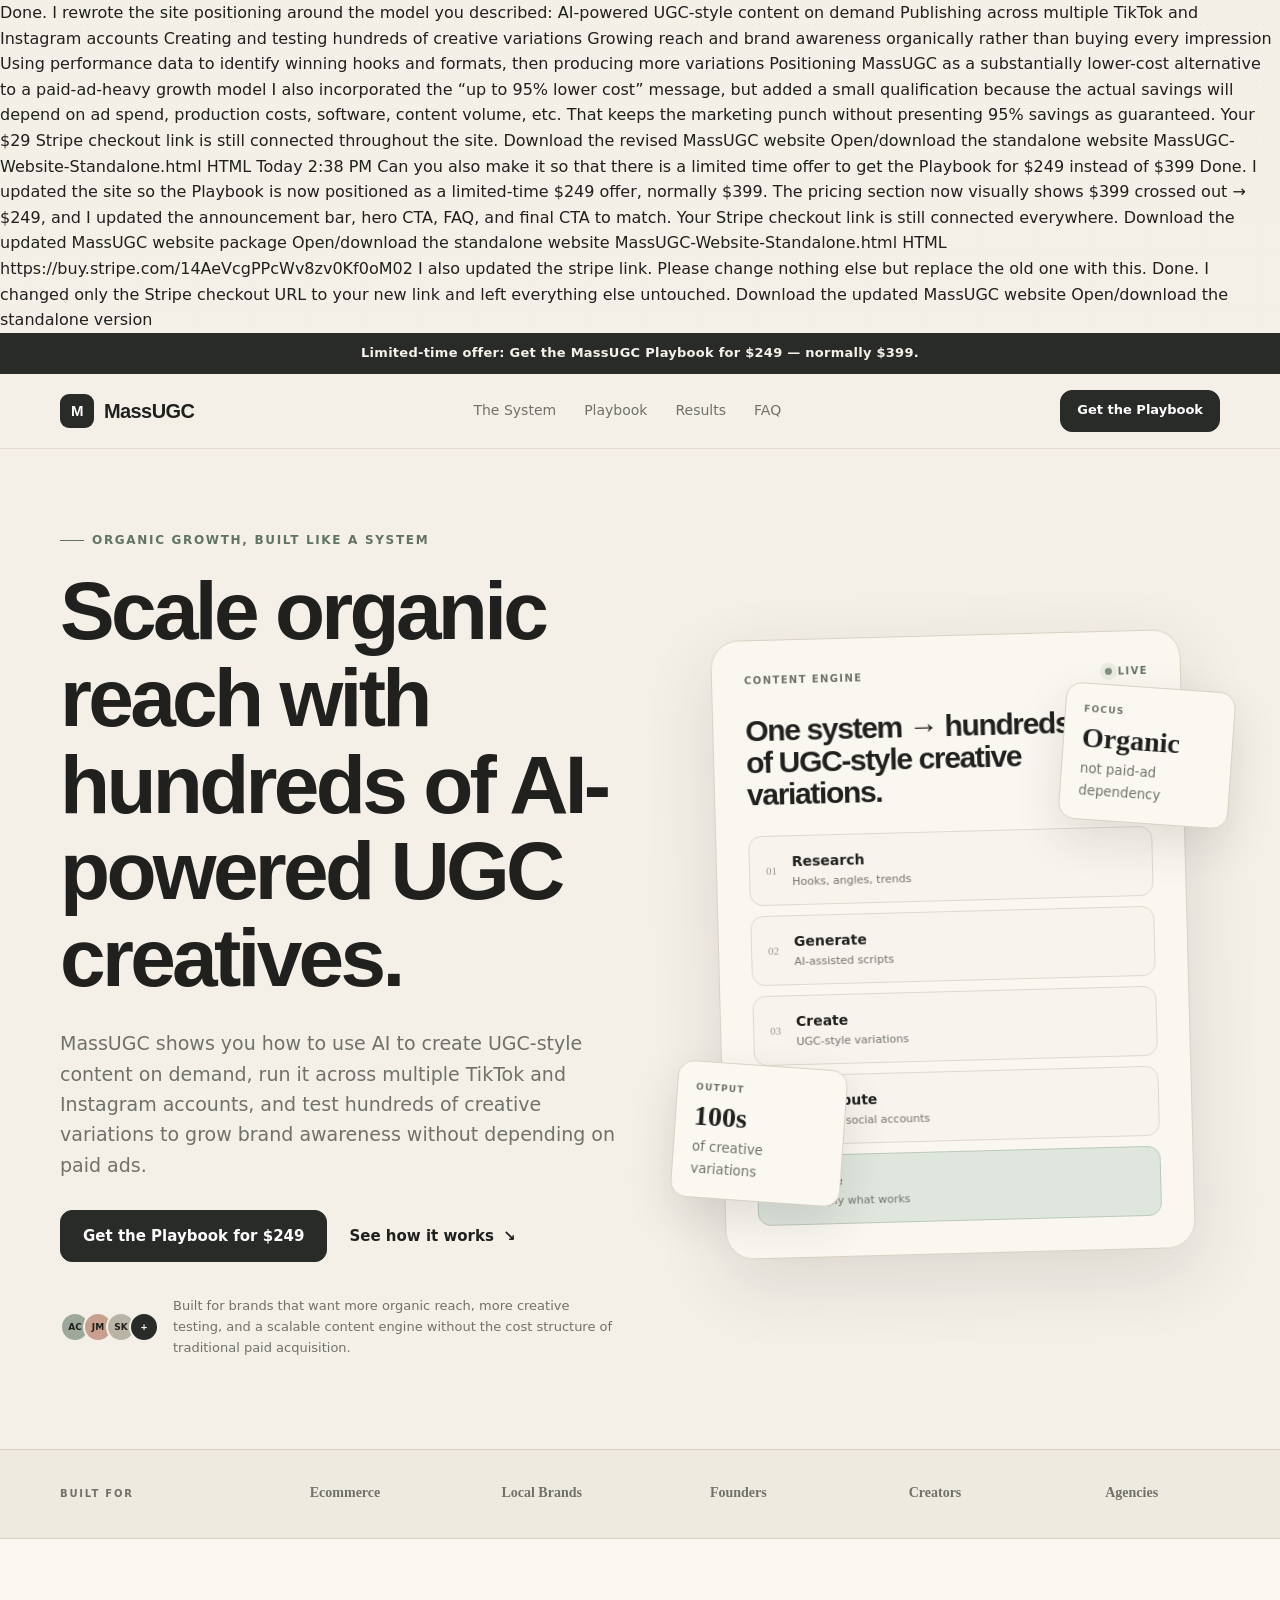
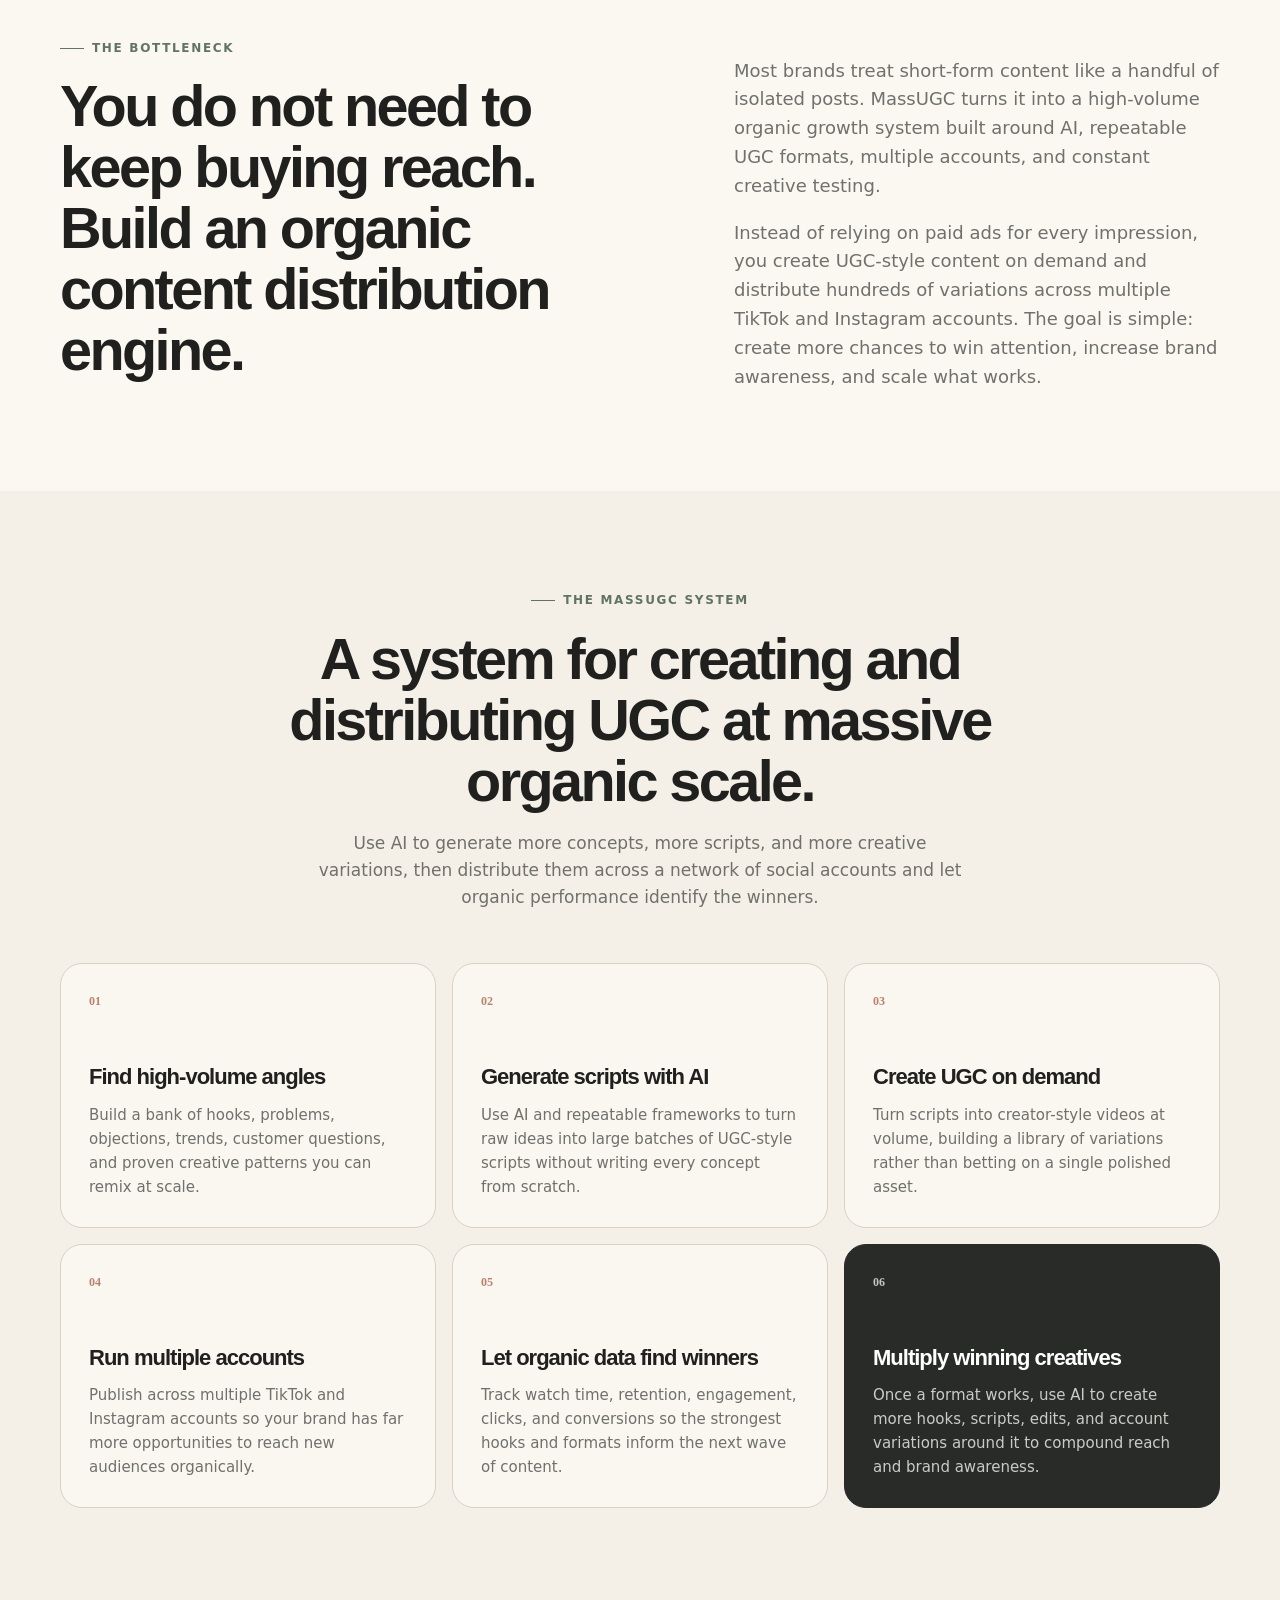
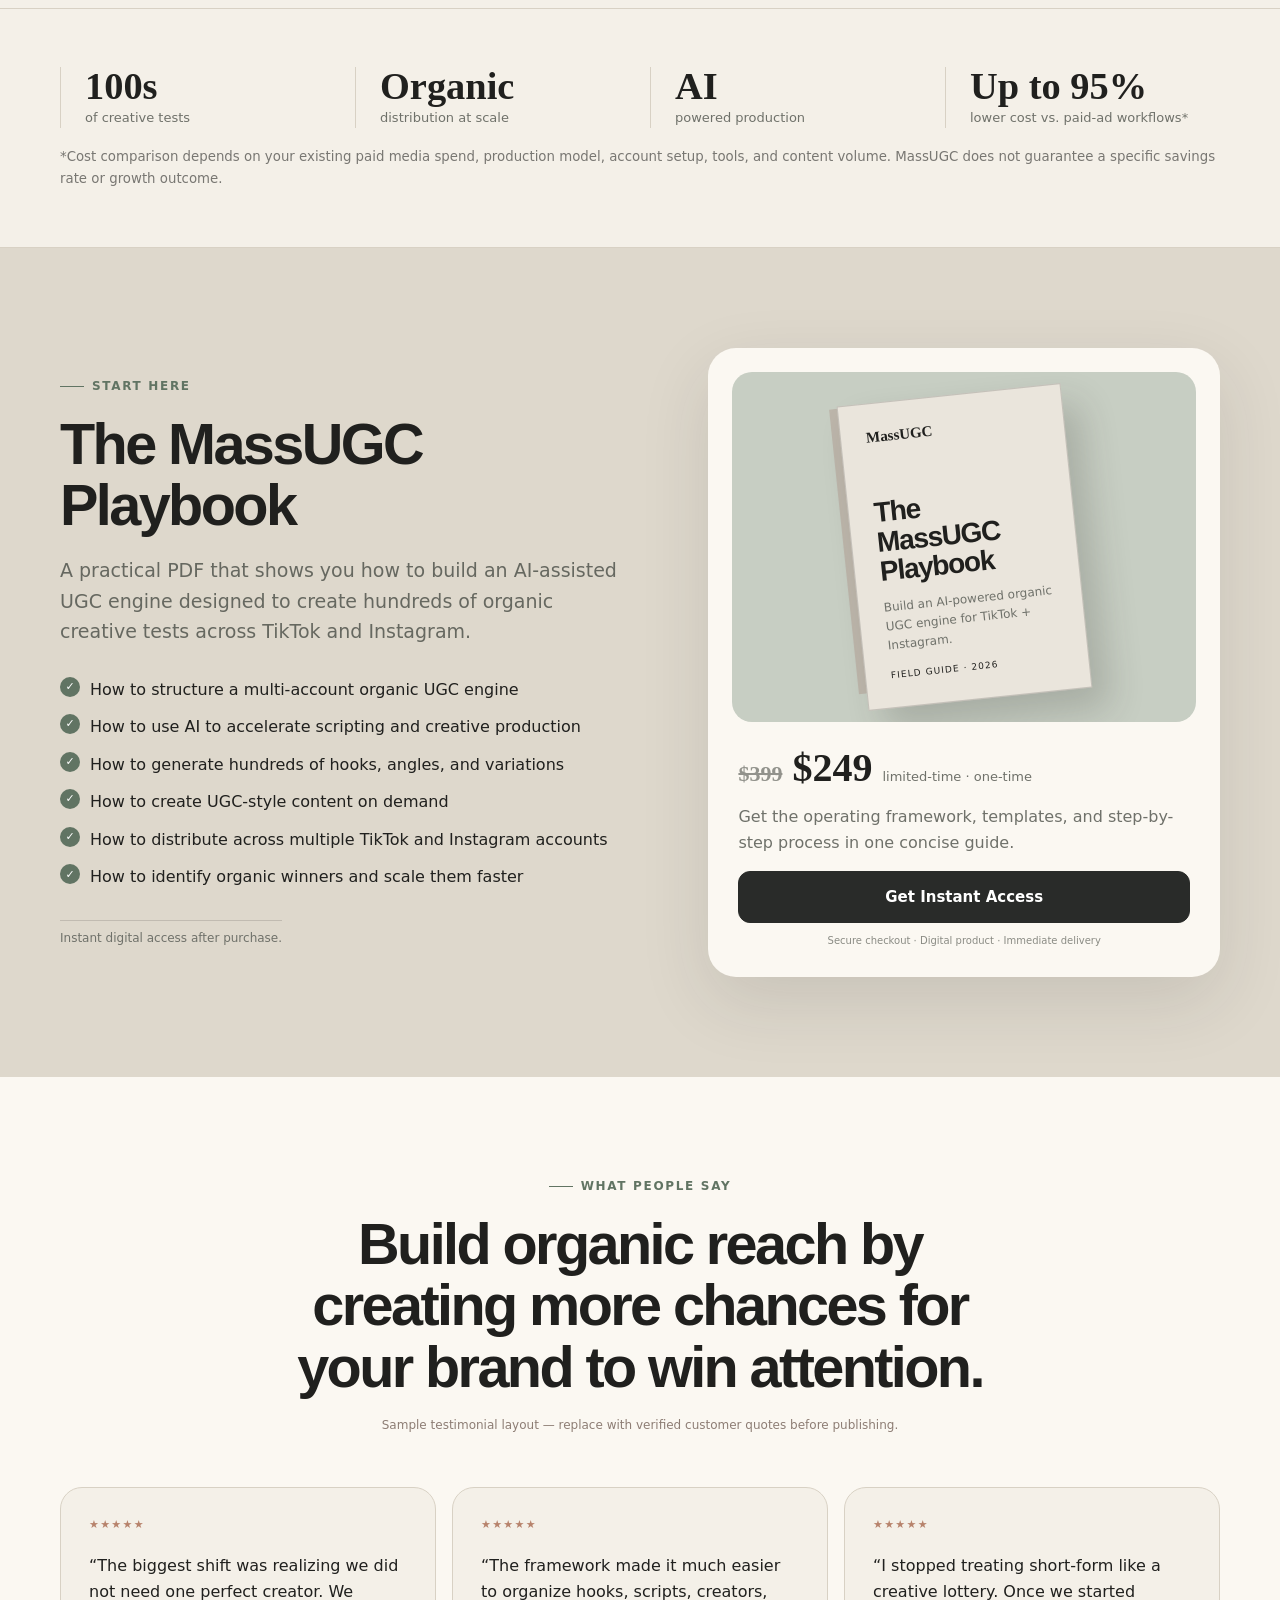
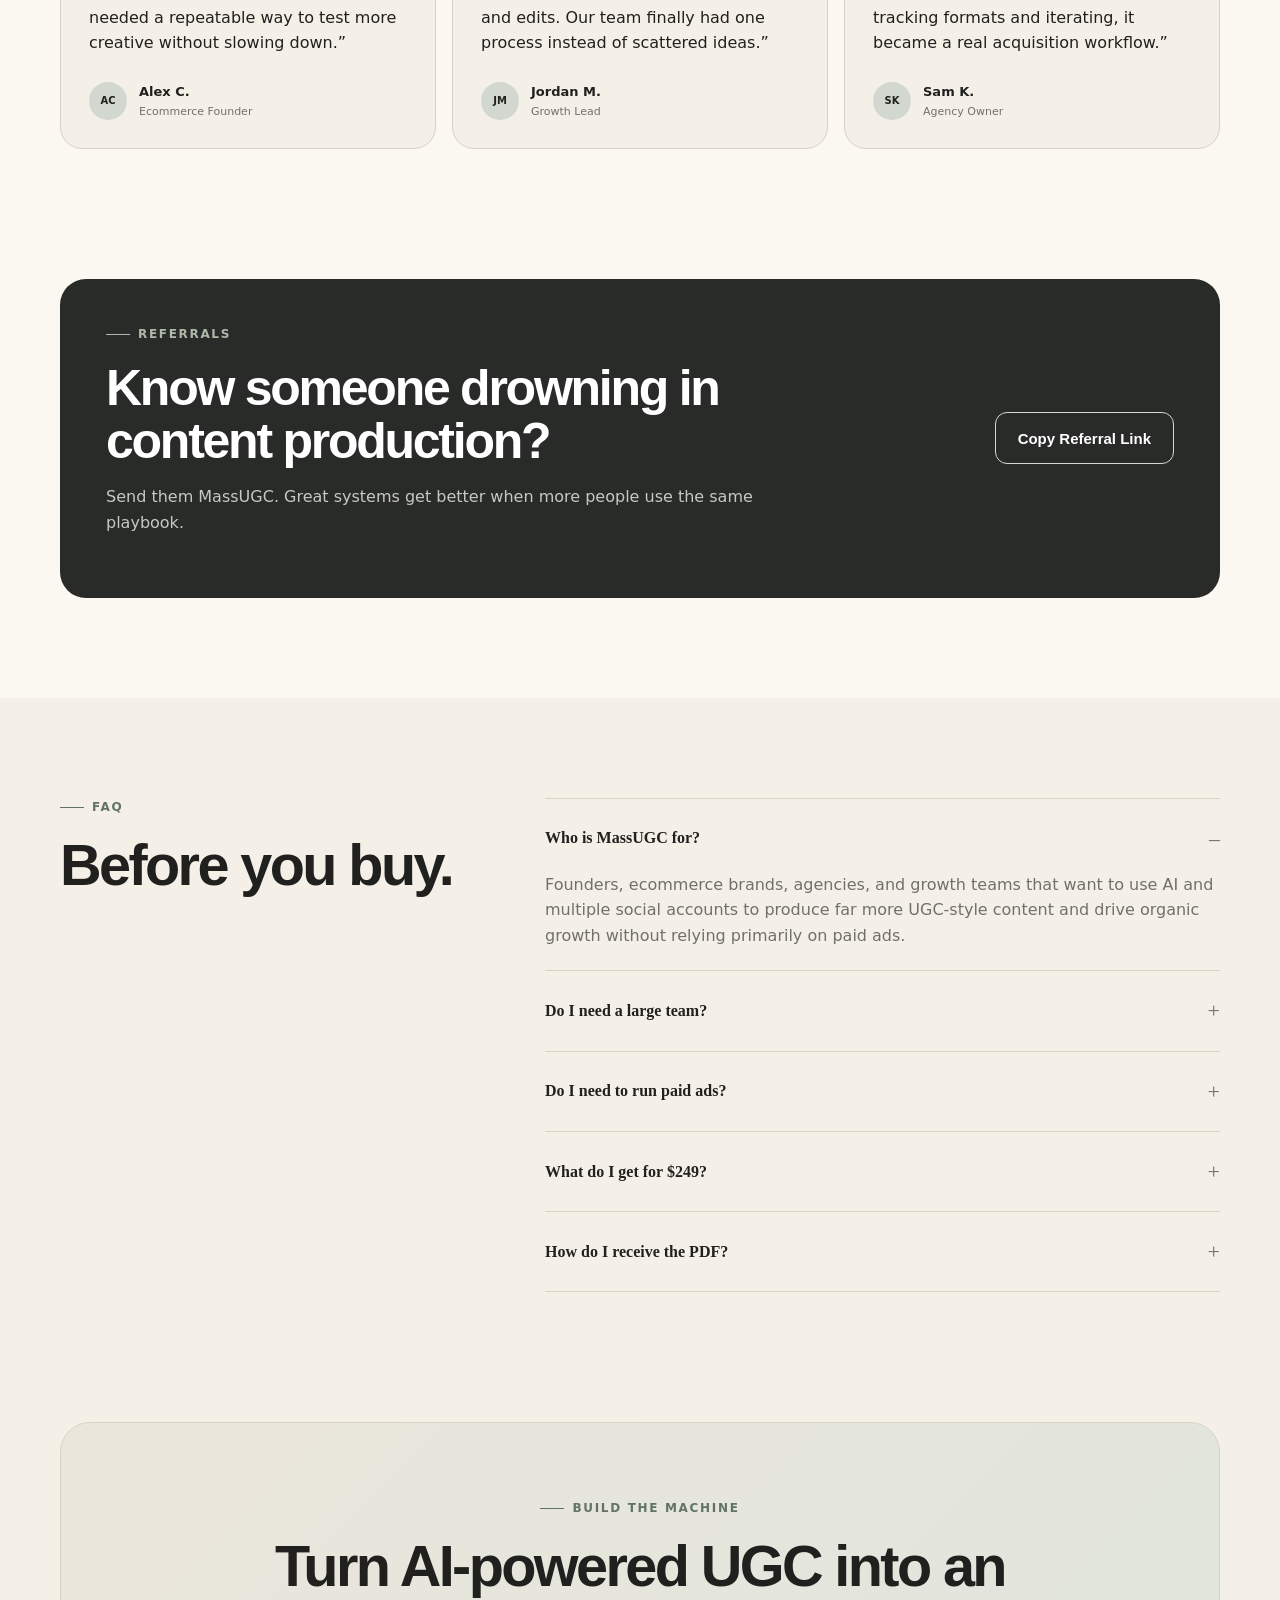
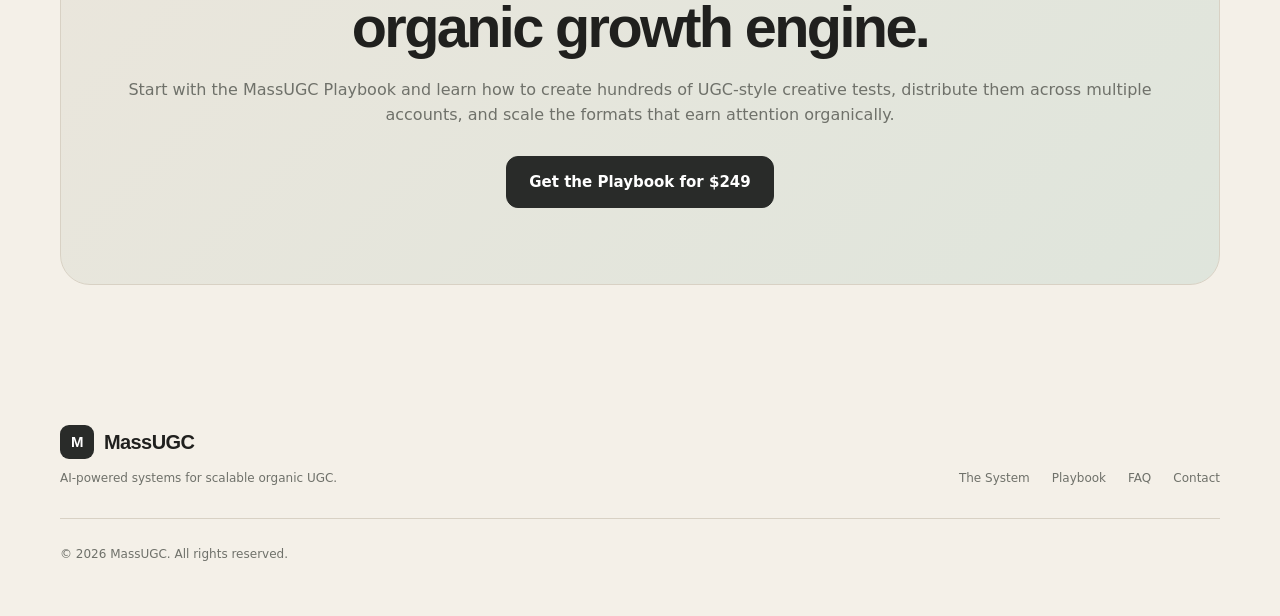
==== commit 4395636b: "Revise pricing and offer details for MassUGC Playbook Updated the website to reflect a limited-time " ====
--- a/index.html
+++ b/index.html
@@ -1,3 +1,45 @@
+Done. I rewrote the site positioning around the model you described:
+
+AI-powered UGC-style content on demand
+Publishing across multiple TikTok and Instagram accounts
+Creating and testing hundreds of creative variations
+Growing reach and brand awareness organically rather than buying every impression
+Using performance data to identify winning hooks and formats, then producing more variations
+Positioning MassUGC as a substantially lower-cost alternative to a paid-ad-heavy growth model
+
+I also incorporated the “up to 95% lower cost” message, but added a small qualification because the actual savings will depend on ad spend, production costs, software, content volume, etc. That keeps the marketing punch without presenting 95% savings as guaranteed.
+
+Your $29 Stripe checkout link is still connected throughout the site.
+
+Download the revised MassUGC website
+
+Open/download the standalone website
+
+MassUGC-Website-Standalone.html
+HTML
+Today 2:38 PM
+Can you also make it so that there is a limited time offer to get the Playbook for $249 instead of $399
+
+Done. I updated the site so the Playbook is now positioned as a limited-time $249 offer, normally $399.
+
+The pricing section now visually shows $399 crossed out → $249, and I updated the announcement bar, hero CTA, FAQ, and final CTA to match. Your Stripe checkout link is still connected everywhere.
+
+Download the updated MassUGC website package
+
+Open/download the standalone website
+
+MassUGC-Website-Standalone.html
+HTML
+https://buy.stripe.com/14AeVcgPPcWv8zv0Kf0oM02
+
+I also updated the stripe link. Please change nothing else but replace the old one with this.
+
+Done. I changed only the Stripe checkout URL to your new link and left everything else untouched.
+
+Download the updated MassUGC website
+
+Open/download the standalone version
+
 <!DOCTYPE html>
 <html lang="en">
 <head>
@@ -182,7 +224,8 @@
 .mock-cover small { margin-top: auto; font-size: 9px; letter-spacing: .12em; }
 .mock-spine { position: absolute; width: 18px; height: 286px; background: #bcb5aa; transform: translate(-111px, 4px) rotate(-6deg); z-index: 0; }
 .offer-content { padding: 26px 6px 4px; }
-.price-row { display: flex; align-items: baseline; gap: 10px; }
+.price-row { display: flex; align-items: baseline; gap: 10px; flex-wrap: wrap; }
+.original-price { color: var(--muted); font: 600 22px/1 "Manrope"; text-decoration: line-through; opacity: .75; }
 .price { font: 800 40px/1 "Manrope"; }
 .price-note { color: var(--muted); font-size: 13px; }
 .offer-content > p { color: var(--muted); }
@@ -281,7 +324,7 @@
   </style>
 </head>
 <body>
-  <div class="announcement">The MassUGC Playbook is now available — launch your content engine for $29.</div>
+  <div class="announcement">Limited-time offer: Get the MassUGC Playbook for $249 — normally $399.</div>
 
   <header class="nav-wrap">
     <nav class="nav container">
@@ -295,7 +338,7 @@
         <a href="#proof">Results</a>
         <a href="#faq">FAQ</a>
       </div>
-      <a class="btn btn-small" href="https://buy.stripe.com/fZuaEWgPP6y73fb64z0oM01">Get the Playbook</a>
+      <a class="btn btn-small" href="https://buy.stripe.com/14AeVcgPPcWv8zv0Kf0oM02">Get the Playbook</a>
     </nav>
   </header>
 
@@ -307,7 +350,7 @@
           <h1>Scale organic reach with hundreds of AI-powered UGC creatives.</h1>
           <p class="hero-sub">MassUGC shows you how to use AI to create UGC-style content on demand, run it across multiple TikTok and Instagram accounts, and test hundreds of creative variations to grow brand awareness without depending on paid ads.</p>
           <div class="hero-actions">
-            <a class="btn" href="https://buy.stripe.com/fZuaEWgPP6y73fb64z0oM01">Get the $29 Playbook</a>
+            <a class="btn" href="https://buy.stripe.com/14AeVcgPPcWv8zv0Kf0oM02">Get the Playbook for $249</a>
             <a class="text-link" href="#system">See how it works <span>↘</span></a>
           </div>
           <div class="mini-proof">
@@ -441,9 +484,9 @@
             </div>
           </div>
           <div class="offer-content">
-            <div class="price-row"><span class="price">$29</span><span class="price-note">one-time</span></div>
+            <div class="price-row"><span class="original-price">$399</span><span class="price">$249</span><span class="price-note">limited-time · one-time</span></div>
             <p>Get the operating framework, templates, and step-by-step process in one concise guide.</p>
-            <a id="checkout-btn" class="btn btn-full" href="https://buy.stripe.com/fZuaEWgPP6y73fb64z0oM01" data-checkout-url="https://buy.stripe.com/fZuaEWgPP6y73fb64z0oM01">Get Instant Access</a>
+            <a id="checkout-btn" class="btn btn-full" href="https://buy.stripe.com/14AeVcgPPcWv8zv0Kf0oM02" data-checkout-url="https://buy.stripe.com/14AeVcgPPcWv8zv0Kf0oM02">Get Instant Access</a>
             <small class="secure-note">Secure checkout · Digital product · Immediate delivery</small>
           </div>
         </div>
@@ -508,7 +551,7 @@
             <p>No. MassUGC is built around organic distribution. The system is designed to help you create UGC-style content at volume and publish it across multiple TikTok and Instagram accounts so you can grow reach and brand awareness without having to buy every impression.</p>
           </details>
           <details>
-            <summary>What do I get for $29?</summary>
+            <summary>What do I get for $249?</summary>
             <p>A concise digital playbook explaining how to use AI, repeatable UGC formats, multiple TikTok and Instagram accounts, and organic performance data to build a scalable short-form content engine.</p>
           </details>
           <details>
@@ -524,7 +567,7 @@
         <span class="eyebrow">Build the machine</span>
         <h2>Turn AI-powered UGC into an organic growth engine.</h2>
         <p>Start with the MassUGC Playbook and learn how to create hundreds of UGC-style creative tests, distribute them across multiple accounts, and scale the formats that earn attention organically.</p>
-        <a class="btn" href="https://buy.stripe.com/fZuaEWgPP6y73fb64z0oM01">Get the Playbook for $29</a>
+        <a class="btn" href="https://buy.stripe.com/14AeVcgPPcWv8zv0Kf0oM02">Get the Playbook for $249</a>
       </div>
     </section>
   </main>
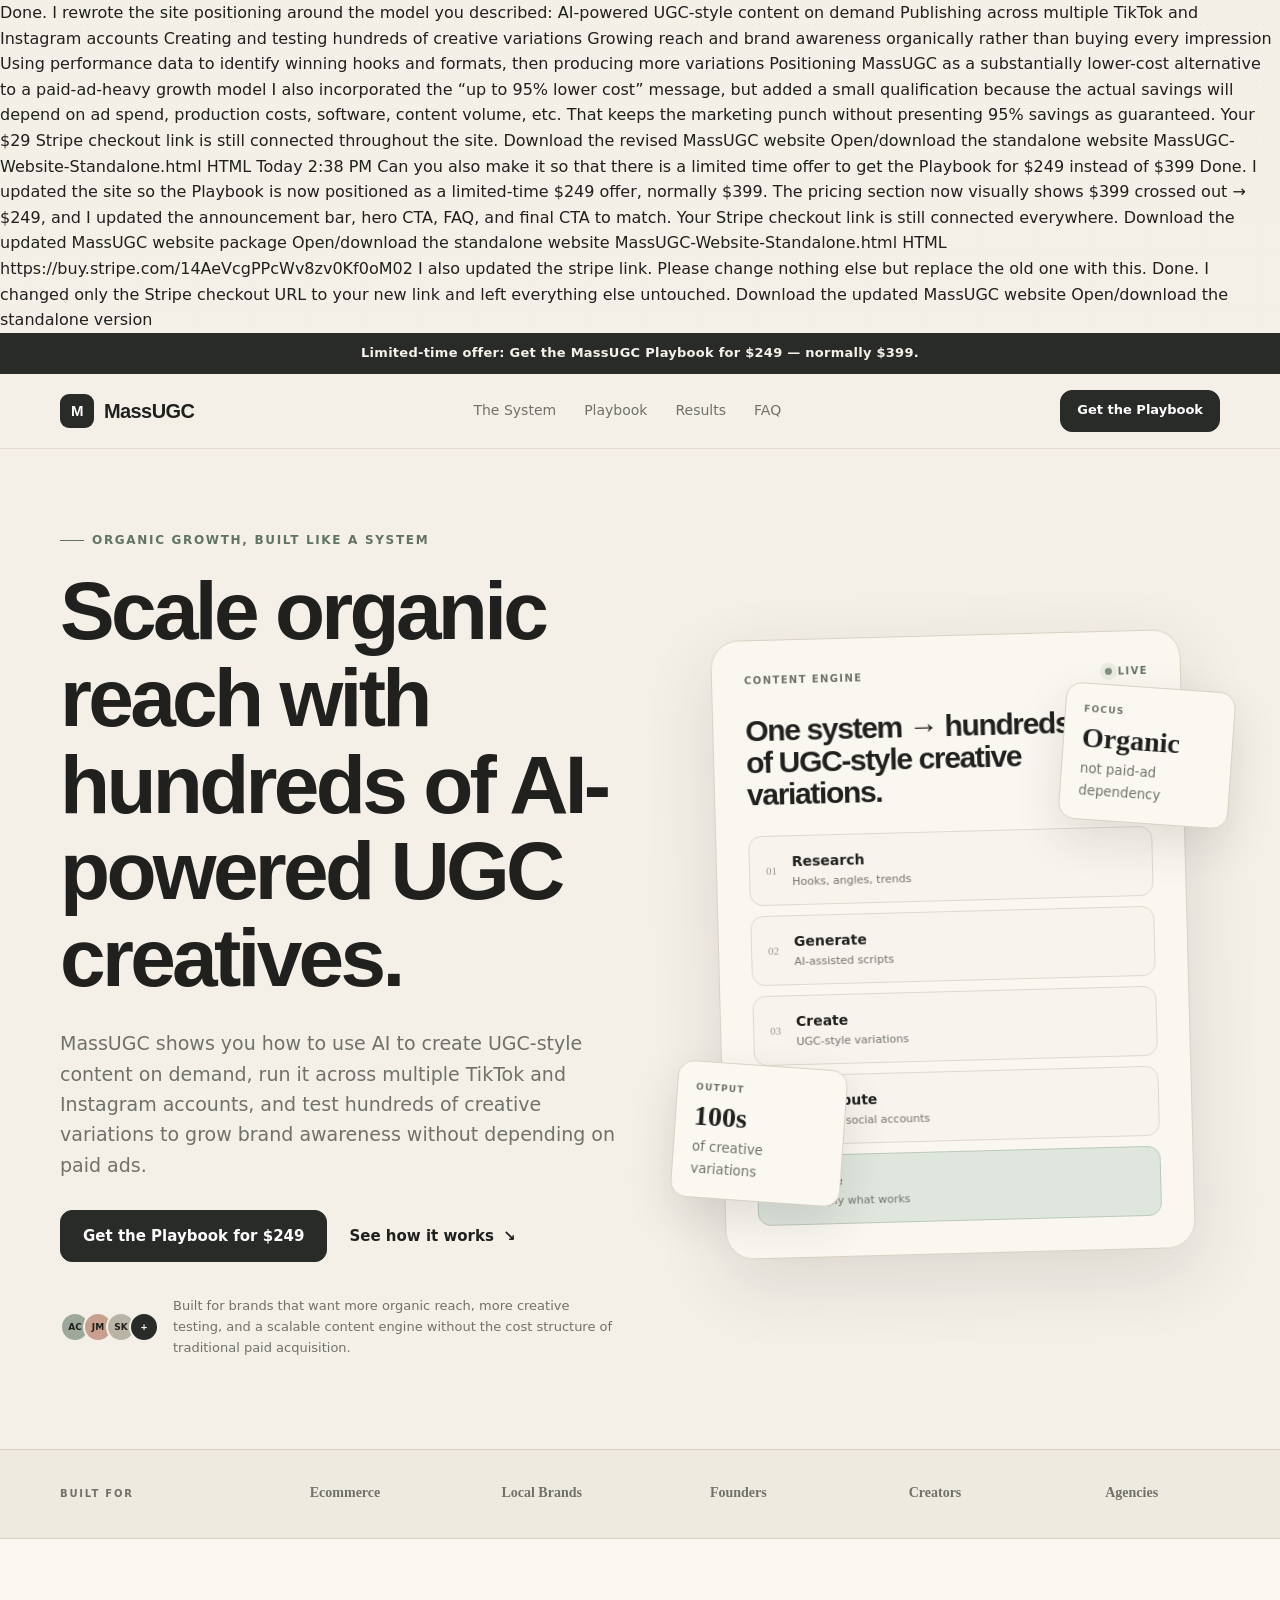
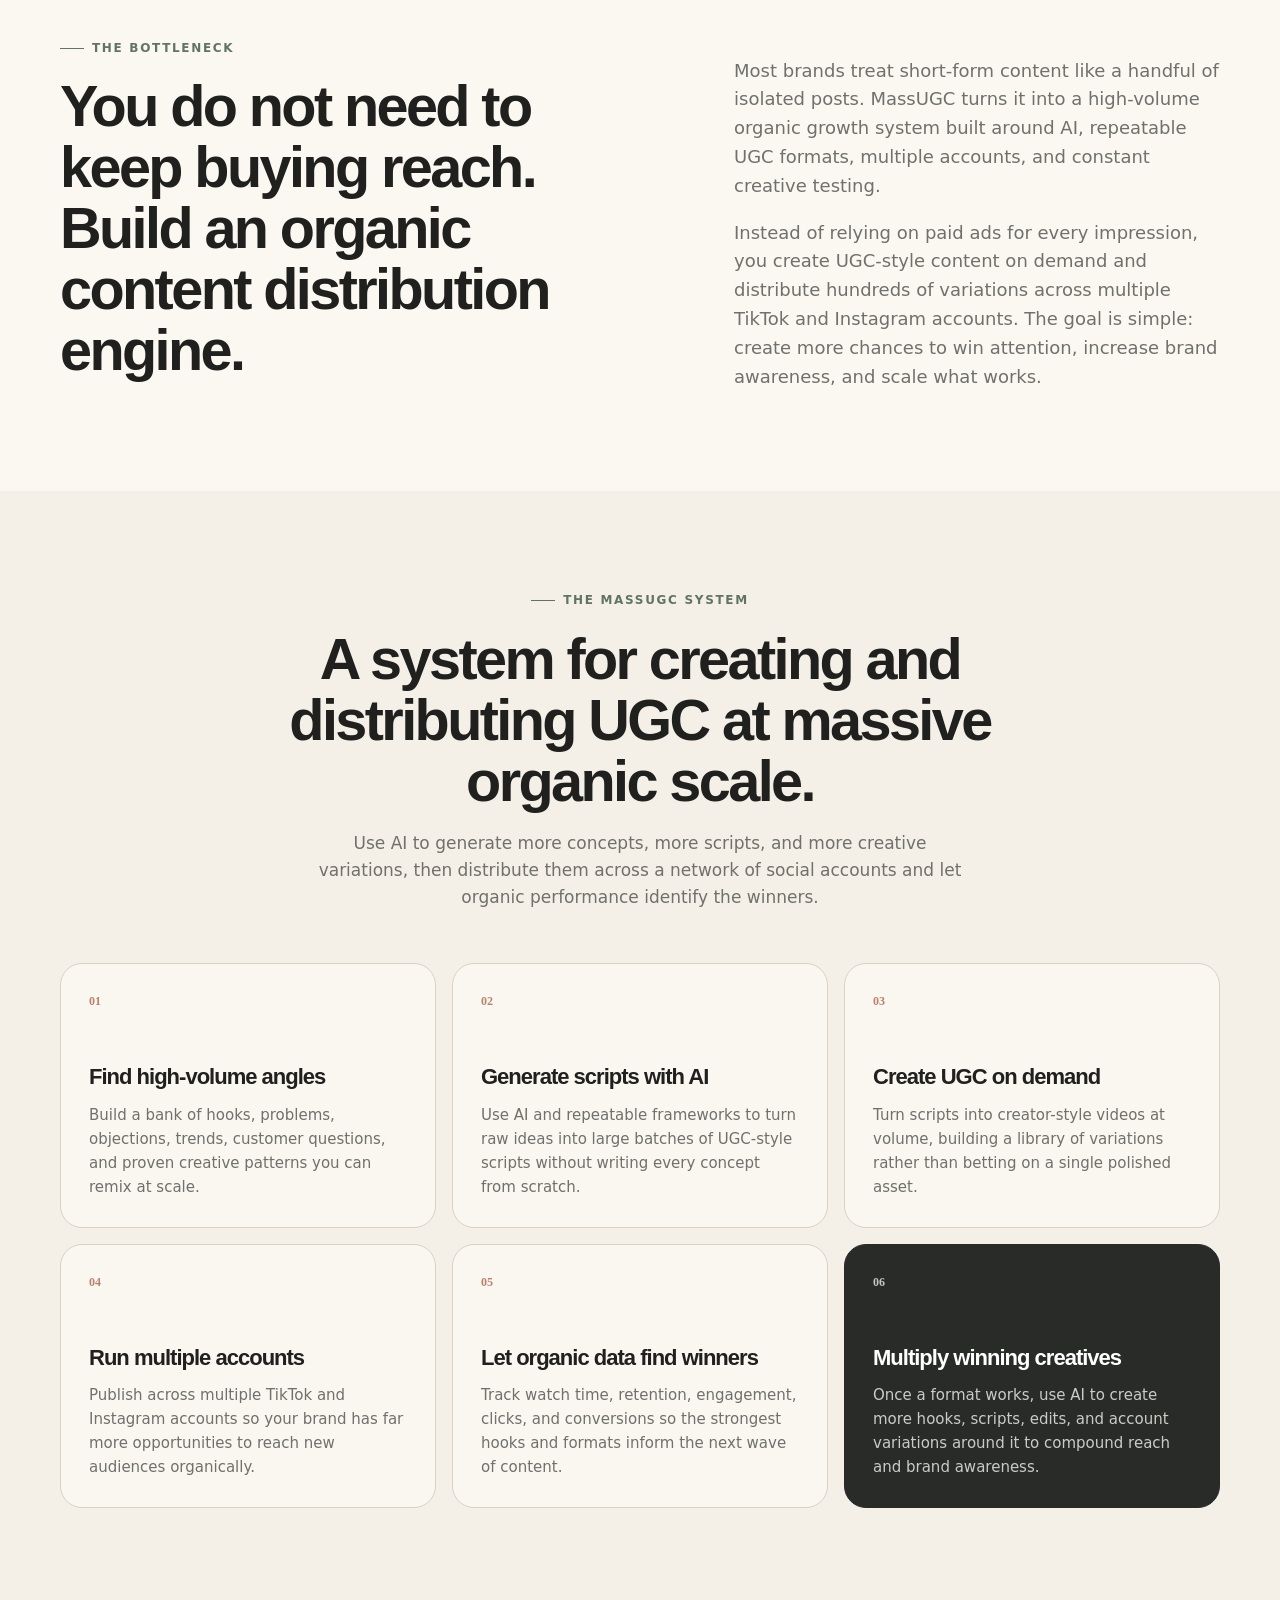
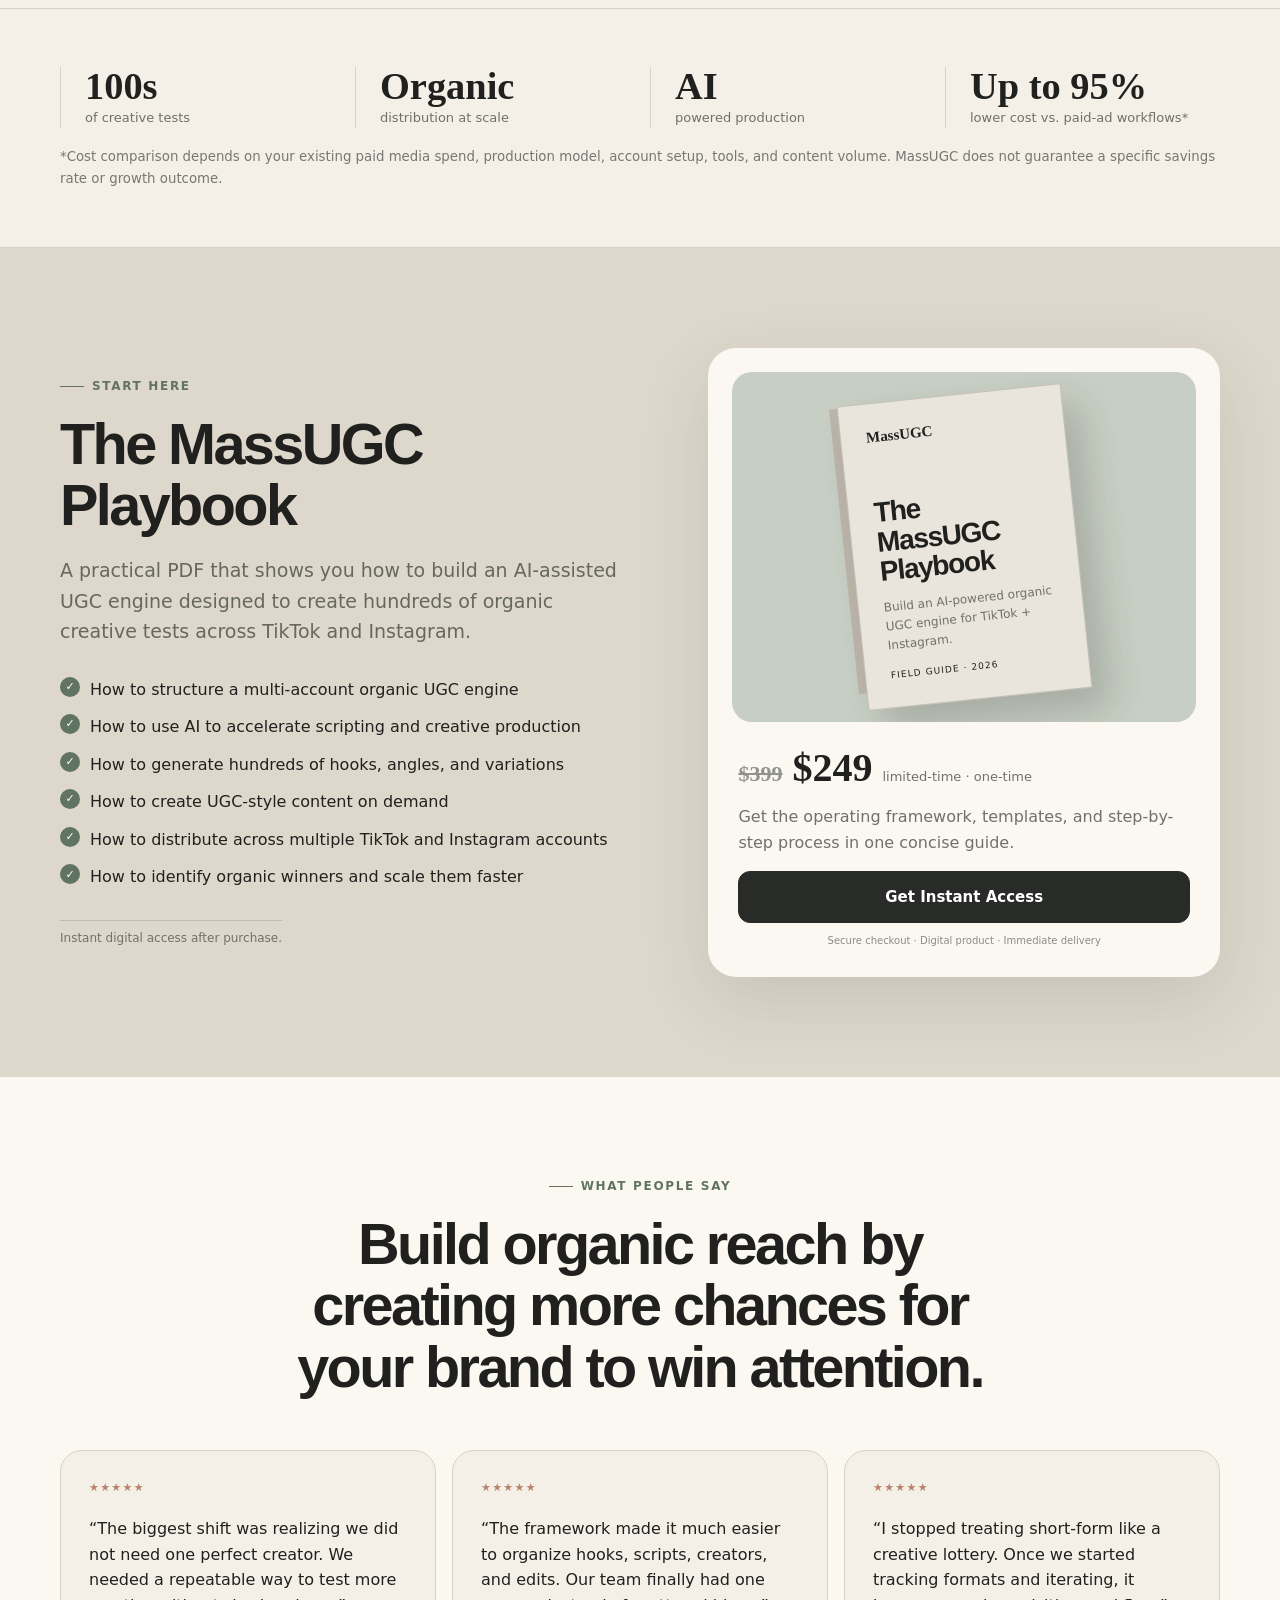
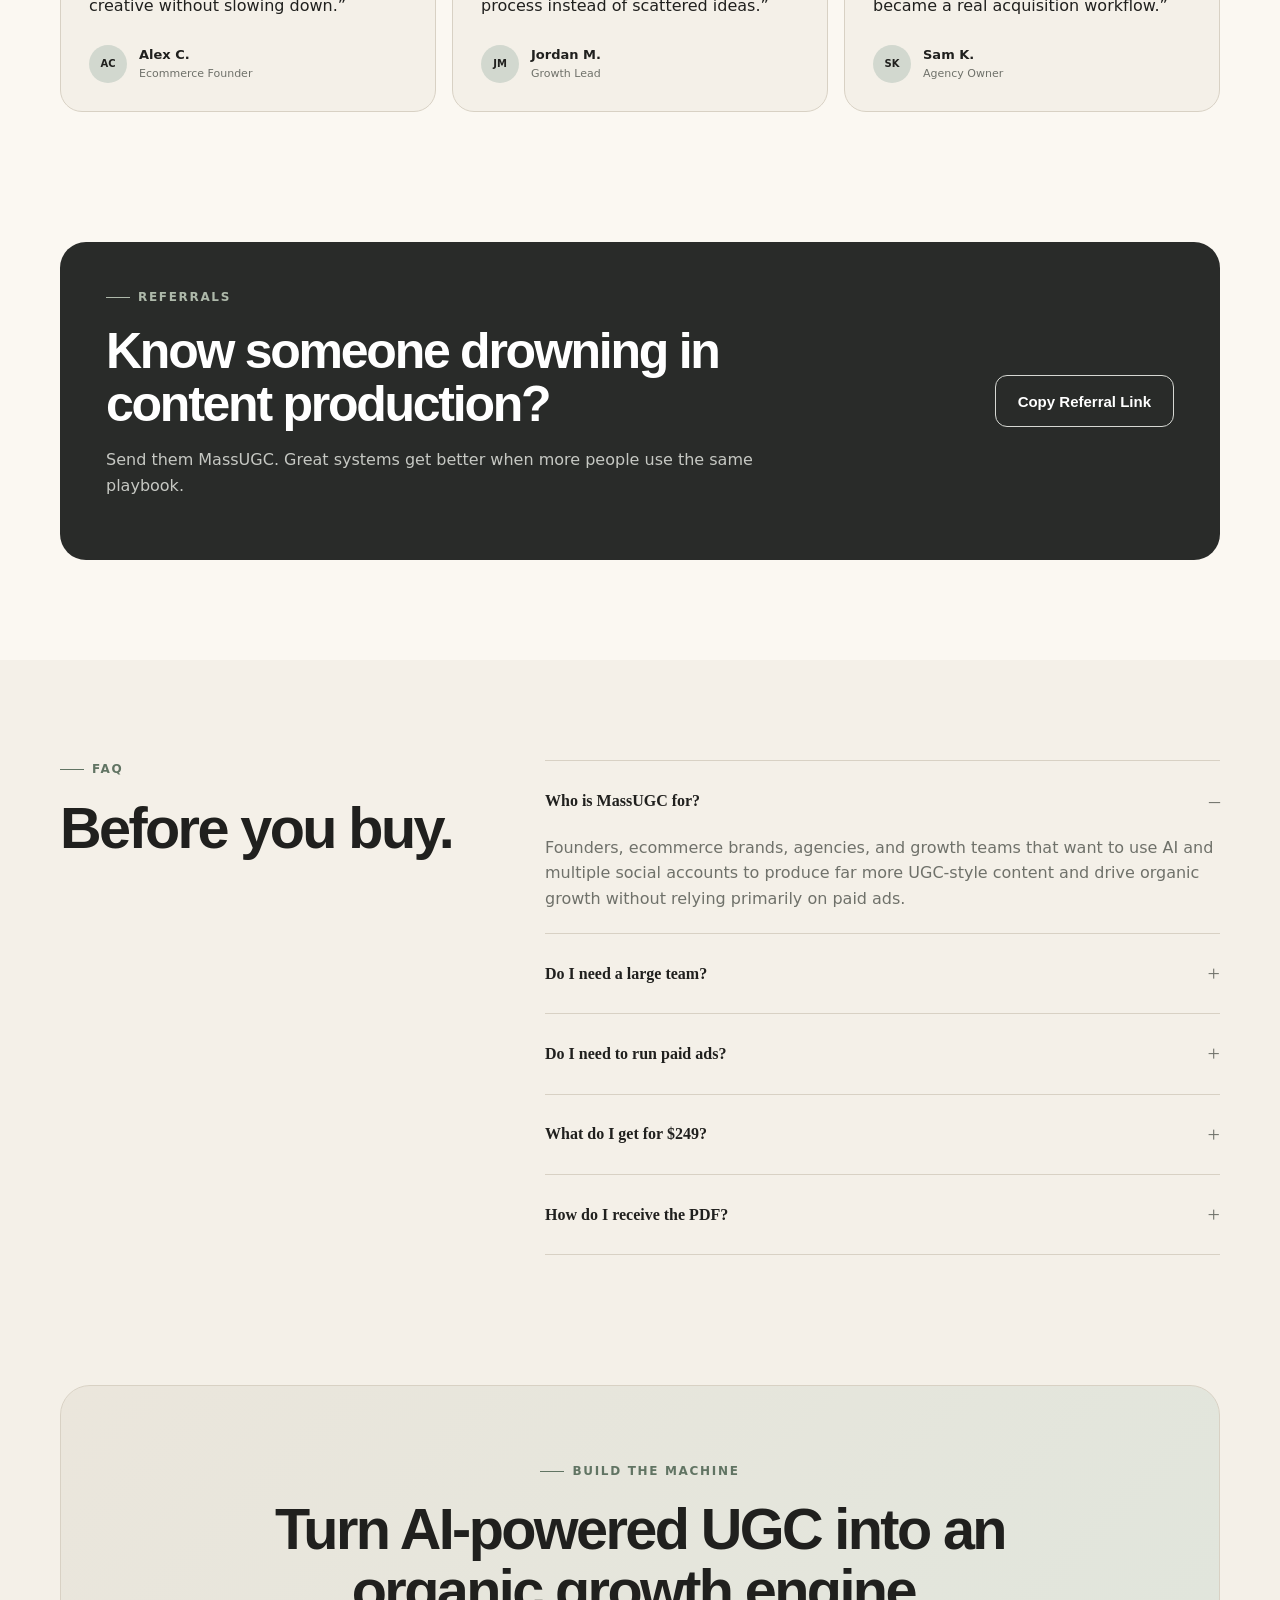
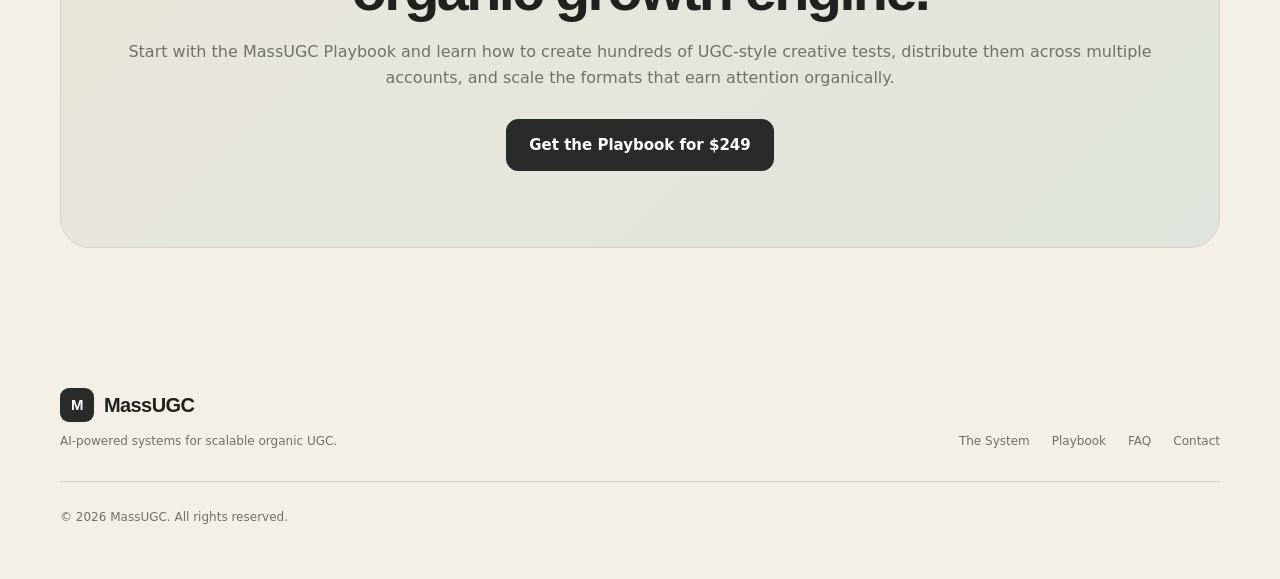
==== commit 3c7ec5a2: "Update testimonial disclaimer in index.html Removed placeholder text for testimonials." ====
--- a/index.html
+++ b/index.html
@@ -498,7 +498,7 @@
         <div class="section-heading centered reveal">
           <span class="eyebrow">What people say</span>
           <h2>Build organic reach by creating more chances for your brand to win attention.</h2>
-          <p class="testimonial-disclaimer">Sample testimonial layout — replace with verified customer quotes before publishing.</p>
+        </p>
         </div>
         <div class="testimonial-grid">
           <article class="testimonial-card reveal">
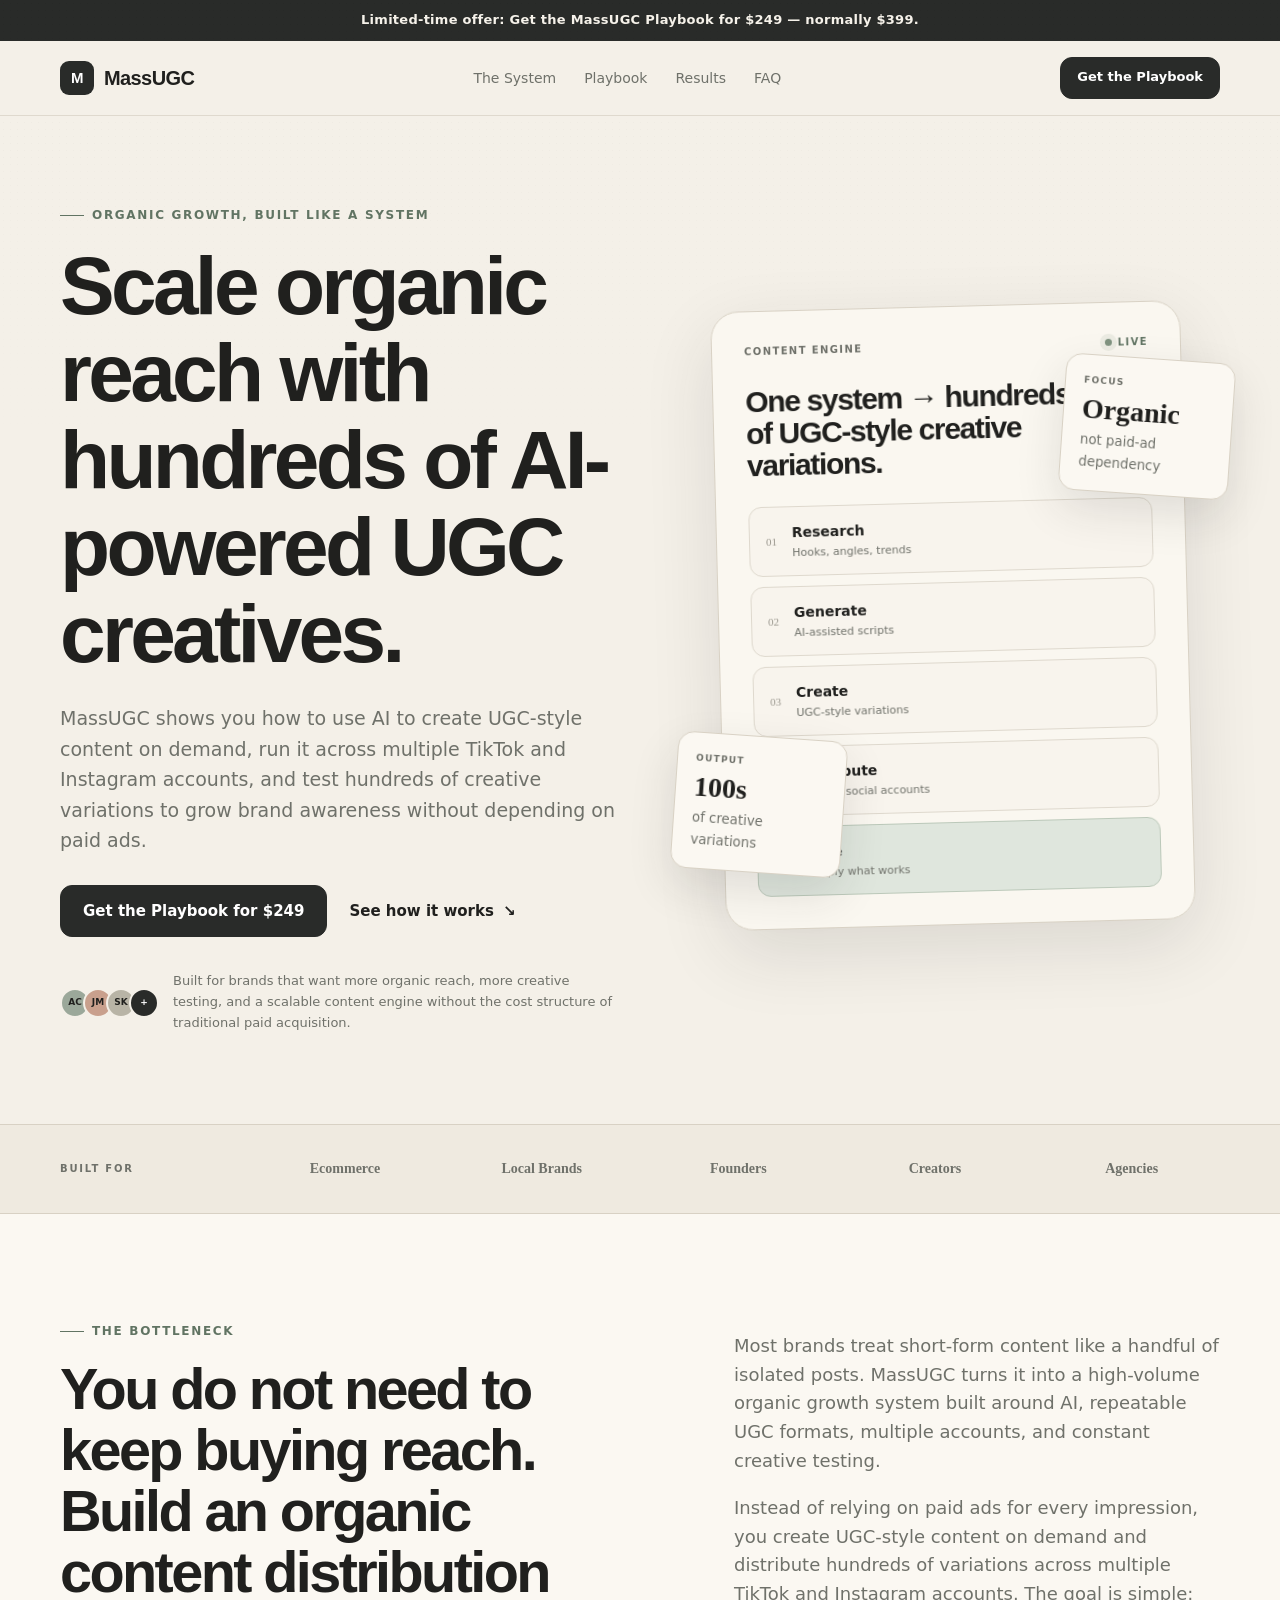
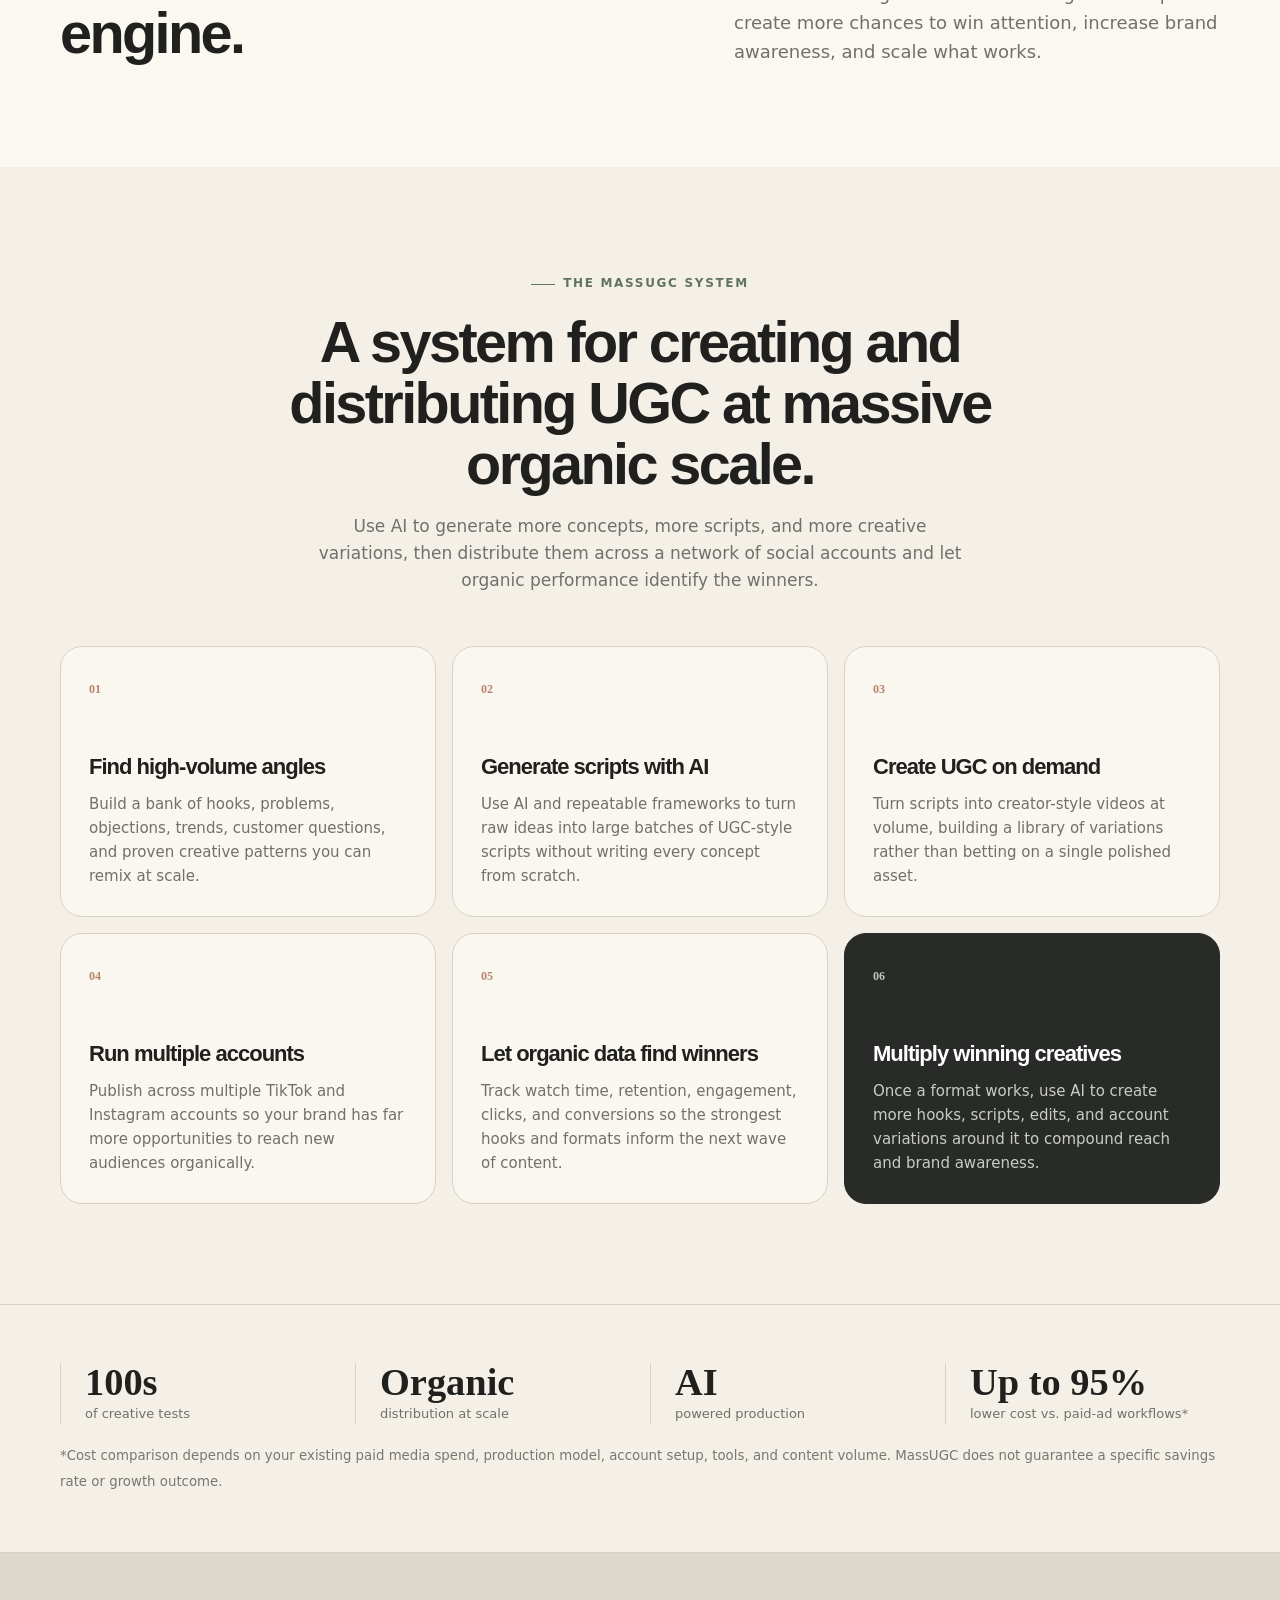
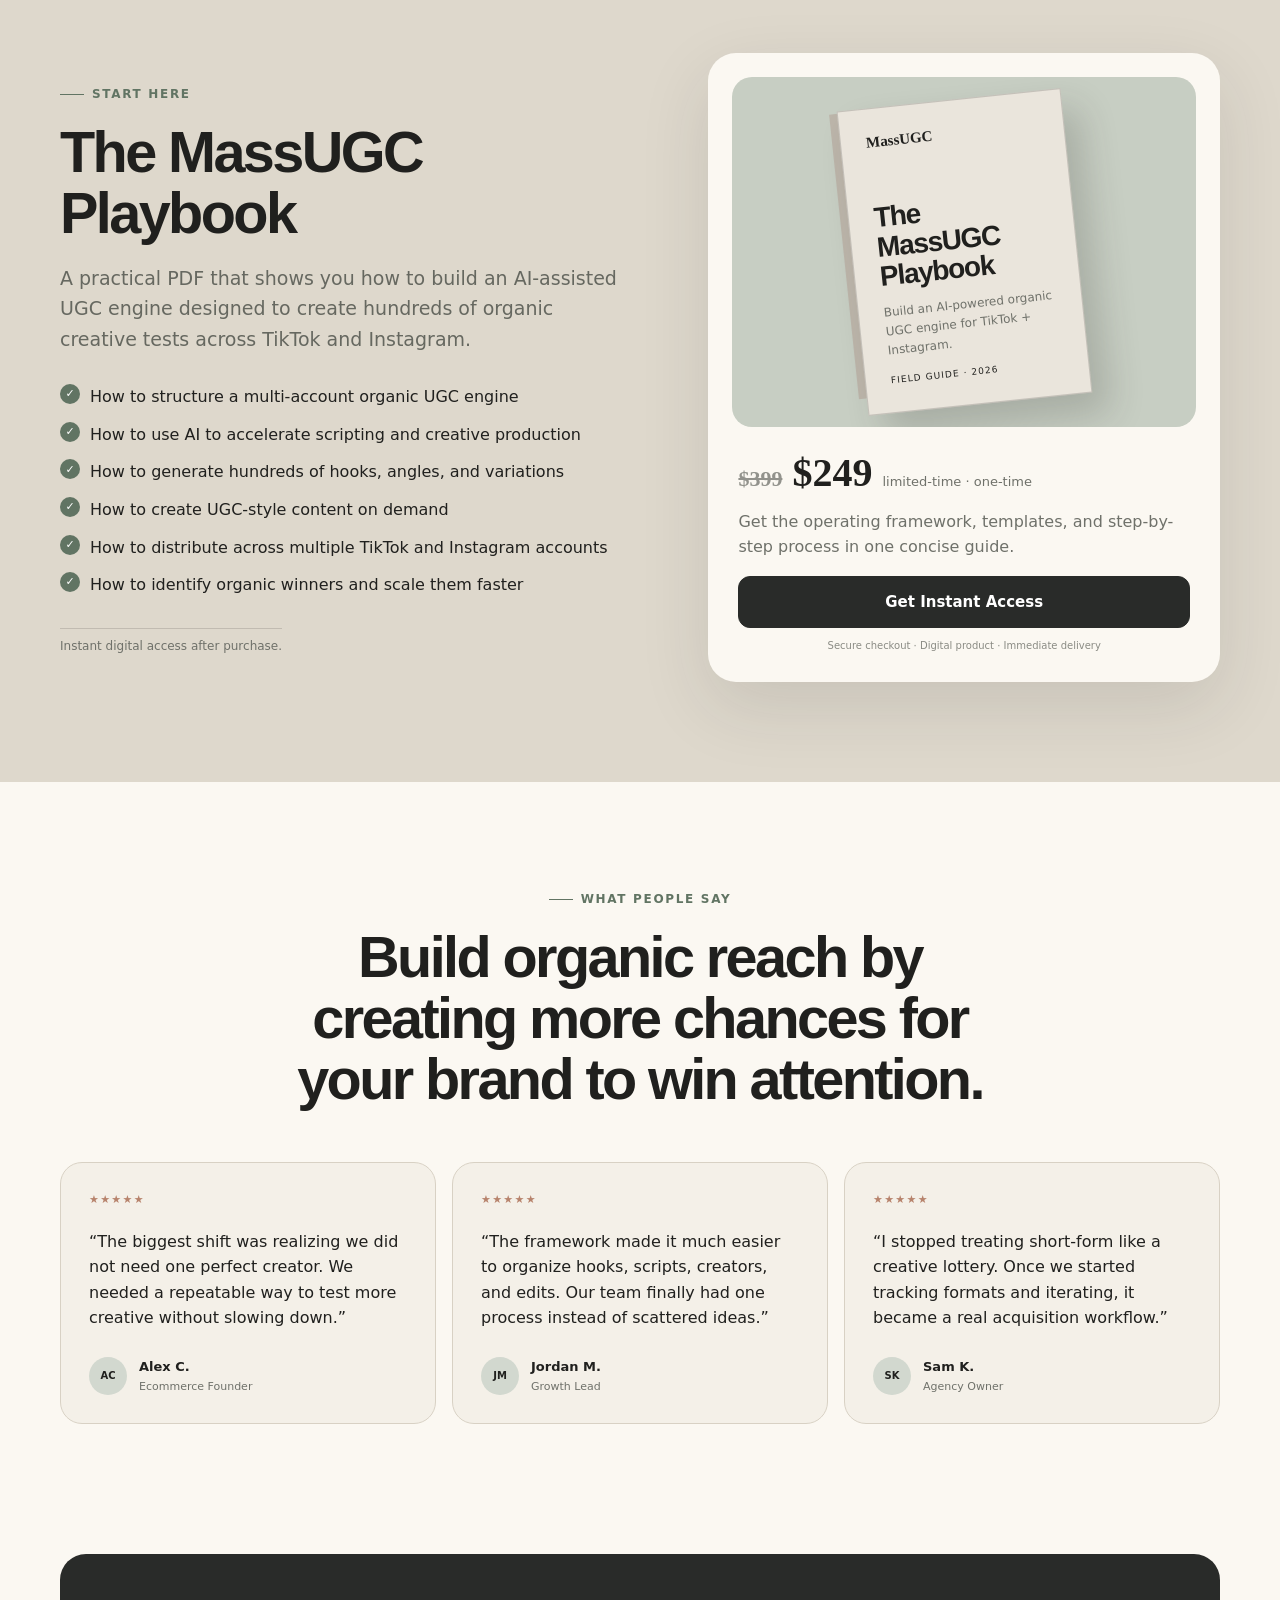
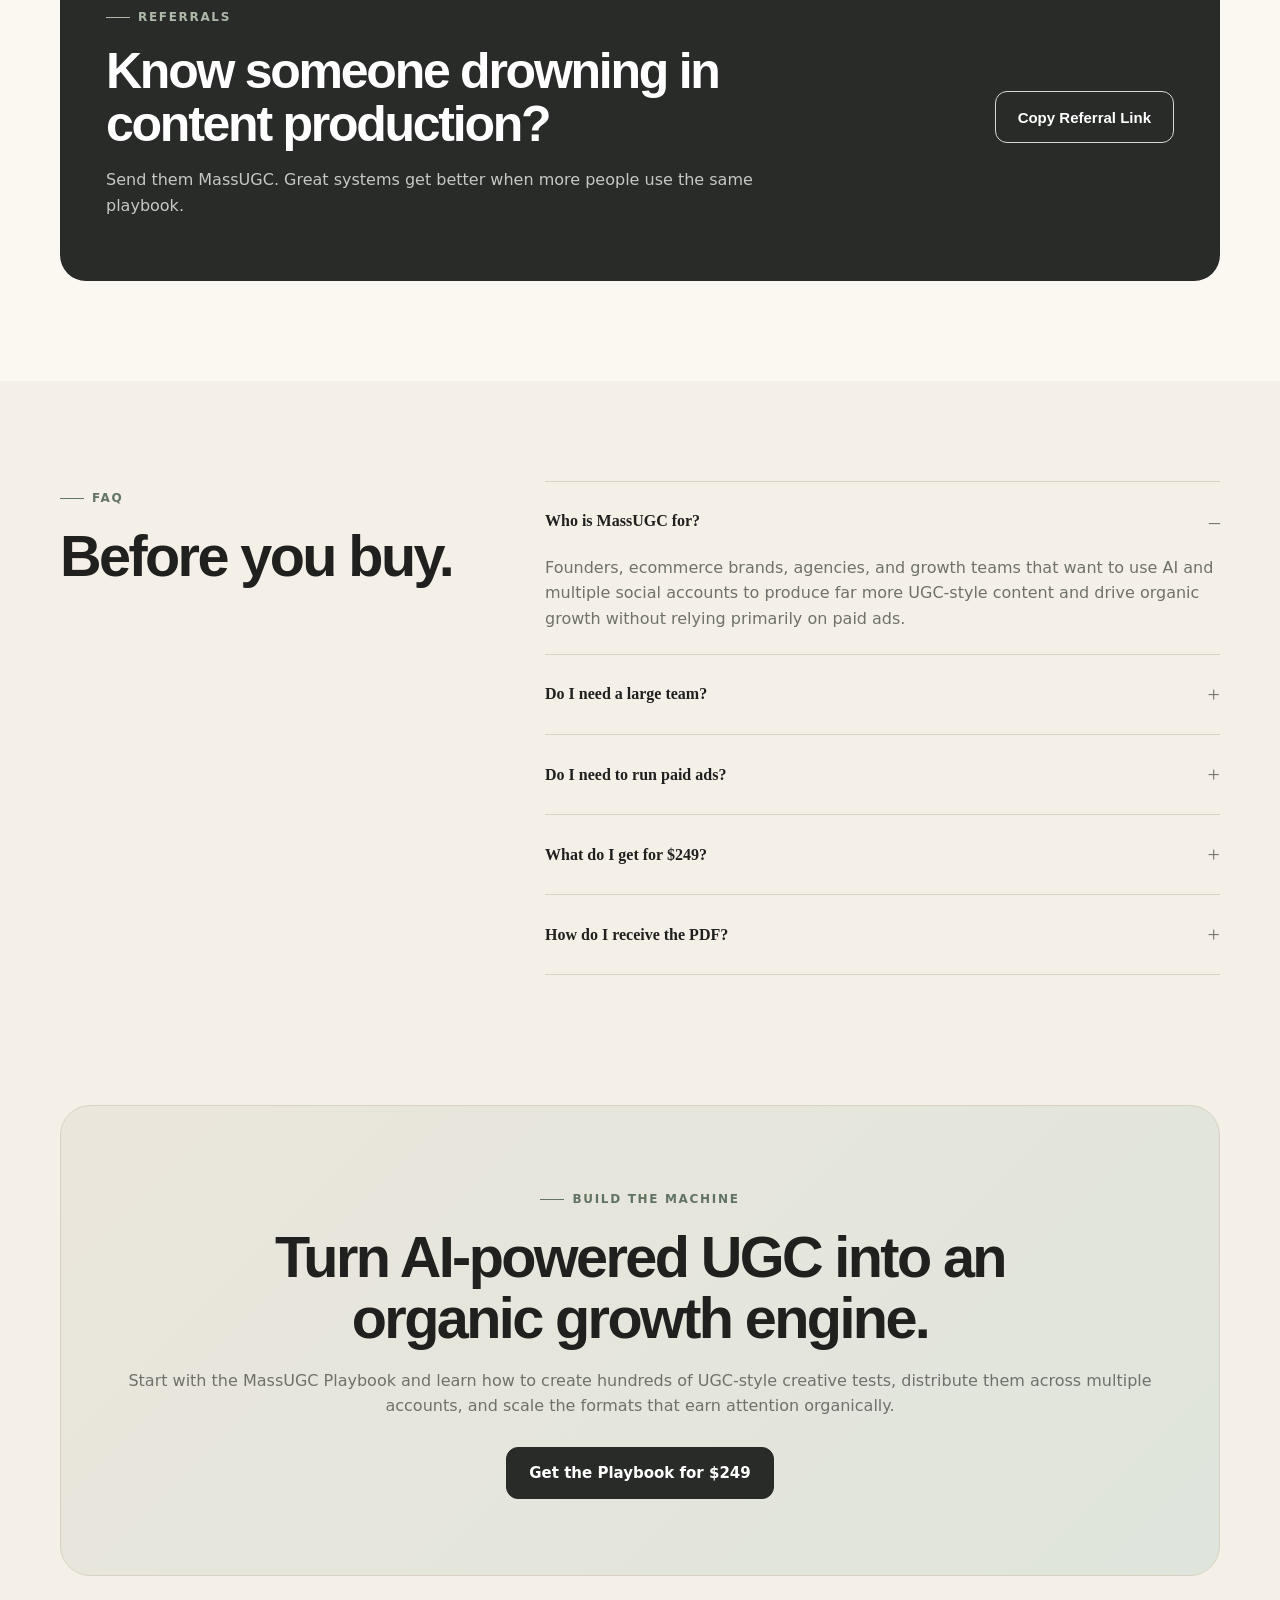
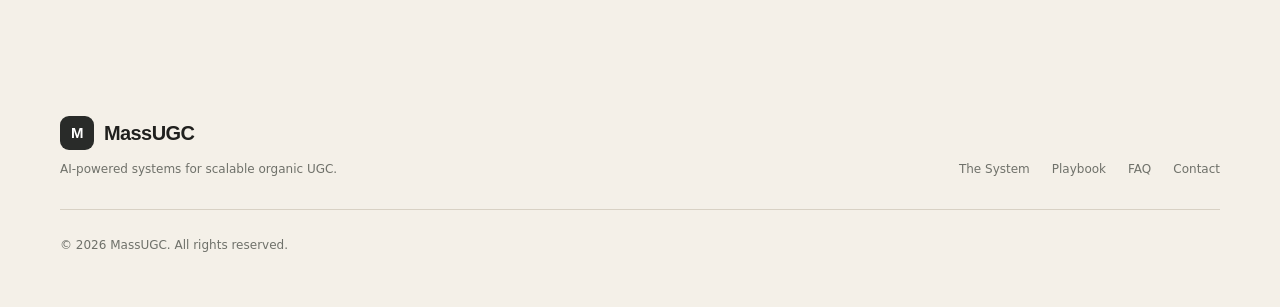
==== commit 7ea6d405: "Revise pricing for Playbook and update Stripe link Updated the site to reflect a limited-time offer " ====
--- a/index.html
+++ b/index.html
@@ -1,45 +1,3 @@
-Done. I rewrote the site positioning around the model you described:
-
-AI-powered UGC-style content on demand
-Publishing across multiple TikTok and Instagram accounts
-Creating and testing hundreds of creative variations
-Growing reach and brand awareness organically rather than buying every impression
-Using performance data to identify winning hooks and formats, then producing more variations
-Positioning MassUGC as a substantially lower-cost alternative to a paid-ad-heavy growth model
-
-I also incorporated the “up to 95% lower cost” message, but added a small qualification because the actual savings will depend on ad spend, production costs, software, content volume, etc. That keeps the marketing punch without presenting 95% savings as guaranteed.
-
-Your $29 Stripe checkout link is still connected throughout the site.
-
-Download the revised MassUGC website
-
-Open/download the standalone website
-
-MassUGC-Website-Standalone.html
-HTML
-Today 2:38 PM
-Can you also make it so that there is a limited time offer to get the Playbook for $249 instead of $399
-
-Done. I updated the site so the Playbook is now positioned as a limited-time $249 offer, normally $399.
-
-The pricing section now visually shows $399 crossed out → $249, and I updated the announcement bar, hero CTA, FAQ, and final CTA to match. Your Stripe checkout link is still connected everywhere.
-
-Download the updated MassUGC website package
-
-Open/download the standalone website
-
-MassUGC-Website-Standalone.html
-HTML
-https://buy.stripe.com/14AeVcgPPcWv8zv0Kf0oM02
-
-I also updated the stripe link. Please change nothing else but replace the old one with this.
-
-Done. I changed only the Stripe checkout URL to your new link and left everything else untouched.
-
-Download the updated MassUGC website
-
-Open/download the standalone version
-
 <!DOCTYPE html>
 <html lang="en">
 <head>
